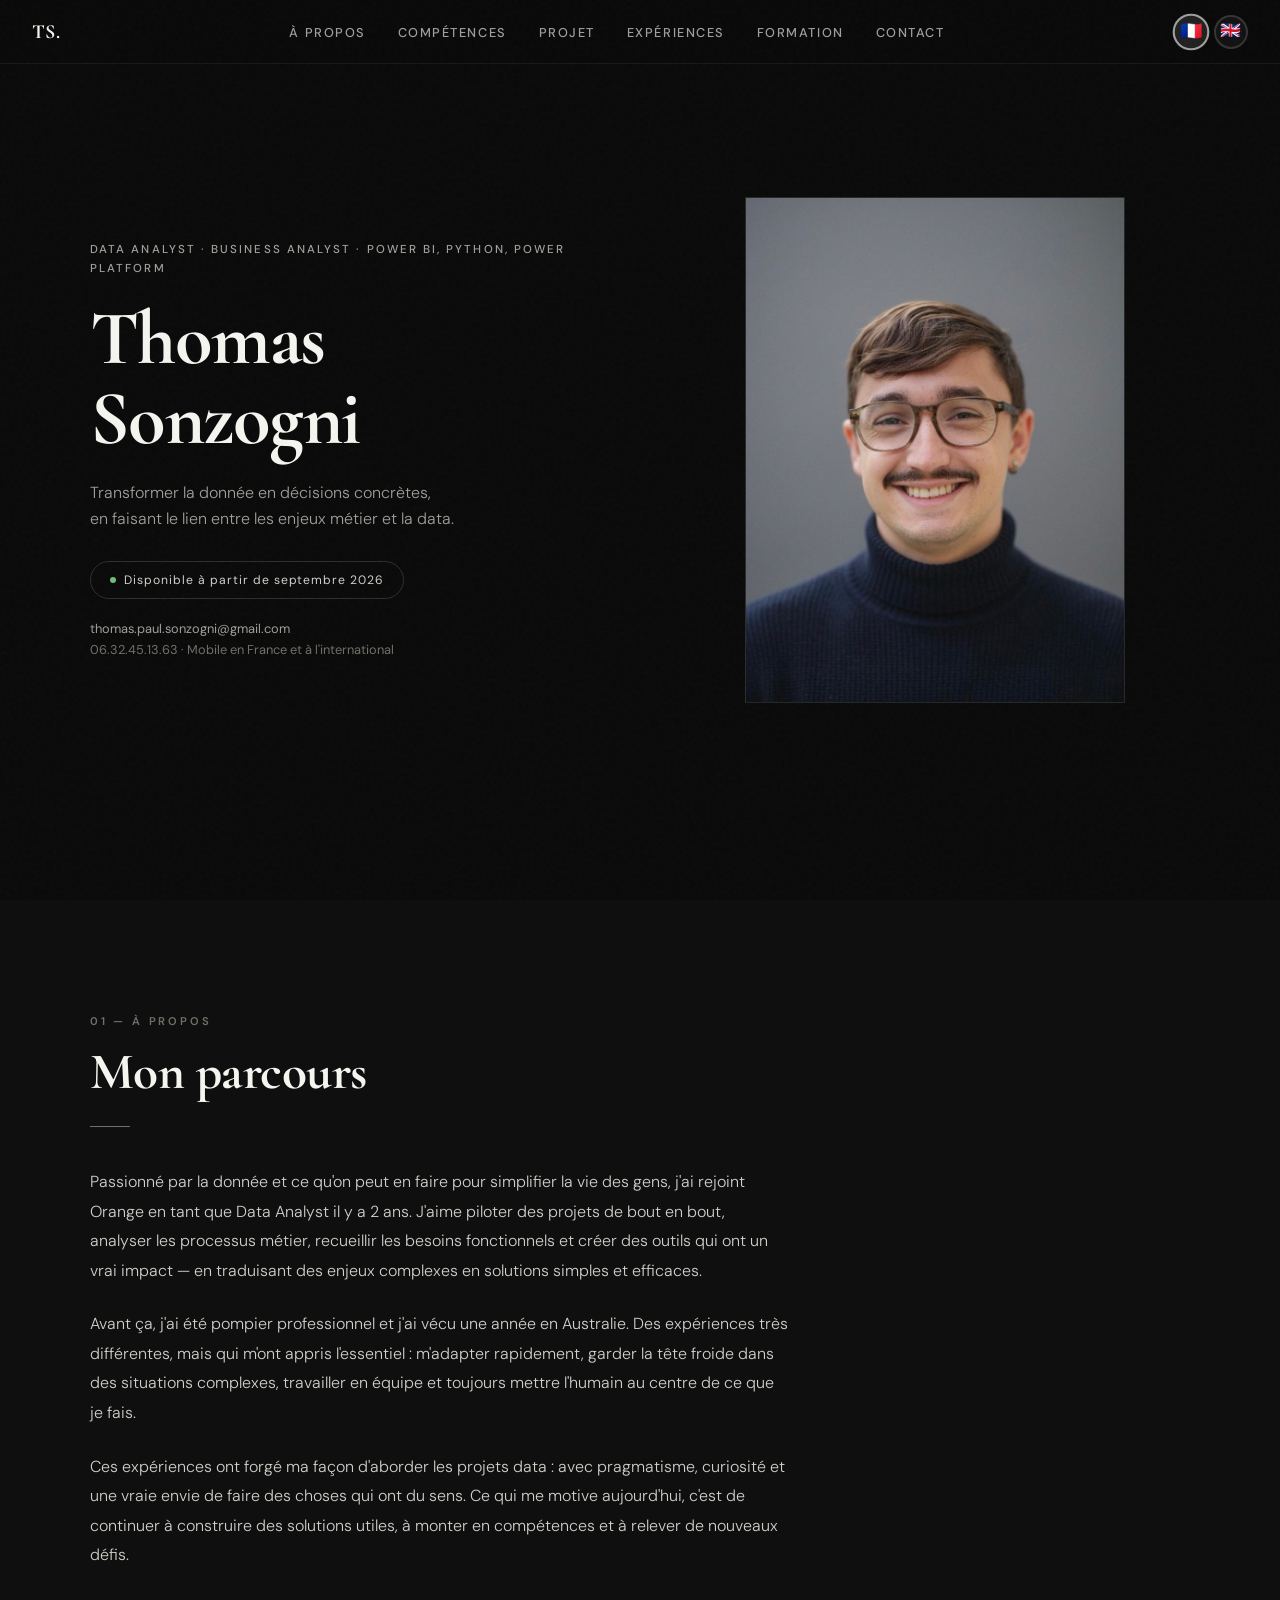
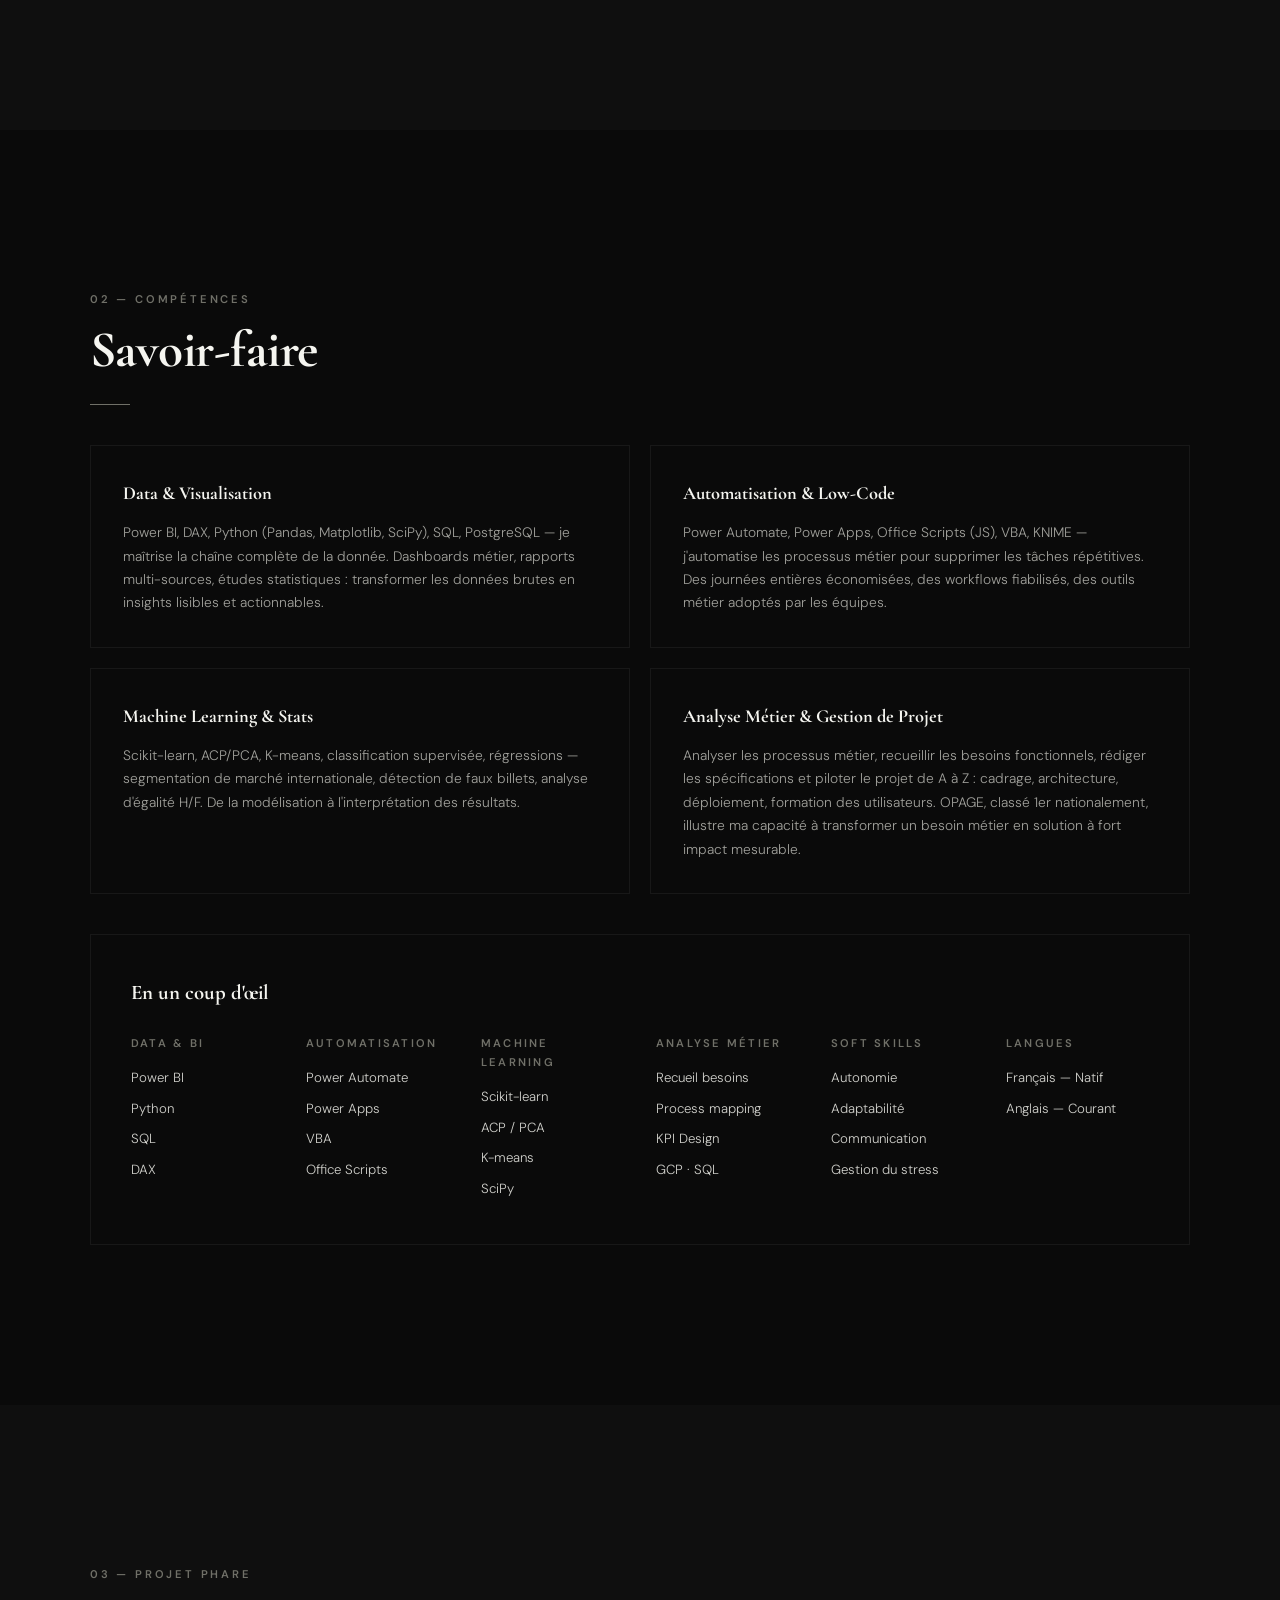
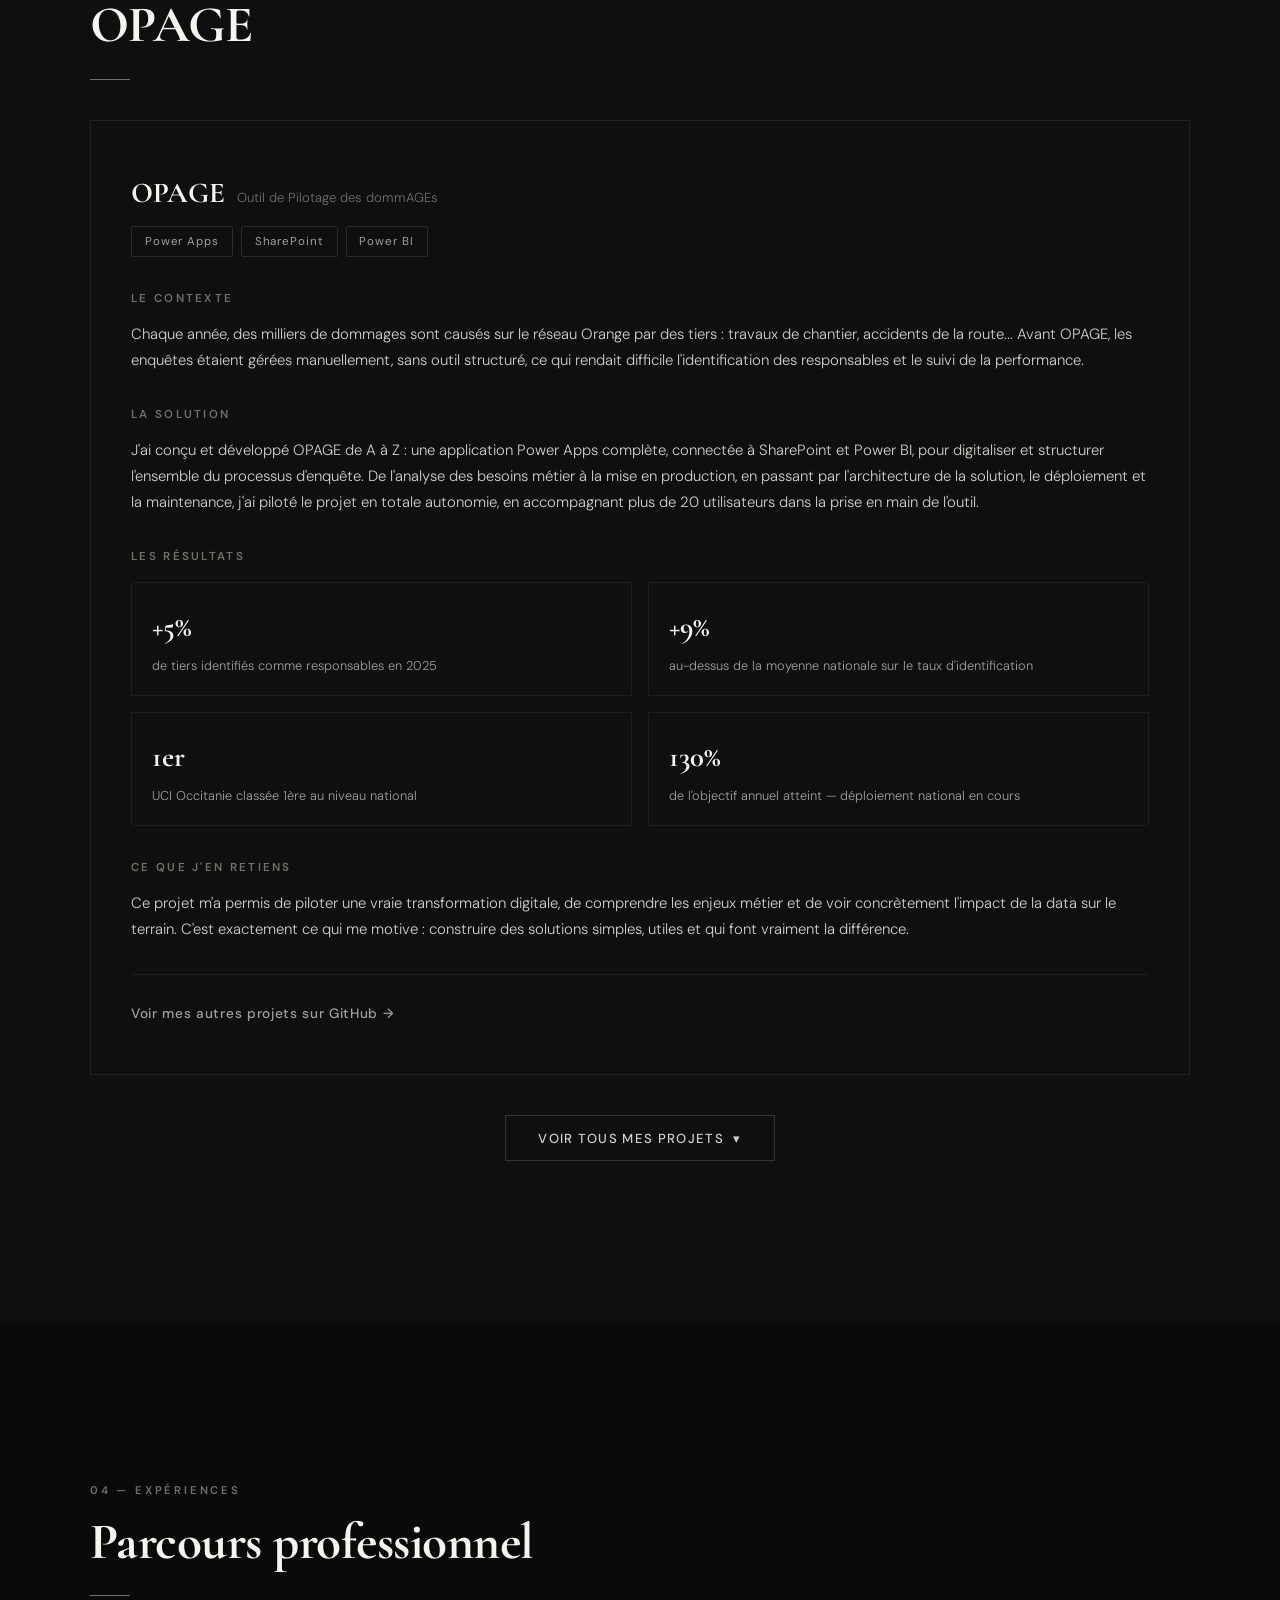
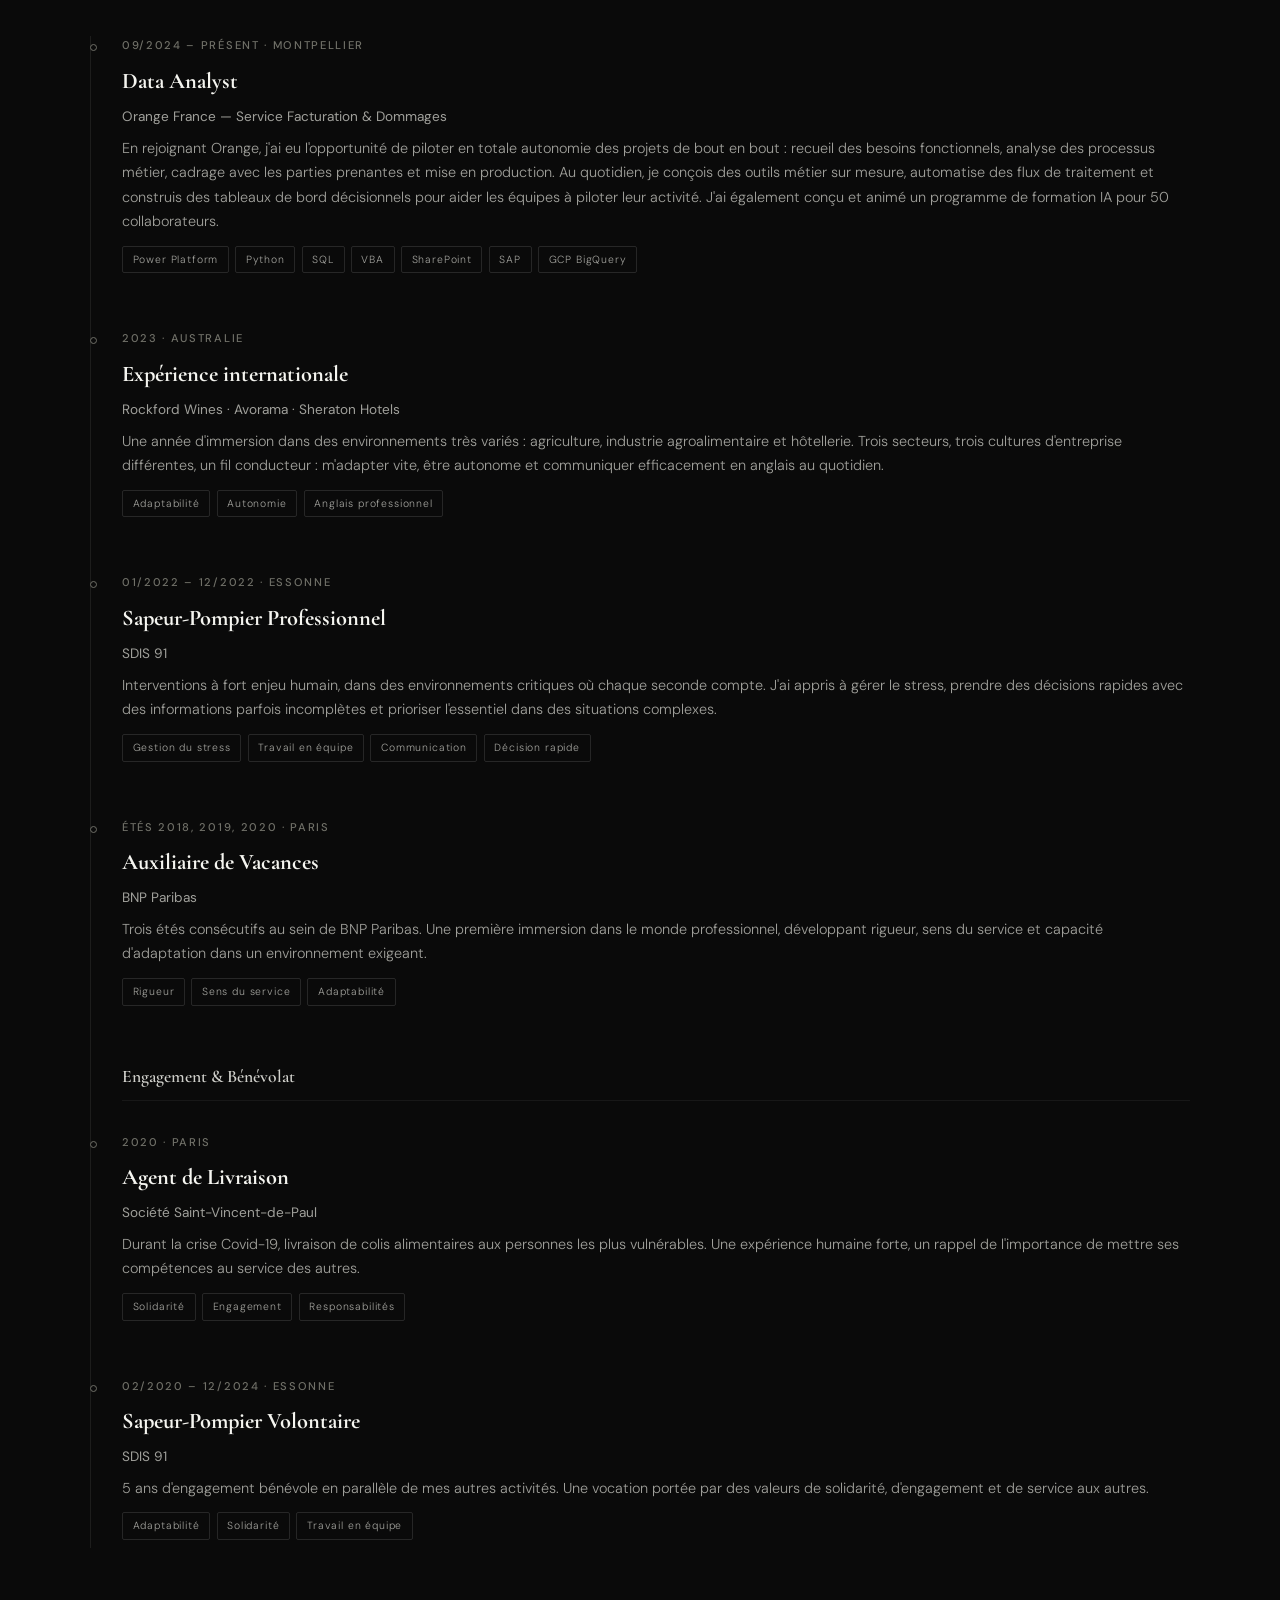
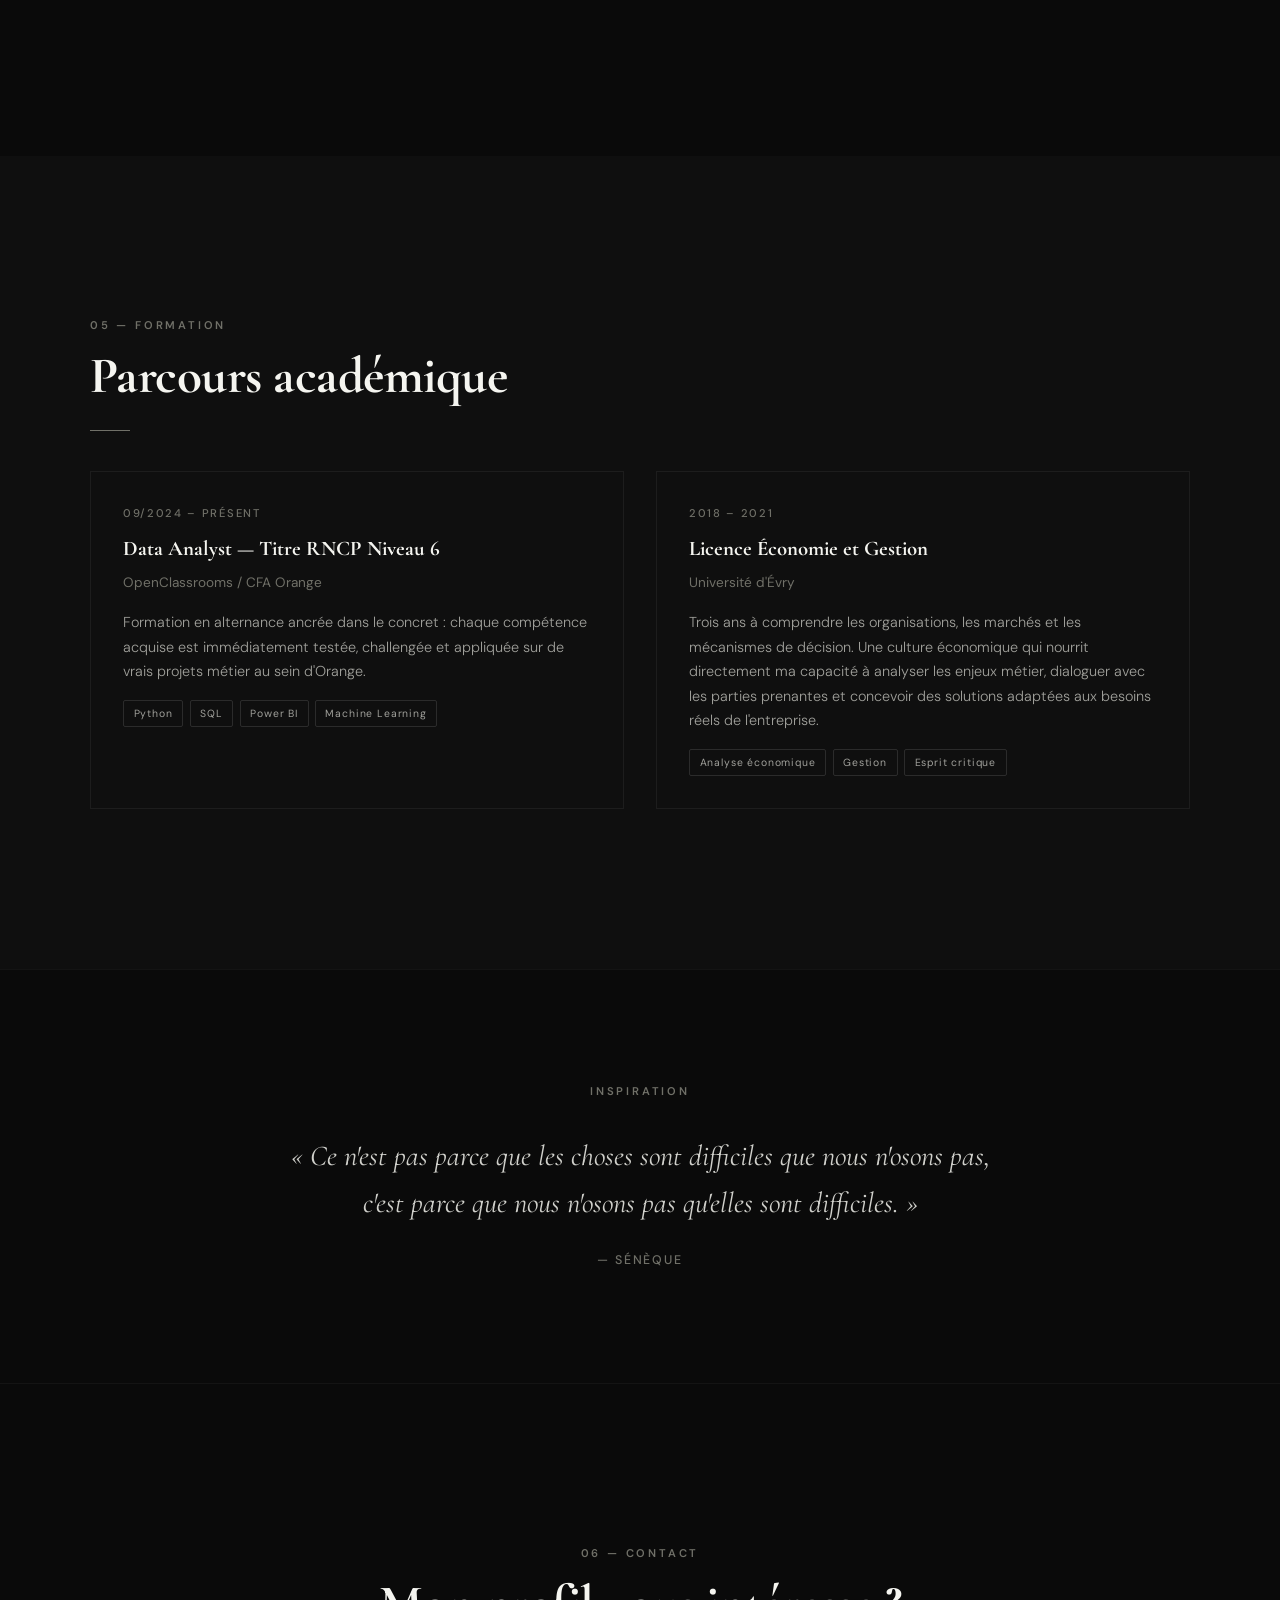
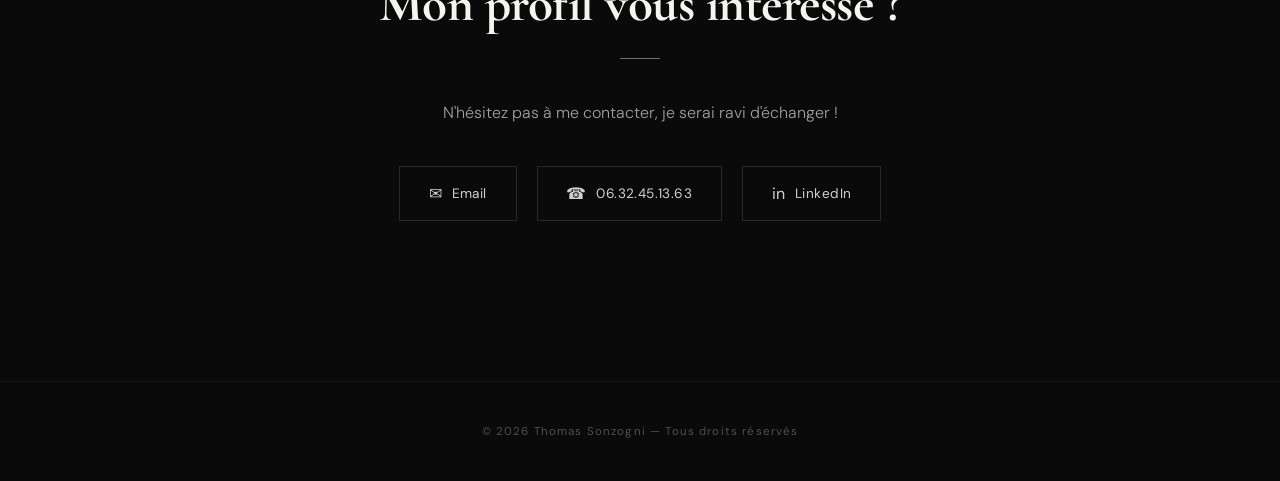
==== index.html @ 994bdc6b "Add SEO meta tags, favicon and OG image - Insert meta description, Open Graph and Twitter Card tags " ====
<!DOCTYPE html>
<html lang="fr">
<head>
<meta charset="UTF-8">
<meta name="viewport" content="width=device-width, initial-scale=1.0">
<title>Thomas Sonzogni — Data & Business Analyst</title>
<meta name="description" content="Thomas Sonzogni, Data & Business Analyst. Power BI, Python, SQL, Power Platform. Je transforme la donnée en décisions concrètes.">

<!-- Open Graph -->
<meta property="og:type" content="website">
<meta property="og:url" content="https://thomassonzogni.github.io/">
<meta property="og:title" content="Thomas Sonzogni — Data & Business Analyst">
<meta property="og:description" content="Power BI, Python, SQL, Power Platform. Je transforme la donnée en décisions concrètes.">
<meta property="og:image" content="https://thomassonzogni.github.io/og-image.png">
<meta property="og:locale" content="fr_FR">

<!-- Twitter Card -->
<meta name="twitter:card" content="summary_large_image">

<!-- Favicon -->
<link rel="icon" href="favicon.svg" type="image/svg+xml">

<link href="https://fonts.googleapis.com/css2?family=Cormorant+Garamond:ital,wght@0,400;0,600;0,700;1,400&family=DM+Sans:wght@300;400;500;600;700&display=swap" rel="stylesheet">
<style>
*, *::before, *::after { margin: 0; padding: 0; box-sizing: border-box; }

:root {
  --black: #0a0a0a;
  --white: #f5f5f0;
  --gray-100: #e8e8e3;
  --gray-200: #d0d0cb;
  --gray-300: #a0a09b;
  --gray-400: #707068;
  --gray-500: #505048;
  --accent: #c8c8c0;
  --font-display: 'Cormorant Garamond', Georgia, serif;
  --font-body: 'DM Sans', sans-serif;
}

html { scroll-behavior: smooth; font-size: 16px; }
body {
  font-family: var(--font-body);
  background: var(--black);
  color: var(--white);
  line-height: 1.7;
  overflow-x: hidden;
  -webkit-font-smoothing: antialiased;
}

::selection { background: var(--white); color: var(--black); }

/* ─── NAV ─── */
nav {
  position: fixed; top: 0; left: 0; right: 0; z-index: 100;
  padding: 0 2rem;
  height: 64px;
  display: flex; align-items: center; justify-content: space-between;
  background: rgba(10,10,10,0.88);
  backdrop-filter: blur(24px);
  -webkit-backdrop-filter: blur(24px);
  border-bottom: 1px solid rgba(245,245,240,0.06);
  transition: transform 0.4s ease;
}
nav.hidden { transform: translateY(-100%); }
.nav-logo {
  font-family: var(--font-display); font-size: 1.25rem; font-weight: 700;
  letter-spacing: 0.02em; color: var(--white); text-decoration: none;
}
.nav-links { display: flex; gap: 2rem; list-style: none; }
.nav-links a {
  color: var(--gray-300); text-decoration: none; font-size: 0.8rem;
  font-weight: 500; letter-spacing: 0.12em; text-transform: uppercase;
  transition: color 0.3s; position: relative;
}
.nav-links a::after {
  content: ''; position: absolute; bottom: -4px; left: 0; width: 0; height: 1px;
  background: var(--white); transition: width 0.3s ease;
}
.nav-links a:hover { color: var(--white); }
.nav-links a:hover::after { width: 100%; }

/* ─── NAV ACTIONS ─── */
.nav-actions { display: flex; align-items: center; gap: 0.75rem; }

/* ─── LANGUAGE SWITCHER ─── */
.lang-switcher { display: flex; gap: 0.4rem; align-items: center; }
.lang-btn {
  width: 34px; height: 34px; border-radius: 50%;
  border: 2px solid rgba(245,245,240,0.15);
  background: rgba(245,245,240,0.04);
  cursor: pointer; font-size: 1.05rem;
  display: flex; align-items: center; justify-content: center;
  transition: border-color 0.3s, background 0.3s, transform 0.2s;
  padding: 0; line-height: 1;
}
.lang-btn.active {
  border-color: rgba(245,245,240,0.6);
  background: rgba(245,245,240,0.1);
  transform: scale(1.08);
}
.lang-btn:hover:not(.active) {
  border-color: rgba(245,245,240,0.3);
  transform: scale(1.05);
}

/* Mobile burger */
.burger {
  display: none; flex-direction: column; gap: 5px; cursor: pointer;
  z-index: 200; background: none; border: none; padding: 8px;
}
.burger span {
  display: block; width: 24px; height: 1.5px;
  background: var(--white); transition: all 0.3s ease;
}
.burger.active span:nth-child(1) { transform: rotate(45deg) translate(4px, 4px); }
.burger.active span:nth-child(2) { opacity: 0; }
.burger.active span:nth-child(3) { transform: rotate(-45deg) translate(5px, -5px); }

.mobile-menu {
  display: none; position: fixed; inset: 0; background: var(--black);
  z-index: 150; flex-direction: column; align-items: center;
  justify-content: center; gap: 2.5rem;
}
.mobile-menu.active { display: flex; }
.mobile-menu a {
  color: var(--white); text-decoration: none; font-family: var(--font-display);
  font-size: 2rem; font-weight: 400; opacity: 0; transform: translateY(20px);
  transition: opacity 0.4s ease, transform 0.4s ease;
}
.mobile-menu.active a { opacity: 1; transform: translateY(0); }
.mobile-menu.active a:nth-child(1) { transition-delay: 0.05s; }
.mobile-menu.active a:nth-child(2) { transition-delay: 0.1s; }
.mobile-menu.active a:nth-child(3) { transition-delay: 0.15s; }
.mobile-menu.active a:nth-child(4) { transition-delay: 0.2s; }
.mobile-menu.active a:nth-child(5) { transition-delay: 0.25s; }
.mobile-menu.active a:nth-child(6) { transition-delay: 0.3s; }

@media (max-width: 768px) {
  .nav-links { display: none; }
  .burger { display: flex; }
  nav { padding: 0 1.25rem; }
}

/* ─── SECTIONS ─── */
section { padding: 6rem 1.5rem; }
@media (min-width: 769px) { section { padding: 10rem 4rem; } }

.container { max-width: 1100px; margin: 0 auto; }

/* ─── HERO ─── */
.hero {
  min-height: 100vh; min-height: 100dvh;
  display: flex; align-items: center;
  position: relative; overflow: hidden;
  padding-top: 80px;
}
.hero-grid {
  display: grid; grid-template-columns: 1fr; gap: 2.5rem;
  align-items: center; width: 100%;
}
@media (min-width: 769px) {
  .hero-grid { grid-template-columns: 1fr 1fr; gap: 5rem; }
  .hero { padding-top: 0; padding-bottom: 0; }
}
.hero-text { z-index: 2; }
.hero-tag {
  font-size: 0.72rem; letter-spacing: 0.18em; text-transform: uppercase;
  color: var(--gray-300); margin-bottom: 1.25rem; font-weight: 500;
}
.hero-name {
  font-family: var(--font-display); font-size: clamp(2.6rem, 6vw, 5rem);
  font-weight: 700; line-height: 1.05; margin-bottom: 1.25rem;
  letter-spacing: -0.02em;
}
.hero-subtitle {
  font-size: 1rem; color: var(--gray-300); margin-bottom: 0.75rem;
  font-weight: 300; line-height: 1.65;
}
.hero-avail {
  display: inline-flex; align-items: center;
  margin-top: 1rem; padding: 0.5rem 1.2rem;
  border: 1px solid rgba(245,245,240,0.15); border-radius: 100px;
  font-size: 0.76rem; color: var(--gray-200); letter-spacing: 0.08em;
}
.hero-avail::before {
  content: ''; display: inline-block; width: 6px; height: 6px;
  background: #6fbf73; border-radius: 50%; margin-right: 8px;
  animation: pulse-dot 2s infinite; flex-shrink: 0;
}
@keyframes pulse-dot {
  0%, 100% { opacity: 1; } 50% { opacity: 0.4; }
}
.hero-contact {
  margin-top: 1.25rem; font-size: 0.8rem; color: var(--gray-400);
  line-height: 1.6;
}
.hero-contact a {
  color: var(--gray-300); text-decoration: none; transition: color 0.3s;
}
.hero-contact a:hover { color: var(--white); }

.hero-photo { position: relative; display: flex; justify-content: center; }
.photo-placeholder {
  width: 100%; max-width: 340px; aspect-ratio: 3/4;
  background: linear-gradient(135deg, rgba(245,245,240,0.03), rgba(245,245,240,0.07));
  border: 1px solid rgba(245,245,240,0.08);
  display: flex; align-items: center; justify-content: center;
  font-size: 0.72rem; color: var(--gray-400); letter-spacing: 0.1em;
  text-transform: uppercase; position: relative; overflow: hidden;
}
.photo-placeholder::before {
  content: ''; position: absolute; inset: 10px;
  border: 1px solid rgba(245,245,240,0.05);
}
@media (min-width: 769px) { .photo-placeholder { max-width: 380px; } }
@media (max-width: 768px) {
  .hero-photo { order: -1; }
  .photo-placeholder { max-width: 220px; aspect-ratio: 1/1; border-radius: 50%; }
  .photo-placeholder::before { border-radius: 50%; }
}

/* ─── SECTION HEADERS ─── */
.section-label {
  font-size: 0.7rem; letter-spacing: 0.25em; text-transform: uppercase;
  color: var(--gray-400); margin-bottom: 0.75rem; font-weight: 600;
}
.section-title {
  font-family: var(--font-display); font-size: clamp(1.8rem, 4vw, 3.2rem);
  font-weight: 700; margin-bottom: 1.5rem; letter-spacing: -0.01em; line-height: 1.15;
}
.section-divider {
  width: 40px; height: 1px; background: var(--gray-400); margin-bottom: 2.5rem;
}

/* ─── ABOUT ─── */
#about { background: rgba(245,245,240,0.02); padding-top: 5rem; }
@media (min-width: 769px) { #about { padding-top: 7rem; } }
.about-text {
  max-width: 700px; font-size: 1rem; color: var(--gray-200);
  line-height: 1.85; font-weight: 300;
}
.about-text p + p { margin-top: 1.5rem; }

/* ─── COMPETENCES ─── */
#competences { background: var(--black); }
.skills-grid {
  display: grid; grid-template-columns: 1fr; gap: 1rem;
}
@media (min-width: 600px) {
  .skills-grid { grid-template-columns: repeat(2, 1fr); gap: 1.25rem; }
}
.skill-category {
  padding: 1.75rem; border: 1px solid rgba(245,245,240,0.06);
  transition: border-color 0.3s;
}
@media (min-width: 769px) { .skill-category { padding: 2rem; } }
.skill-category:hover { border-color: rgba(245,245,240,0.15); }
.skill-cat-title {
  font-family: var(--font-display); font-size: 1.15rem; font-weight: 700;
  margin-bottom: 0.75rem;
}
.skill-category p {
  font-size: 0.86rem; color: var(--gray-300); font-weight: 300; line-height: 1.7;
}

.skills-overview {
  margin-top: 2.5rem; padding: 2rem;
  border: 1px solid rgba(245,245,240,0.06);
}
@media (min-width: 769px) { .skills-overview { padding: 2.5rem; } }
.skills-overview h3 {
  font-family: var(--font-display); font-size: 1.3rem; font-weight: 700;
  margin-bottom: 1.5rem;
}
.overview-grid {
  display: grid; grid-template-columns: repeat(2, 1fr); gap: 1.75rem;
}
@media (min-width: 600px) {
  .overview-grid { grid-template-columns: repeat(3, 1fr); }
}
@media (min-width: 900px) {
  .overview-grid { grid-template-columns: repeat(6, 1fr); gap: 2rem; }
}
.overview-col h4 {
  font-size: 0.7rem; letter-spacing: 0.2em; text-transform: uppercase;
  color: var(--gray-400); margin-bottom: 0.6rem; font-weight: 600;
}
.overview-col ul { list-style: none; }
.overview-col li {
  font-size: 0.83rem; color: var(--gray-200); padding: 0.25rem 0;
  font-weight: 300;
}

/* ─── PROJECT ─── */
#projet { background: rgba(245,245,240,0.02); }
.project-card {
  border: 1px solid rgba(245,245,240,0.08);
  padding: 2.5rem 2rem;
  position: relative; overflow: hidden;
  transition: border-color 0.4s;
}
.project-card:hover { border-color: rgba(245,245,240,0.18); }
@media (min-width: 769px) { .project-card { padding: 3rem 2.5rem; } }

.project-header {
  display: flex; flex-wrap: wrap; align-items: baseline;
  gap: 0.75rem; margin-bottom: 0.5rem;
}
.project-name {
  font-family: var(--font-display); font-size: 1.8rem; font-weight: 700;
}
.project-long { font-size: 0.82rem; color: var(--gray-400); font-weight: 300; }
.project-stack {
  display: flex; flex-wrap: wrap; gap: 0.5rem; margin-bottom: 2rem;
}
.tag {
  padding: 0.3rem 0.8rem; border: 1px solid rgba(245,245,240,0.12);
  font-size: 0.72rem; letter-spacing: 0.08em; color: var(--gray-300);
  border-radius: 2px;
}

.project-section { margin-bottom: 2rem; }
.project-section-title {
  font-size: 0.72rem; letter-spacing: 0.2em; text-transform: uppercase;
  color: var(--gray-400); margin-bottom: 0.75rem; font-weight: 600;
}
.project-section p {
  color: var(--gray-200); font-weight: 300; font-size: 0.93rem; line-height: 1.75;
}

.results-grid {
  display: grid; grid-template-columns: 1fr 1fr; gap: 1rem;
  margin-top: 1rem;
}
@media (max-width: 500px) { .results-grid { grid-template-columns: 1fr; gap: 0.75rem; } }
.result-item {
  padding: 1.25rem; border: 1px solid rgba(245,245,240,0.06);
  transition: border-color 0.3s, transform 0.3s;
}
.result-item:hover { border-color: rgba(245,245,240,0.15); transform: translateY(-2px); }
.result-number {
  font-family: var(--font-display); font-size: 1.8rem; font-weight: 700;
  margin-bottom: 0.25rem;
}
.result-desc { font-size: 0.8rem; color: var(--gray-300); font-weight: 300; line-height: 1.5; }

.project-github {
  margin-top: 2rem; padding-top: 1.5rem;
  border-top: 1px solid rgba(245,245,240,0.06);
}
.project-github a {
  color: var(--gray-300); text-decoration: none; font-size: 0.85rem;
  font-weight: 500; transition: color 0.3s; letter-spacing: 0.05em;
}
.project-github a:hover { color: var(--white); }
.project-github a::after { content: ' \2192'; }

/* ─── EXPERIENCE ─── */
#experience { background: var(--black); }
.timeline { position: relative; padding-left: 1.75rem; }
@media (min-width: 769px) { .timeline { padding-left: 2rem; } }
.timeline::before {
  content: ''; position: absolute; left: 0; top: 0; bottom: 0;
  width: 1px; background: rgba(245,245,240,0.08);
}
.timeline-item {
  position: relative; margin-bottom: 3rem; padding-bottom: 0.5rem;
}
.timeline-item::before {
  content: ''; position: absolute; left: -1.75rem; top: 8px;
  width: 7px; height: 7px; border-radius: 50%;
  border: 1.5px solid var(--gray-400);
  background: var(--black); transition: border-color 0.3s;
}
@media (min-width: 769px) {
  .timeline-item::before { left: -2rem; }
}
.timeline-item:hover::before {
  border-color: var(--white);
}
.timeline-date {
  font-size: 0.7rem; letter-spacing: 0.15em; text-transform: uppercase;
  color: var(--gray-400); margin-bottom: 0.4rem; font-weight: 500;
}
.timeline-title {
  font-family: var(--font-display); font-size: 1.3rem; font-weight: 700;
  margin-bottom: 0.3rem;
}
@media (min-width: 769px) { .timeline-title { font-size: 1.4rem; } }
.timeline-company {
  font-size: 0.85rem; color: var(--gray-300); margin-bottom: 0.5rem; font-weight: 400;
}
.timeline-desc {
  color: var(--gray-300); font-weight: 300; font-size: 0.9rem;
  line-height: 1.7; margin-top: 0.5rem;
}
.timeline-skills {
  display: flex; flex-wrap: wrap; gap: 0.4rem; margin-top: 0.75rem;
}
.timeline-skills .tag { font-size: 0.65rem; padding: 0.25rem 0.6rem; }

/* Engagement sub-section */
.engagement-label {
  font-family: var(--font-display); font-size: 1.1rem; font-weight: 600;
  color: var(--gray-200); margin-top: 2.5rem; margin-bottom: 2rem;
  padding-bottom: 0.5rem; border-bottom: 1px solid rgba(245,245,240,0.06);
}

/* ─── FORMATION ─── */
#formation { background: rgba(245,245,240,0.02); }
.formation-grid { display: grid; gap: 1.5rem; }
@media (min-width: 769px) { .formation-grid { grid-template-columns: 1fr 1fr; gap: 2rem; } }
.formation-card {
  padding: 1.75rem; border: 1px solid rgba(245,245,240,0.06);
  transition: border-color 0.3s;
}
@media (min-width: 769px) { .formation-card { padding: 2rem; } }
.formation-card:hover { border-color: rgba(245,245,240,0.15); }
.formation-card .timeline-date { margin-bottom: 0.5rem; }
.formation-card h3 {
  font-family: var(--font-display); font-size: 1.2rem; font-weight: 700;
  margin-bottom: 0.3rem;
}
@media (min-width: 769px) { .formation-card h3 { font-size: 1.3rem; } }
.formation-card .sub { font-size: 0.85rem; color: var(--gray-400); margin-bottom: 1rem; }
.formation-card p { font-size: 0.9rem; color: var(--gray-300); font-weight: 300; line-height: 1.7; }

/* ─── QUOTE / INSPIRATION ─── */
.quote-section {
  padding: 5rem 1.5rem; text-align: center;
  border-top: 1px solid rgba(245,245,240,0.04);
  border-bottom: 1px solid rgba(245,245,240,0.04);
}
@media (min-width: 769px) { .quote-section { padding: 7rem 2rem; } }
.quote-label {
  font-size: 0.7rem; letter-spacing: 0.25em; text-transform: uppercase;
  color: var(--gray-400); margin-bottom: 2rem; font-weight: 600;
}
.quote-text {
  font-family: var(--font-display); font-size: clamp(1.2rem, 3vw, 1.8rem);
  font-style: italic; color: var(--gray-200); max-width: 700px;
  margin: 0 auto; line-height: 1.6; font-weight: 400;
}
.quote-author {
  margin-top: 1.5rem; font-size: 0.78rem; color: var(--gray-400);
  letter-spacing: 0.15em; text-transform: uppercase; font-weight: 500;
}

/* ─── CONTACT ─── */
#contact { background: var(--black); text-align: center; }
.contact-intro {
  font-size: 1rem; color: var(--gray-300); margin-bottom: 2.5rem;
  font-weight: 300;
}
.contact-links {
  display: flex; flex-direction: column; align-items: center; gap: 1rem;
}
@media (min-width: 500px) {
  .contact-links { flex-direction: row; justify-content: center; gap: 1.25rem; }
}
.contact-link {
  display: inline-flex; align-items: center; gap: 0.6rem;
  padding: 0.8rem 1.8rem; border: 1px solid rgba(245,245,240,0.12);
  color: var(--gray-200); text-decoration: none; font-size: 0.85rem;
  font-weight: 400; transition: all 0.3s; letter-spacing: 0.03em;
  width: 100%; justify-content: center;
}
@media (min-width: 500px) { .contact-link { width: auto; } }
.contact-link:hover {
  background: var(--white); color: var(--black); border-color: var(--white);
}
.contact-link span { font-size: 1rem; }

/* ─── FOOTER ─── */
footer {
  padding: 2.5rem 1.5rem; text-align: center;
  border-top: 1px solid rgba(245,245,240,0.04);
}
footer p { font-size: 0.72rem; color: var(--gray-500); letter-spacing: 0.1em; }

/* ─── ANIMATIONS ─── */
.reveal {
  opacity: 0; transform: translateY(25px);
  transition: opacity 0.7s ease, transform 0.7s ease;
}
.reveal.visible { opacity: 1; transform: translateY(0); }
.reveal-delay-1 { transition-delay: 0.1s; }
.reveal-delay-2 { transition-delay: 0.2s; }
.reveal-delay-3 { transition-delay: 0.3s; }
.reveal-delay-4 { transition-delay: 0.4s; }

/* ─── GRAIN OVERLAY ─── */
body::after {
  content: ''; position: fixed; inset: 0; z-index: 9999;
  pointer-events: none; opacity: 0.025;
  background-image: url("data:image/svg+xml,%3Csvg viewBox='0 0 256 256' xmlns='http://www.w3.org/2000/svg'%3E%3Cfilter id='noise'%3E%3CfeTurbulence type='fractalNoise' baseFrequency='0.9' numOctaves='4' stitchTiles='stitch'/%3E%3C/filter%3E%3Crect width='100%25' height='100%25' filter='url(%23noise)'/%3E%3C/svg%3E");
}

/* ─── SCROLL PROGRESS ─── */
.scroll-progress {
  position: fixed; top: 64px; left: 0; height: 2px; z-index: 99;
  background: var(--white); width: 0%; transition: width 0.1s linear;
}

@media (max-width: 768px) {
  .timeline-item { padding: 0.5rem 0; margin-bottom: 2.5rem; }
}

/* ─── SEE ALL PROJECTS ─── */
.see-all-wrap { margin-top: 2.5rem; text-align: center; }
.see-all-btn {
  display: inline-flex; align-items: center; gap: 0.6rem;
  padding: 0.85rem 2rem;
  border: 1px solid rgba(245,245,240,0.15);
  color: var(--gray-200); background: transparent;
  font-family: var(--font-body); font-size: 0.82rem;
  font-weight: 500; letter-spacing: 0.1em;
  cursor: pointer; transition: all 0.3s; text-transform: uppercase;
}
.see-all-btn:hover { border-color: rgba(245,245,240,0.4); color: var(--white); }
.see-all-btn .arrow { transition: transform 0.3s; display: inline-block; font-style: normal; }
.see-all-btn.open .arrow { transform: rotate(180deg); }
.all-projects { display: none; margin-top: 2.5rem; }
.all-projects.open { display: block; }
.projects-group-title {
  font-family: var(--font-display); font-size: 1.1rem; font-weight: 600;
  color: var(--gray-200); margin: 2.5rem 0 1rem;
  padding-bottom: 0.5rem; border-bottom: 1px solid rgba(245,245,240,0.06);
}
.projects-group-title:first-child { margin-top: 0; }
.mini-cards { display: grid; gap: 0.5rem; }
.mini-card { border: 1px solid rgba(245,245,240,0.07); transition: border-color 0.3s; }
.mini-card:hover { border-color: rgba(245,245,240,0.15); }
.mini-card-header {
  display: flex; justify-content: space-between; align-items: center;
  padding: 1.1rem 1.5rem; cursor: pointer; gap: 1rem;
}
.mini-card-info { flex: 1; min-width: 0; }
.mini-card-title { font-family: var(--font-display); font-size: 1.05rem; font-weight: 700; margin-bottom: 0.2rem; }
.mini-card-meta { font-size: 0.68rem; color: var(--gray-400); letter-spacing: 0.07em; margin-bottom: 0.4rem; text-transform: uppercase; }
.mini-card-tags { display: flex; flex-wrap: wrap; gap: 0.3rem; }
.mini-card-tags .tag { font-size: 0.62rem; padding: 0.15rem 0.5rem; }
.mini-card-toggle { font-size: 0.67rem; color: var(--gray-400); font-weight: 500; letter-spacing: 0.08em; text-transform: uppercase; white-space: nowrap; transition: color 0.3s; flex-shrink: 0; }
.mini-card:hover .mini-card-toggle { color: var(--gray-200); }
.mini-card-body { display: none; padding: 0 1.5rem 1.25rem; border-top: 1px solid rgba(245,245,240,0.05); }
.mini-card-body.open { display: block; }
.mini-card-body p { color: var(--gray-300); font-size: 0.87rem; font-weight: 300; line-height: 1.75; margin-top: 0.9rem; }
.mini-card-body .github-link { display: inline-block; margin-top: 0.7rem; color: var(--gray-400); text-decoration: none; font-size: 0.78rem; transition: color 0.3s; letter-spacing: 0.04em; }
.mini-card-body .github-link:hover { color: var(--white); }
.mini-card-body .github-link::after { content: ' →'; }
</style>
</head>
<body>

<!-- Scroll Progress -->
<div class="scroll-progress" id="scrollProgress"></div>

<!-- Navigation -->
<nav id="navbar">
  <a href="#accueil" class="nav-logo">TS.</a>
  <ul class="nav-links">
    <li><a href="#about" data-i18n="nav-about">À propos</a></li>
    <li><a href="#competences" data-i18n="nav-skills">Compétences</a></li>
    <li><a href="#projet" data-i18n="nav-project">Projet</a></li>
    <li><a href="#experience" data-i18n="nav-experience">Expériences</a></li>
    <li><a href="#formation" data-i18n="nav-education">Formation</a></li>
    <li><a href="#contact" data-i18n="nav-contact">Contact</a></li>
  </ul>
  <div class="nav-actions">
    <div class="lang-switcher">
      <button class="lang-btn active" data-lang="fr" onclick="setLanguage('fr')" title="Français">🇫🇷</button>
      <button class="lang-btn" data-lang="en" onclick="setLanguage('en')" title="English">🇬🇧</button>
    </div>
    <button class="burger" id="burger" aria-label="Menu">
      <span></span><span></span><span></span>
    </button>
  </div>
</nav>

<!-- Mobile Menu -->
<div class="mobile-menu" id="mobileMenu">
  <a href="#about" data-i18n="nav-about" onclick="closeMenu()">À propos</a>
  <a href="#competences" data-i18n="nav-skills" onclick="closeMenu()">Compétences</a>
  <a href="#projet" data-i18n="nav-project" onclick="closeMenu()">Projet</a>
  <a href="#experience" data-i18n="nav-experience" onclick="closeMenu()">Expériences</a>
  <a href="#formation" data-i18n="nav-education" onclick="closeMenu()">Formation</a>
  <a href="#contact" data-i18n="nav-contact" onclick="closeMenu()">Contact</a>
</div>

<!-- ═══════════════════ HERO ═══════════════════ -->
<section class="hero" id="accueil">
  <div class="container hero-grid">
    <div class="hero-text">
      <div class="hero-tag reveal" data-i18n="hero-tag">Data Analyst · Business Analyst · Power BI, Python, Power Platform</div>
      <h1 class="hero-name reveal reveal-delay-1">Thomas<br>Sonzogni</h1>
      <p class="hero-subtitle reveal reveal-delay-2" data-i18n-html="hero-subtitle">Transformer la donnée en décisions concrètes,<br>en faisant le lien entre les enjeux métier et la data.</p>
      <div class="hero-avail reveal reveal-delay-3" data-i18n="hero-avail">Disponible à partir de septembre 2026</div>
      <div class="hero-contact reveal reveal-delay-4">
        <a href="mailto:thomas.paul.sonzogni@gmail.com">thomas.paul.sonzogni@gmail.com</a><br>
        06.32.45.13.63 · <span data-i18n="hero-contact-mobile">Mobile en France et à l'international</span>
      </div>
    </div>
    <div class="hero-photo reveal reveal-delay-2">
      <img src="image.JPG" alt="Thomas Sonzogni" class="photo-placeholder" style="object-fit: cover;">
    </div>
  </div>
</section>

<!-- ═══════════════════ ABOUT ═══════════════════ -->
<section id="about">
  <div class="container">
    <div class="section-label reveal" data-i18n="about-label">01 — À propos</div>
    <h2 class="section-title reveal reveal-delay-1" data-i18n="about-title">Mon parcours</h2>
    <div class="section-divider reveal reveal-delay-2"></div>
    <div class="about-text reveal reveal-delay-3">
      <p data-i18n="about-p1">Passionné par la donnée et ce qu'on peut en faire pour simplifier la vie des gens, j'ai rejoint Orange en tant que Data Analyst il y a 2 ans. J'aime piloter des projets de bout en bout, analyser les processus métier, recueillir les besoins fonctionnels et créer des outils qui ont un vrai impact — en traduisant des enjeux complexes en solutions simples et efficaces.</p>
      <p data-i18n="about-p2">Avant ça, j'ai été pompier professionnel et j'ai vécu une année en Australie. Des expériences très différentes, mais qui m'ont appris l'essentiel : m'adapter rapidement, garder la tête froide dans des situations complexes, travailler en équipe et toujours mettre l'humain au centre de ce que je fais.</p>
      <p data-i18n="about-p3">Ces expériences ont forgé ma façon d'aborder les projets data : avec pragmatisme, curiosité et une vraie envie de faire des choses qui ont du sens. Ce qui me motive aujourd'hui, c'est de continuer à construire des solutions utiles, à monter en compétences et à relever de nouveaux défis.</p>
    </div>
  </div>
</section>

<!-- ═══════════════════ COMPETENCES ═══════════════════ -->
<section id="competences">
  <div class="container">
    <div class="section-label reveal" data-i18n="skills-label">02 — Compétences</div>
    <h2 class="section-title reveal reveal-delay-1" data-i18n="skills-title">Savoir-faire</h2>
    <div class="section-divider reveal reveal-delay-2"></div>

    <div class="skills-grid reveal reveal-delay-3">
      <div class="skill-category">
        <div class="skill-cat-title" data-i18n="skill-cat-1-title">Data & Visualisation</div>
        <p data-i18n="skill-cat-1-p">Power BI, DAX, Python (Pandas, Matplotlib, SciPy), SQL, PostgreSQL — je maîtrise la chaîne complète de la donnée. Dashboards métier, rapports multi-sources, études statistiques : transformer les données brutes en insights lisibles et actionnables.</p>
      </div>
      <div class="skill-category">
        <div class="skill-cat-title" data-i18n="skill-cat-2-title">Automatisation & Low-Code</div>
        <p data-i18n="skill-cat-2-p">Power Automate, Power Apps, Office Scripts (JS), VBA, KNIME — j'automatise les processus métier pour supprimer les tâches répétitives. Des journées entières économisées, des workflows fiabilisés, des outils métier adoptés par les équipes.</p>
      </div>
      <div class="skill-category">
        <div class="skill-cat-title" data-i18n="skill-cat-3-title">Machine Learning & Stats</div>
        <p data-i18n="skill-cat-3-p">Scikit-learn, ACP/PCA, K-means, classification supervisée, régressions — segmentation de marché internationale, détection de faux billets, analyse d'égalité H/F. De la modélisation à l'interprétation des résultats.</p>
      </div>
      <div class="skill-category">
        <div class="skill-cat-title" data-i18n="skill-cat-4-title">Analyse Métier & Gestion de Projet</div>
        <p data-i18n="skill-cat-4-p">Analyser les processus métier, recueillir les besoins fonctionnels, rédiger les spécifications et piloter le projet de A à Z : cadrage, architecture, déploiement, formation des utilisateurs. OPAGE, classé 1er nationalement, illustre ma capacité à transformer un besoin métier en solution à fort impact mesurable.</p>
      </div>
    </div>

    <div class="skills-overview reveal" style="margin-top: 2.5rem;">
      <h3 data-i18n="skills-overview-h3">En un coup d'œil</h3>
      <div class="overview-grid">
        <div class="overview-col">
          <h4>Data & BI</h4>
          <ul><li>Power BI</li><li>Python</li><li>SQL</li><li>DAX</li></ul>
        </div>
        <div class="overview-col">
          <h4>Automatisation</h4>
          <ul><li>Power Automate</li><li>Power Apps</li><li>VBA</li><li>Office Scripts</li></ul>
        </div>
        <div class="overview-col">
          <h4>Machine Learning</h4>
          <ul><li>Scikit-learn</li><li>ACP / PCA</li><li>K-means</li><li>SciPy</li></ul>
        </div>
        <div class="overview-col">
          <h4>Analyse Métier</h4>
          <ul><li>Recueil besoins</li><li>Process mapping</li><li>KPI Design</li><li>GCP · SQL</li></ul>
        </div>
        <div class="overview-col">
          <h4 data-i18n="col-softskills-h4">Soft Skills</h4>
          <ul>
            <li data-i18n="soft-li-1">Autonomie</li>
            <li data-i18n="soft-li-2">Adaptabilité</li>
            <li>Communication</li>
            <li data-i18n="soft-li-4">Gestion du stress</li>
          </ul>
        </div>
        <div class="overview-col">
          <h4 data-i18n="col-langs-h4">Langues</h4>
          <ul>
            <li data-i18n="lang-native">Français — Natif</li>
            <li data-i18n="lang-fluent">Anglais — Courant</li>
          </ul>
        </div>
      </div>
    </div>
  </div>
</section>

<!-- ═══════════════════ PROJET ═══════════════════ -->
<section id="projet">
  <div class="container">
    <div class="section-label reveal" data-i18n="project-label">03 — Projet phare</div>
    <h2 class="section-title reveal reveal-delay-1">OPAGE</h2>
    <div class="section-divider reveal reveal-delay-2"></div>

    <div class="project-card reveal reveal-delay-3">
      <div class="project-header">
        <span class="project-name">OPAGE</span>
        <span class="project-long">Outil de Pilotage des dommAGEs</span>
      </div>
      <div class="project-stack">
        <span class="tag">Power Apps</span>
        <span class="tag">SharePoint</span>
        <span class="tag">Power BI</span>
      </div>

      <div class="project-section">
        <div class="project-section-title" data-i18n="project-context-title">Le contexte</div>
        <p data-i18n="project-context-text">Chaque année, des milliers de dommages sont causés sur le réseau Orange par des tiers : travaux de chantier, accidents de la route... Avant OPAGE, les enquêtes étaient gérées manuellement, sans outil structuré, ce qui rendait difficile l'identification des responsables et le suivi de la performance.</p>
      </div>

      <div class="project-section">
        <div class="project-section-title" data-i18n="project-solution-title">La solution</div>
        <p data-i18n="project-solution-text">J'ai conçu et développé OPAGE de A à Z : une application Power Apps complète, connectée à SharePoint et Power BI, pour digitaliser et structurer l'ensemble du processus d'enquête. De l'analyse des besoins métier à la mise en production, en passant par l'architecture de la solution, le déploiement et la maintenance, j'ai piloté le projet en totale autonomie, en accompagnant plus de 20 utilisateurs dans la prise en main de l'outil.</p>
      </div>

      <div class="project-section">
        <div class="project-section-title" data-i18n="project-results-title">Les résultats</div>
        <div class="results-grid">
          <div class="result-item">
            <div class="result-number">+5%</div>
            <div class="result-desc" data-i18n="result-1-desc">de tiers identifiés comme responsables en 2025</div>
          </div>
          <div class="result-item">
            <div class="result-number">+9%</div>
            <div class="result-desc" data-i18n="result-2-desc">au-dessus de la moyenne nationale sur le taux d'identification</div>
          </div>
          <div class="result-item">
            <div class="result-number">1er</div>
            <div class="result-desc" data-i18n="result-3-desc">UCI Occitanie classée 1ère au niveau national</div>
          </div>
          <div class="result-item">
            <div class="result-number">130%</div>
            <div class="result-desc" data-i18n="result-4-desc">de l'objectif annuel atteint — déploiement national en cours</div>
          </div>
        </div>
      </div>

      <div class="project-section">
        <div class="project-section-title" data-i18n="project-takeaway-title">Ce que j'en retiens</div>
        <p data-i18n="project-takeaway-text">Ce projet m'a permis de piloter une vraie transformation digitale, de comprendre les enjeux métier et de voir concrètement l'impact de la data sur le terrain. C'est exactement ce qui me motive : construire des solutions simples, utiles et qui font vraiment la différence.</p>
      </div>

      <div class="project-github">
        <a href="https://github.com/ThomasSonzogni" target="_blank" rel="noopener" data-i18n="project-github-link">Voir mes autres projets sur GitHub</a>
      </div>
    </div>

    <!-- See all projects -->
    <div class="see-all-wrap">
      <button class="see-all-btn" id="seeAllBtn" onclick="toggleAllProjects()">
        <span data-i18n="see-all-open">Voir tous mes projets</span>
        <span class="arrow">▾</span>
      </button>
    </div>

    <div class="all-projects" id="allProjects">

      <!-- ── ENTREPRISE ── -->
      <div class="projects-group-title" data-i18n="group-entreprise">Projets Entreprise</div>
      <div class="mini-cards">

        <div class="mini-card">
          <div class="mini-card-header" onclick="toggleMiniCard(this)">
            <div class="mini-card-info">
              <div class="mini-card-title" data-i18n="e1-title">Pilotage Lettres de Commande</div>
              <div class="mini-card-meta" data-i18n="e1-meta">Orange · Power BI · BigQuery GCP · Power Automate</div>
              <div class="mini-card-tags">
                <span class="tag">Power BI</span><span class="tag">DAX</span><span class="tag">BigQuery GCP</span><span class="tag">Power Automate</span><span class="tag">SAP</span>
              </div>
            </div>
            <div class="mini-card-toggle">Voir plus</div>
          </div>
          <div class="mini-card-body">
            <p data-i18n-html="e1-desc">Rapport Power BI multi-sources croisant les données de l'infocentre SI, un fichier de liaison et BigQuery GCP. Intégration de projections DAX et d'un processus Power Automate pour automatiser les mises à jour. Résultat : 30 minutes gagnées par consultation, déploiement national en discussion.</p>
          </div>
        </div>

        <div class="mini-card">
          <div class="mini-card-header" onclick="toggleMiniCard(this)">
            <div class="mini-card-info">
              <div class="mini-card-title" data-i18n="e2-title">Automatisation Montants Négatifs</div>
              <div class="mini-card-meta" data-i18n="e2-meta">Orange · Power Automate · Office Scripts JS</div>
              <div class="mini-card-tags">
                <span class="tag">Power Automate</span><span class="tag">Office Scripts</span><span class="tag">JavaScript</span>
              </div>
            </div>
            <div class="mini-card-toggle">Voir plus</div>
          </div>
          <div class="mini-card-body">
            <p data-i18n-html="e2-desc">Pipeline d'automatisation complète via Power Automate et 4 scripts Office en JavaScript : traitement d'un e-mail entrant, extraction et traitement des données, puis diffusion automatique via Teams. Une journée entière économisée à chaque exécution.</p>
          </div>
        </div>

        <div class="mini-card">
          <div class="mini-card-header" onclick="toggleMiniCard(this)">
            <div class="mini-card-info">
              <div class="mini-card-title" data-i18n="e3-title">Modernisation Suivi Facturation</div>
              <div class="mini-card-meta" data-i18n="e3-meta">Orange · Power Apps · SharePoint · Power BI</div>
              <div class="mini-card-tags">
                <span class="tag">Power Apps</span><span class="tag">SharePoint</span><span class="tag">Power Automate</span><span class="tag">Power BI</span><span class="tag">VBA</span>
              </div>
            </div>
            <div class="mini-card-toggle">Voir plus</div>
          </div>
          <div class="mini-card-body">
            <p data-i18n-html="e3-desc">Migration d'un fichier Excel/VBA vers un écosystème Power Platform complet : application Power Apps connectée à SharePoint, flux Power Automate et tableau de bord Power BI. Une modernisation complète du processus de suivi de facturation, plus fiable et collaborative.</p>
          </div>
        </div>

        <div class="mini-card">
          <div class="mini-card-header" onclick="toggleMiniCard(this)">
            <div class="mini-card-info">
              <div class="mini-card-title" data-i18n="e4-title">Automatisation Traitement Fournisseurs</div>
              <div class="mini-card-meta" data-i18n="e4-meta">Orange · VBA · Excel</div>
              <div class="mini-card-tags">
                <span class="tag">VBA</span><span class="tag">Excel</span><span class="tag">Automatisation</span>
              </div>
            </div>
            <div class="mini-card-toggle">Voir plus</div>
          </div>
          <div class="mini-card-body">
            <p data-i18n-html="e4-desc">Développement de 3 macros VBA structurées (pré-traitement, ventilation, reconstitution) pour automatiser le traitement des données fournisseurs. Résultat : une journée entière économisée à chaque exécution.</p>
          </div>
        </div>

        <div class="mini-card">
          <div class="mini-card-header" onclick="toggleMiniCard(this)">
            <div class="mini-card-info">
              <div class="mini-card-title" data-i18n="e5-title">Formation IA Générative Dinootoo</div>
              <div class="mini-card-meta" data-i18n="e5-meta">Orange · IA Générative · 50 collaborateurs</div>
              <div class="mini-card-tags">
                <span class="tag">IA Générative</span><span class="tag">Prompt Engineering</span><span class="tag">Formation</span>
              </div>
            </div>
            <div class="mini-card-toggle">Voir plus</div>
          </div>
          <div class="mini-card-body">
            <p data-i18n-html="e5-desc">Conception et animation d'un programme de formation à l'IA générative interne (Dinootoo) pour 50 collaborateurs. Développé en deux versions (V1 → V2) avec des exercices de prompt engineering pratiques, adaptés aux métiers de chaque apprenant.</p>
          </div>
        </div>

      </div><!-- /mini-cards entreprise -->

      <!-- ── FORMATION ── -->
      <div class="projects-group-title" data-i18n="group-formation">Projets Formation</div>
      <div class="mini-cards">

        <div class="mini-card">
          <div class="mini-card-header" onclick="toggleMiniCard(this)">
            <div class="mini-card-info">
              <div class="mini-card-title" data-i18n="f2-title">Analyse de marché e-commerce</div>
              <div class="mini-card-meta" data-i18n="f2-meta">OpenClassrooms · Oct 2024 · ~2 jours</div>
              <div class="mini-card-tags">
                <span class="tag">Excel</span><span class="tag">PowerPoint</span>
              </div>
            </div>
            <div class="mini-card-toggle">Voir plus</div>
          </div>
          <div class="mini-card-body">
            <p data-i18n-html="f2-desc">Rapport de marché e-commerce structuré sur Excel et PowerPoint. Premier projet de la formation, axé sur l'analyse de données et la restitution professionnelle.</p>
          </div>
        </div>

        <div class="mini-card">
          <div class="mini-card-header" onclick="toggleMiniCard(this)">
            <div class="mini-card-info">
              <div class="mini-card-title" data-i18n="f3-title">Base de données marché assurances</div>
              <div class="mini-card-meta" data-i18n="f3-meta">OpenClassrooms · Oct-Nov 2024 · ~2 semaines</div>
              <div class="mini-card-tags">
                <span class="tag">SQL</span><span class="tag">PostgreSQL</span>
              </div>
            </div>
            <div class="mini-card-toggle">Voir plus</div>
          </div>
          <div class="mini-card-body">
            <p data-i18n-html="f3-desc">Création d'une base de données relationnelle SQL pour analyser le marché des assurances habitation. Modélisation, requêtes complexes et restitution des insights clés.</p>
            <a href="https://github.com/ThomasSonzogni/Analyse_marche_assurances_habitation" target="_blank" rel="noopener" class="github-link">GitHub</a>
          </div>
        </div>

        <div class="mini-card">
          <div class="mini-card-header" onclick="toggleMiniCard(this)">
            <div class="mini-card-info">
              <div class="mini-card-title" data-i18n="f4-title">Étude santé publique (FAO)</div>
              <div class="mini-card-meta" data-i18n="f4-meta">OpenClassrooms · Nov 2024 · ~1 mois</div>
              <div class="mini-card-tags">
                <span class="tag">Python</span><span class="tag">Pandas</span><span class="tag">Matplotlib</span>
              </div>
            </div>
            <div class="mini-card-toggle">Voir plus</div>
          </div>
          <div class="mini-card-body">
            <p data-i18n-html="f4-desc">Analyse de données FAO sur la santé publique mondiale avec Python (Pandas, Matplotlib). Nettoyage, exploration et visualisation de jeux de données internationaux.</p>
            <a href="https://github.com/ThomasSonzogni/Etude-Sante-Publique-avec-Python-OC" target="_blank" rel="noopener" class="github-link">GitHub</a>
          </div>
        </div>

        <div class="mini-card">
          <div class="mini-card-header" onclick="toggleMiniCard(this)">
            <div class="mini-card-info">
              <div class="mini-card-title" data-i18n="f5-title">Base de données immobilières</div>
              <div class="mini-card-meta" data-i18n="f5-meta">OpenClassrooms · Nov-Déc 2024 · ~1 mois</div>
              <div class="mini-card-tags">
                <span class="tag">SQL</span><span class="tag">PostgreSQL</span><span class="tag">Modélisation</span>
              </div>
            </div>
            <div class="mini-card-toggle">Voir plus</div>
          </div>
          <div class="mini-card-body">
            <p data-i18n-html="f5-desc">Conception avancée d'une base de données immobilières en SQL : modélisation relationnelle, triggers, vues et requêtes complexes pour répondre à des besoins métier réels.</p>
            <a href="https://github.com/ThomasSonzogni/DATAIMMO_Base_de_donnees_immobilieres" target="_blank" rel="noopener" class="github-link">GitHub</a>
          </div>
        </div>

        <div class="mini-card">
          <div class="mini-card-header" onclick="toggleMiniCard(this)">
            <div class="mini-card-info">
              <div class="mini-card-title" data-i18n="f6-title">Gestion données boutique en ligne</div>
              <div class="mini-card-meta" data-i18n="f6-meta">OpenClassrooms · Jan-Fév 2025 · ~1 mois</div>
              <div class="mini-card-tags">
                <span class="tag">Python</span><span class="tag">Pandas</span><span class="tag">Data Cleaning</span>
              </div>
            </div>
            <div class="mini-card-toggle">Voir plus</div>
          </div>
          <div class="mini-card-body">
            <p data-i18n-html="f6-desc">Projet de data cleaning et gestion de données pour une boutique en ligne avec Python. Traitement des anomalies, doublons, valeurs manquantes et production de données propres et exploitables.</p>
            <a href="https://github.com/ThomasSonzogni/Gestion_Donnees_Boutique_Python" target="_blank" rel="noopener" class="github-link">GitHub</a>
          </div>
        </div>

        <div class="mini-card">
          <div class="mini-card-header" onclick="toggleMiniCard(this)">
            <div class="mini-card-info">
              <div class="mini-card-title" data-i18n="f7-title">Dashboard PMO Power BI</div>
              <div class="mini-card-meta" data-i18n="f7-meta">OpenClassrooms · Avr-Mai 2025 · ~1 mois</div>
              <div class="mini-card-tags">
                <span class="tag">Power BI</span><span class="tag">DAX</span><span class="tag">RLS</span>
              </div>
            </div>
            <div class="mini-card-toggle">Voir plus</div>
          </div>
          <div class="mini-card-body">
            <p data-i18n-html="f7-desc">Tableau de bord PMO (Project Management Office) sur Power BI avec 5 onglets thématiques et sécurité au niveau des lignes (RLS). Un rapport complet pour le pilotage de portefeuille de projets.</p>
            <a href="https://github.com/ThomasSonzogni/Analyse_donnees_Mission_Sanitoral" target="_blank" rel="noopener" class="github-link">GitHub</a>
          </div>
        </div>

        <div class="mini-card">
          <div class="mini-card-header" onclick="toggleMiniCard(this)">
            <div class="mini-card-info">
              <div class="mini-card-title" data-i18n="f8-title">Pipeline égalité femmes-hommes</div>
              <div class="mini-card-meta" data-i18n="f8-meta">OpenClassrooms · Mai 2025 · ~1 mois</div>
              <div class="mini-card-tags">
                <span class="tag">KNIME</span><span class="tag">ETL</span><span class="tag">Data Pipeline</span>
              </div>
            </div>
            <div class="mini-card-toggle">Voir plus</div>
          </div>
          <div class="mini-card-body">
            <p data-i18n-html="f8-desc">Construction d'un pipeline ETL avec KNIME pour analyser les indicateurs d'égalité femmes-hommes. Automatisation du flux depuis la collecte jusqu'à la production de KPIs.</p>
            <a href="https://github.com/ThomasSonzogni/Analyse_Egalite_Homme_Femme_Knime" target="_blank" rel="noopener" class="github-link">GitHub</a>
          </div>
        </div>

        <div class="mini-card">
          <div class="mini-card-header" onclick="toggleMiniCard(this)">
            <div class="mini-card-info">
              <div class="mini-card-title" data-i18n="f9-title">Analyse statistique librairie</div>
              <div class="mini-card-meta" data-i18n="f9-meta">OpenClassrooms · Sept 2025 · ~1 mois</div>
              <div class="mini-card-tags">
                <span class="tag">Python</span><span class="tag">Statistiques</span><span class="tag">SciPy</span>
              </div>
            </div>
            <div class="mini-card-toggle">Voir plus</div>
          </div>
          <div class="mini-card-body">
            <p data-i18n-html="f9-desc">Analyse statistique des ventes d'une librairie avec Python. Tests statistiques, corrélations et modélisation pour identifier les leviers de performance.</p>
            <a href="https://github.com/ThomasSonzogni/Analyse_vente_Librairie" target="_blank" rel="noopener" class="github-link">GitHub</a>
          </div>
        </div>

        <div class="mini-card">
          <div class="mini-card-header" onclick="toggleMiniCard(this)">
            <div class="mini-card-info">
              <div class="mini-card-title" data-i18n="f11-title">Étude de marché internationale</div>
              <div class="mini-card-meta" data-i18n="f11-meta">OpenClassrooms · Oct 2025 · ~2 mois</div>
              <div class="mini-card-tags">
                <span class="tag">Python</span><span class="tag">ACP</span><span class="tag">K-means</span><span class="tag">Machine Learning</span>
              </div>
            </div>
            <div class="mini-card-toggle">Voir plus</div>
          </div>
          <div class="mini-card-body">
            <p data-i18n-html="f11-desc">Étude de marché internationale avec segmentation client via analyse en composantes principales (ACP) et clustering K-means. Identification de profils de marchés cibles pour une stratégie d'expansion.</p>
            <a href="https://github.com/ThomasSonzogni/Etude_marche_poulet" target="_blank" rel="noopener" class="github-link">GitHub</a>
          </div>
        </div>

        <div class="mini-card">
          <div class="mini-card-header" onclick="toggleMiniCard(this)">
            <div class="mini-card-info">
              <div class="mini-card-title" data-i18n="f10-title">Dashboard accès à l'eau (ONG)</div>
              <div class="mini-card-meta" data-i18n="f10-meta">OpenClassrooms · Fév 2026 · ~1 mois</div>
              <div class="mini-card-tags">
                <span class="tag">Power BI</span><span class="tag">DAX</span>
              </div>
            </div>
            <div class="mini-card-toggle">Voir plus</div>
          </div>
          <div class="mini-card-body">
            <p data-i18n-html="f10-desc">Tableau de bord Power BI pour une ONG travaillant sur l'accès à l'eau dans le monde. Visualisation de données géographiques et indicateurs de suivi de projets humanitaires.</p>
            <a href="https://github.com/ThomasSonzogni/Analyse_eau_potable" target="_blank" rel="noopener" class="github-link">GitHub</a>
          </div>
        </div>

        <div class="mini-card">
          <div class="mini-card-header" onclick="toggleMiniCard(this)">
            <div class="mini-card-info">
              <div class="mini-card-title" data-i18n="f12-title">Détection de faux billets (ML)</div>
              <div class="mini-card-meta" data-i18n="f12-meta">OpenClassrooms · Fév 2026 · ~1 mois</div>
              <div class="mini-card-tags">
                <span class="tag">Python</span><span class="tag">Machine Learning</span><span class="tag">Scikit-learn</span>
              </div>
            </div>
            <div class="mini-card-toggle">Voir plus</div>
          </div>
          <div class="mini-card-body">
            <p data-i18n-html="f12-desc">Modèle de machine learning pour la détection automatique de faux billets. Entraînement, optimisation et évaluation de plusieurs algorithmes de classification supervisée.</p>
            <a href="https://github.com/ThomasSonzogni/Analyse_de_faux_billet" target="_blank" rel="noopener" class="github-link">GitHub</a>
          </div>
        </div>

      </div><!-- /mini-cards formation -->
    </div><!-- /all-projects -->

  </div>
</section>

<!-- ═══════════════════ EXPERIENCE ═══════════════════ -->
<section id="experience">
  <div class="container">
    <div class="section-label reveal" data-i18n="exp-label">04 — Expériences</div>
    <h2 class="section-title reveal reveal-delay-1" data-i18n="exp-title">Parcours professionnel</h2>
    <div class="section-divider reveal reveal-delay-2"></div>

    <div class="timeline reveal reveal-delay-3">
      <!-- Orange -->
      <div class="timeline-item">
        <div class="timeline-date" data-i18n="exp-1-date">09/2024 – Présent · Montpellier</div>
        <div class="timeline-title" data-i18n="exp-1-title">Data Analyst</div>
        <div class="timeline-company">Orange France — Service Facturation &amp; Dommages</div>
        <div class="timeline-desc">
          <p data-i18n="exp-1-desc">En rejoignant Orange, j'ai eu l'opportunité de piloter en totale autonomie des projets de bout en bout : recueil des besoins fonctionnels, analyse des processus métier, cadrage avec les parties prenantes et mise en production. Au quotidien, je conçois des outils métier sur mesure, automatise des flux de traitement et construis des tableaux de bord décisionnels pour aider les équipes à piloter leur activité. J'ai également conçu et animé un programme de formation IA pour 50 collaborateurs.</p>
          <div class="timeline-skills">
            <span class="tag">Power Platform</span><span class="tag">Python</span><span class="tag">SQL</span><span class="tag">VBA</span><span class="tag">SharePoint</span><span class="tag">SAP</span><span class="tag">GCP BigQuery</span>
          </div>
        </div>
      </div>

      <!-- Australie -->
      <div class="timeline-item">
        <div class="timeline-date" data-i18n="exp-2-date">2023 · Australie</div>
        <div class="timeline-title" data-i18n="exp-2-title">Expérience internationale</div>
        <div class="timeline-company">Rockford Wines · Avorama · Sheraton Hotels</div>
        <div class="timeline-desc">
          <p data-i18n="exp-2-desc">Une année d'immersion dans des environnements très variés : agriculture, industrie agroalimentaire et hôtellerie. Trois secteurs, trois cultures d'entreprise différentes, un fil conducteur : m'adapter vite, être autonome et communiquer efficacement en anglais au quotidien.</p>
          <div class="timeline-skills">
            <span class="tag" data-i18n="tag-adaptabilite">Adaptabilité</span><span class="tag" data-i18n="tag-autonomie">Autonomie</span><span class="tag" data-i18n="tag-anglais-pro">Anglais professionnel</span>
          </div>
        </div>
      </div>

      <!-- Pompier Pro -->
      <div class="timeline-item">
        <div class="timeline-date" data-i18n="exp-3-date">01/2022 – 12/2022 · Essonne</div>
        <div class="timeline-title" data-i18n="exp-3-title">Sapeur-Pompier Professionnel</div>
        <div class="timeline-company">SDIS 91</div>
        <div class="timeline-desc">
          <p data-i18n="exp-3-desc">Interventions à fort enjeu humain, dans des environnements critiques où chaque seconde compte. J'ai appris à gérer le stress, prendre des décisions rapides avec des informations parfois incomplètes et prioriser l'essentiel dans des situations complexes.</p>
          <div class="timeline-skills">
            <span class="tag" data-i18n="tag-gestion-stress">Gestion du stress</span><span class="tag" data-i18n="tag-travail-equipe">Travail en équipe</span><span class="tag">Communication</span><span class="tag" data-i18n="tag-decision-rapide">Décision rapide</span>
          </div>
        </div>
      </div>

      <!-- BNP -->
      <div class="timeline-item">
        <div class="timeline-date" data-i18n="exp-4-date">Étés 2018, 2019, 2020 · Paris</div>
        <div class="timeline-title" data-i18n="exp-4-title">Auxiliaire de Vacances</div>
        <div class="timeline-company">BNP Paribas</div>
        <div class="timeline-desc">
          <p data-i18n="exp-4-desc">Trois étés consécutifs au sein de BNP Paribas. Une première immersion dans le monde professionnel, développant rigueur, sens du service et capacité d'adaptation dans un environnement exigeant.</p>
          <div class="timeline-skills">
            <span class="tag" data-i18n="tag-rigueur">Rigueur</span><span class="tag" data-i18n="tag-sens-service">Sens du service</span><span class="tag" data-i18n="tag-adaptabilite">Adaptabilité</span>
          </div>
        </div>
      </div>

      <!-- Engagement -->
      <div class="engagement-label" data-i18n="engagement-label">Engagement &amp; Bénévolat</div>

      <div class="timeline-item">
        <div class="timeline-date" data-i18n="exp-5-date">2020 · Paris</div>
        <div class="timeline-title" data-i18n="exp-5-title">Agent de Livraison</div>
        <div class="timeline-company">Société Saint-Vincent-de-Paul</div>
        <div class="timeline-desc">
          <p data-i18n="exp-5-desc">Durant la crise Covid-19, livraison de colis alimentaires aux personnes les plus vulnérables. Une expérience humaine forte, un rappel de l'importance de mettre ses compétences au service des autres.</p>
          <div class="timeline-skills">
            <span class="tag" data-i18n="tag-solidarite">Solidarité</span><span class="tag" data-i18n="tag-engagement-tag">Engagement</span><span class="tag" data-i18n="tag-responsabilites">Responsabilités</span>
          </div>
        </div>
      </div>

      <div class="timeline-item">
        <div class="timeline-date" data-i18n="exp-6-date">02/2020 – 12/2024 · Essonne</div>
        <div class="timeline-title" data-i18n="exp-6-title">Sapeur-Pompier Volontaire</div>
        <div class="timeline-company">SDIS 91</div>
        <div class="timeline-desc">
          <p data-i18n="exp-6-desc">5 ans d'engagement bénévole en parallèle de mes autres activités. Une vocation portée par des valeurs de solidarité, d'engagement et de service aux autres.</p>
          <div class="timeline-skills">
            <span class="tag" data-i18n="tag-adaptabilite">Adaptabilité</span><span class="tag" data-i18n="tag-solidarite">Solidarité</span><span class="tag" data-i18n="tag-travail-equipe">Travail en équipe</span>
          </div>
        </div>
      </div>
    </div>
  </div>
</section>

<!-- ═══════════════════ FORMATION ═══════════════════ -->
<section id="formation">
  <div class="container">
    <div class="section-label reveal" data-i18n="edu-label">05 — Formation</div>
    <h2 class="section-title reveal reveal-delay-1" data-i18n="edu-title">Parcours académique</h2>
    <div class="section-divider reveal reveal-delay-2"></div>

    <div class="formation-grid reveal reveal-delay-3">
      <div class="formation-card">
        <div class="timeline-date">09/2024 – Présent</div>
        <h3 data-i18n="edu-1-title">Data Analyst — Titre RNCP Niveau 6</h3>
        <div class="sub">OpenClassrooms / CFA Orange</div>
        <p data-i18n="edu-1-desc">Formation en alternance ancrée dans le concret : chaque compétence acquise est immédiatement testée, challengée et appliquée sur de vrais projets métier au sein d'Orange.</p>
        <div class="timeline-skills" style="margin-top: 1rem;">
          <span class="tag">Python</span><span class="tag">SQL</span><span class="tag">Power BI</span><span class="tag">Machine Learning</span>
        </div>
      </div>
      <div class="formation-card">
        <div class="timeline-date">2018 – 2021</div>
        <h3 data-i18n="edu-2-title">Licence Économie et Gestion</h3>
        <div class="sub">Université d'Évry</div>
        <p data-i18n="edu-2-desc">Trois ans à comprendre les organisations, les marchés et les mécanismes de décision. Une culture économique qui nourrit directement ma capacité à analyser les enjeux métier, dialoguer avec les parties prenantes et concevoir des solutions adaptées aux besoins réels de l'entreprise.</p>
        <div class="timeline-skills" style="margin-top: 1rem;">
          <span class="tag" data-i18n="tag-analyse-eco">Analyse économique</span><span class="tag" data-i18n="tag-gestion-mgmt">Gestion</span><span class="tag" data-i18n="tag-esprit-critique">Esprit critique</span>
        </div>
      </div>
    </div>
  </div>
</section>

<!-- ═══════════════════ INSPIRATION ═══════════════════ -->
<section class="quote-section">
  <div class="container">
    <div class="quote-label reveal">Inspiration</div>
    <p class="quote-text reveal reveal-delay-1" data-i18n="quote-text">« Ce n'est pas parce que les choses sont difficiles que nous n'osons pas, c'est parce que nous n'osons pas qu'elles sont difficiles. »</p>
    <p class="quote-author reveal reveal-delay-2" data-i18n="quote-author">— Sénèque</p>
  </div>
</section>

<!-- ═══════════════════ CONTACT ═══════════════════ -->
<section id="contact">
  <div class="container">
    <div class="section-label reveal" data-i18n="contact-label">06 — Contact</div>
    <h2 class="section-title reveal reveal-delay-1" data-i18n="contact-title">Mon profil vous intéresse ?</h2>
    <div class="section-divider reveal reveal-delay-2" style="margin-left: auto; margin-right: auto;"></div>
    <p class="contact-intro reveal reveal-delay-3" data-i18n="contact-intro">N'hésitez pas à me contacter, je serai ravi d'échanger !</p>
    <div class="contact-links reveal reveal-delay-4">
      <a href="mailto:thomas.paul.sonzogni@gmail.com" class="contact-link">
        <span>✉</span> Email
      </a>
      <a href="tel:+33632451363" class="contact-link">
        <span>☎</span> 06.32.45.13.63
      </a>
      <a href="https://linkedin.com" target="_blank" rel="noopener" class="contact-link">
        <span>in</span> LinkedIn
      </a>
    </div>
  </div>
</section>

<!-- FOOTER -->
<footer>
  <p data-i18n="footer-text">© 2026 Thomas Sonzogni — Tous droits réservés</p>
</footer>

<script>
// ─── TRANSLATIONS ───
const translations = {
  fr: {
    'nav-about': 'À propos',
    'nav-skills': 'Compétences',
    'nav-project': 'Projet',
    'nav-experience': 'Expériences',
    'nav-education': 'Formation',
    'nav-contact': 'Contact',
    'hero-tag': 'Data Analyst · Business Analyst · Power BI, Python, Power Platform',
    'hero-subtitle': 'Transformer la donnée en décisions concrètes,<br>en faisant le lien entre les enjeux métier et la data.',
    'hero-avail': 'Disponible à partir de septembre 2026',
    'hero-contact-mobile': 'Mobile en France et à l\'international',
    'about-label': '01 — À propos',
    'about-title': 'Mon parcours',
    'about-p1': 'Passionné par la donnée et ce qu\'on peut en faire pour simplifier la vie des gens, j\'ai rejoint Orange en tant que Data Analyst il y a 2 ans. J\'aime piloter des projets de bout en bout, analyser les processus métier, recueillir les besoins fonctionnels et créer des outils qui ont un vrai impact — en traduisant des enjeux complexes en solutions simples et efficaces.',
    'about-p2': 'Avant ça, j\'ai été pompier professionnel et j\'ai vécu une année en Australie. Des expériences très différentes, mais qui m\'ont appris l\'essentiel : m\'adapter rapidement, garder la tête froide dans des situations complexes, travailler en équipe et toujours mettre l\'humain au centre de ce que je fais.',
    'about-p3': 'Ces expériences ont forgé ma façon d\'aborder les projets data : avec pragmatisme, curiosité et une vraie envie de faire des choses qui ont du sens. Ce qui me motive aujourd\'hui, c\'est de continuer à construire des solutions utiles, à monter en compétences et à relever de nouveaux défis.',
    'skills-label': '02 — Compétences',
    'skills-title': 'Savoir-faire',
    'skill-cat-1-title': 'Data & Visualisation',
    'skill-cat-1-p': 'Power BI, DAX, Python (Pandas, Matplotlib, SciPy), SQL, PostgreSQL — je maîtrise la chaîne complète de la donnée. Dashboards métier, rapports multi-sources, études statistiques : transformer les données brutes en insights lisibles et actionnables.',
    'skill-cat-2-title': 'Automatisation & Low-Code',
    'skill-cat-2-p': 'Power Automate, Power Apps, Office Scripts (JS), VBA, KNIME — j\'automatise les processus métier pour supprimer les tâches répétitives. Des journées entières économisées, des workflows fiabilisés, des outils métier adoptés par les équipes.',
    'skill-cat-3-title': 'Machine Learning & Stats',
    'skill-cat-3-p': 'Scikit-learn, ACP/PCA, K-means, classification supervisée, régressions — segmentation de marché internationale, détection de faux billets, analyse d\'égalité H/F. De la modélisation à l\'interprétation des résultats.',
    'skill-cat-4-title': 'Analyse Métier & Gestion de Projet',
    'skill-cat-4-p': 'Analyser les processus métier, recueillir les besoins fonctionnels, rédiger les spécifications et piloter le projet de A à Z : cadrage, architecture, déploiement, formation des utilisateurs. OPAGE, classé 1er nationalement, illustre ma capacité à transformer un besoin métier en solution à fort impact mesurable.',
    'skills-overview-h3': 'En un coup d\'œil',
    'col-methods-h4': 'Méthodologies',
    'method-li-1': 'Gestion de projet',
    'method-li-3': 'Automatisation',
    'col-langs-h4': 'Langues',
    'lang-native': 'Français — Natif',
    'lang-fluent': 'Anglais — Courant',
    'col-softskills-h4': 'Soft Skills',
    'soft-li-1': 'Autonomie',
    'soft-li-2': 'Adaptabilité',
    'soft-li-4': 'Gestion du stress',
    'project-label': '03 — Projet phare',
    'project-context-title': 'Le contexte',
    'project-context-text': 'Chaque année, des milliers de dommages sont causés sur le réseau Orange par des tiers : travaux de chantier, accidents de la route... Avant OPAGE, les enquêtes étaient gérées manuellement, sans outil structuré, ce qui rendait difficile l\'identification des responsables et le suivi de la performance.',
    'project-solution-title': 'La solution',
    'project-solution-text': 'J\'ai conçu et développé OPAGE de A à Z : une application Power Apps complète, connectée à SharePoint et Power BI, pour digitaliser et structurer l\'ensemble du processus d\'enquête. De l\'analyse des besoins métier à la mise en production, en passant par l\'architecture de la solution, le déploiement et la maintenance, j\'ai piloté le projet en totale autonomie, en accompagnant plus de 20 utilisateurs dans la prise en main de l\'outil.',
    'project-results-title': 'Les résultats',
    'result-1-desc': 'de tiers identifiés comme responsables en 2025',
    'result-2-desc': 'au-dessus de la moyenne nationale sur le taux d\'identification',
    'result-3-desc': 'UCI Occitanie classée 1ère au niveau national',
    'result-4-desc': 'de l\'objectif annuel atteint — déploiement national en cours',
    'project-takeaway-title': 'Ce que j\'en retiens',
    'project-takeaway-text': 'Ce projet m\'a permis de piloter une vraie transformation digitale, de comprendre les enjeux métier et de voir concrètement l\'impact de la data sur le terrain. C\'est exactement ce qui me motive : construire des solutions simples, utiles et qui font vraiment la différence.',
    'project-github-link': 'Voir mes autres projets sur GitHub',
    'exp-label': '04 — Expériences',
    'exp-title': 'Parcours professionnel',
    'exp-1-date': '09/2024 – Présent · Montpellier',
    'exp-1-title': 'Data Analyst',
    'exp-1-desc': 'En rejoignant Orange, j\'ai eu l\'opportunité de piloter en totale autonomie des projets de bout en bout : recueil des besoins fonctionnels, analyse des processus métier, cadrage avec les parties prenantes et mise en production. Au quotidien, je conçois des outils métier sur mesure, automatise des flux de traitement et construis des tableaux de bord décisionnels pour aider les équipes à piloter leur activité. J\'ai également conçu et animé un programme de formation IA pour 50 collaborateurs.',
    'exp-2-date': '2023 · Australie',
    'exp-2-title': 'Expérience internationale',
    'exp-2-desc': 'Une année d\'immersion dans des environnements très variés : agriculture, industrie agroalimentaire et hôtellerie. Trois secteurs, trois cultures d\'entreprise différentes, un fil conducteur : m\'adapter vite, être autonome et communiquer efficacement en anglais au quotidien.',
    'tag-adaptabilite': 'Adaptabilité',
    'tag-autonomie': 'Autonomie',
    'tag-anglais-pro': 'Anglais professionnel',
    'exp-3-date': '01/2022 – 12/2022 · Essonne',
    'exp-3-title': 'Sapeur-Pompier Professionnel',
    'exp-3-desc': 'Interventions à fort enjeu humain, dans des environnements critiques où chaque seconde compte. J\'ai appris à gérer le stress, prendre des décisions rapides avec des informations parfois incomplètes et prioriser l\'essentiel dans des situations complexes.',
    'tag-gestion-stress': 'Gestion du stress',
    'tag-travail-equipe': 'Travail en équipe',
    'tag-decision-rapide': 'Décision rapide',
    'exp-4-date': 'Étés 2018, 2019, 2020 · Paris',
    'exp-4-title': 'Auxiliaire de Vacances',
    'exp-4-desc': 'Trois étés consécutifs au sein de BNP Paribas. Une première immersion dans le monde professionnel, développant rigueur, sens du service et capacité d\'adaptation dans un environnement exigeant.',
    'tag-rigueur': 'Rigueur',
    'tag-sens-service': 'Sens du service',
    'engagement-label': 'Engagement & Bénévolat',
    'exp-5-date': '2020 · Paris',
    'exp-5-title': 'Agent de Livraison',
    'exp-5-desc': 'Durant la crise Covid-19, livraison de colis alimentaires aux personnes les plus vulnérables. Une expérience humaine forte, un rappel de l\'importance de mettre ses compétences au service des autres.',
    'tag-solidarite': 'Solidarité',
    'tag-engagement-tag': 'Engagement',
    'tag-responsabilites': 'Responsabilités',
    'exp-6-date': '02/2020 – 12/2024 · Essonne',
    'exp-6-title': 'Sapeur-Pompier Volontaire',
    'exp-6-desc': '5 ans d\'engagement bénévole en parallèle de mes autres activités. Une vocation portée par des valeurs de solidarité, d\'engagement et de service aux autres.',
    'edu-label': '05 — Formation',
    'edu-title': 'Parcours académique',
    'edu-1-title': 'Data Analyst — Titre RNCP Niveau 6',
    'edu-1-desc': 'Formation en alternance ancrée dans le concret : chaque compétence acquise est immédiatement testée, challengée et appliquée sur de vrais projets métier au sein d\'Orange.',
    'edu-2-title': 'Licence Économie et Gestion',
    'edu-2-desc': 'Trois ans à comprendre les organisations, les marchés et les mécanismes de décision. Une culture économique qui nourrit directement ma capacité à analyser les enjeux métier, dialoguer avec les parties prenantes et concevoir des solutions adaptées aux besoins réels de l\'entreprise.',
    'tag-analyse-eco': 'Analyse économique',
    'tag-gestion-mgmt': 'Gestion',
    'tag-esprit-critique': 'Esprit critique',
    'quote-text': '« Ce n\'est pas parce que les choses sont difficiles que nous n\'osons pas, c\'est parce que nous n\'osons pas qu\'elles sont difficiles. »',
    'quote-author': '— Sénèque',
    'contact-label': '06 — Contact',
    'contact-title': 'Mon profil vous intéresse ?',
    'contact-intro': 'N\'hésitez pas à me contacter, je serai ravi d\'échanger !',
    'footer-text': '© 2026 Thomas Sonzogni — Tous droits réservés',
    'see-all-open': 'Voir tous mes projets',
    'see-all-close': 'Voir moins de projets',
    'mini-toggle-more': 'Voir plus',
    'mini-toggle-less': 'Voir moins',
    'group-entreprise': 'Projets Entreprise',
    'group-formation': 'Projets Formation',
    'e1-title': 'Pilotage Lettres de Commande',
    'e1-meta': 'Orange · Power BI · BigQuery GCP · Power Automate',
    'e1-desc': 'Rapport Power BI multi-sources construit sur trois sources hétérogènes : données de consommation de l\'infocentre SI, fichier de liaison manuel, et requêtes SQL sur BigQuery GCP.<br><br>Le nœud du problème : des doublons sur les lettres de commande rendaient toute agrégation directe non fiable. Solution : jointure avec le fichier de liaison comme clé de réconciliation. Le rapport couvre le suivi complet des enveloppes budgétaires — consommation courante, moyenne glissante sur 3 mois, projections DAX à n mois et date d\'épuisement estimée. Les requêtes manuelles répétitives ont été intégrées avec des filtres interactifs (15 à 20 min économisées par usage). Alimentation entièrement automatisée via un flux Power Automate déclenché par email quotidien.<br><br>Résultat : 30 min gagnées par consultation, information en quasi-temps réel là où d\'autres régions travaillent avec des données vieilles de trois mois. Déploiement national en discussion.',
    'e2-title': 'Automatisation Montants Négatifs',
    'e2-meta': 'Orange · Power Automate · Office Scripts JS',
    'e2-desc': 'Automatisation complète d\'un traitement réalisé manuellement chaque semaine — environ une journée de travail à chaque occurrence.<br><br>La vraie difficulté n\'était pas technique mais architecturale : trouver la séquence optimale pour que chaque maillon soit robuste en production. Solution : une requête programmée sur l\'infocentre envoie ses résultats par email, déclenchant le flux Power Automate. Quatre scripts Office en JavaScript s\'enchaînent alors — (1) nettoyage du fichier reçu, (2) filtrage des lignes à montants négatifs, (3) extraction des données concernées, (4) injection dans une copie du fichier modèle préformaté. Le fichier finalisé est déposé automatiquement sur Teams et un email de confirmation est envoyé.<br><br>Résultat : une journée entière récupérée à chaque exécution, sans aucune intervention manuelle.',
    'e3-title': 'Modernisation Suivi Facturation',
    'e3-meta': 'Orange · Power Apps · SharePoint · Power BI',
    'e3-desc': 'Projet qui a évolué bien au-delà de sa commande initiale. Demande de départ : piloter un fichier Excel national mal structuré. Verdict après analyse : le fichier ne pouvait pas servir de base fiable — il fallait refondre l\'outil de traitement lui-même.<br><br>Quatre phases successives : (1) reprise des données historiques via un fichier Excel structuré et des macros VBA de mise en forme, (2) rapport Power BI mensuel connecté au fichier, pensé comme support de communication avec recommandations métier, (3) Power Apps connectée à SharePoint pour remplacer Excel — attribution de dossiers, traitement collaboratif, recherche instantanée, (4) alimentation SharePoint automatisée via Power Automate (dépôt d\'un fichier brut → nettoyage → injection dans la liste) et reprise des historiques via Python.<br><br>Au final : un écosystème Power Platform complet où chaque brique s\'alimente l\'une l\'autre.',
    'e4-title': 'Automatisation Traitement Fournisseurs',
    'e4-meta': 'Orange · VBA · Excel',
    'e4-desc': 'Première mission confiée dès l\'arrivée en alternance : automatiser un traitement mensuel mobilisant environ une journée de travail. Difficulté principale : comprendre les règles métier du fichier source national avant d\'écrire la moindre ligne de VBA — le code ne vaut que si le raisonnement qu\'il reproduit est juste.<br><br>Trois macros complémentaires développées. Macro 1 (prétraitement) : suppression des colonnes non pertinentes, mise en forme, traduction des codes erreurs en libellés lisibles, création automatique d\'un onglet par fournisseur. Macro 2 (restitution) : reconstitution du fichier dans le format attendu par le système national — pour travailler en local sans altérer la structure source dont dépendent d\'autres processus. Macro 3 (analyse) : génération automatique de graphiques de pilotage fournisseurs (fréquence et nature des erreurs) pour les discussions d\'amélioration.<br><br>Résultat : une journée récupérée à chaque exécution, risque d\'erreur humaine fortement réduit, outil de pilotage fournisseurs créé de zéro.',
    'e5-title': 'Formation IA Générative Dinootoo',
    'e5-meta': 'Orange · IA Générative · 50 collaborateurs',
    'e5-desc': 'Mission hors périmètre technique habituel : concevoir et animer une formation à l\'IA générative interne Orange (Dinootoo) pour ~50 collaborateurs.<br><br>Avant de concevoir quoi que ce soit, une formation de formateur a été suivie pour structurer un contenu pédagogiquement solide. Un questionnaire préalable a révélé que 80 % des participants souhaitaient être aidés par l\'IA, 70 % ne l\'utilisaient pas, et 50 % exprimaient des craintes — données utilisées pour calibrer le niveau et anticiper les objections. L\'exercice central — rédiger un prompt minimal, l\'enrichir avec rôle, contexte, ton et format, puis comparer les deux résultats côte à côte — produit le déclic pédagogique : les participants réalisent en direct que la qualité de la réponse dépend de la qualité de la question. Une V2 enrichie a été déployée sur plusieurs services.<br><br>Kit de démarrage remis en fin de session.',
    'f2-title': 'Analyse de marché e-commerce',
    'f2-meta': 'OpenClassrooms · Oct 2024 · ~2 jours',
    'f2-desc': 'Rapport mensuel pour la direction d\'une entreprise e-commerce (trois segments : nourriture, biens de consommation, high-tech).<br><br>Mission : sélectionner 5 graphiques parmi ceux générés automatiquement et construire autour d\'eux une narration cohérente — pourquoi le CA baissait et vers quoi l\'entreprise allait. Résultats mis en évidence : chute du taux de conversion, explosion du segment nourriture compensant la disparition du high-tech, corrélation positive entre temps passé sur le site et montant du panier. En parallèle, mise à jour d\'un tableau de bord clients affiliés (TCD, formules Excel, 4 graphiques dont une infographie).<br><br>Premier exercice de storytelling data : adapter son discours à un public non technique et penser narration plutôt que restitution de chiffres.',
    'f3-title': 'Base de données marché assurances',
    'f3-meta': 'OpenClassrooms · Oct-Nov 2024 · ~2 semaines',
    'f3-desc': 'Premier contact sérieux avec SQL. Terrain de jeu : deux fichiers CSV (30 335 contrats d\'assurance habitation + référentiel de 38 916 communes françaises).<br><br>Avant d\'écrire la moindre requête : apprentissage de l\'architecture relationnelle, normalisation 3NF, transactions et intégrité des données. Construction du dictionnaire de données, modélisation du schéma relationnel, création et chargement de la base. Puis 12 requêtes progressives — des plus simples (lister les contrats d\'une commune) aux plus complexes (JOIN, GROUP BY, HAVING, ORDER BY, AVG, COUNT, DISTINCT).<br><br>Résultats clés : Paris en tête des départements par prix moyen de cotisation, l\'Île-de-France concentre près de 14 000 contrats sur tout le territoire. Restitution en 8 slides avec dictionnaire, schéma et captures des requêtes.',
    'f4-title': 'Étude santé publique (FAO)',
    'f4-meta': 'OpenClassrooms · Nov 2024 · ~1 mois',
    'f4-desc': 'Première vraie mise en pratique de Python sur des données réelles. Quatre datasets FAO (population, disponibilité alimentaire, aide alimentaire, sous-nutrition) couvrant 2013-2017.<br><br>Résultats construits analytiquement : 7 % de la population mondiale en sous-nutrition en 2017 (535 millions de personnes) ; la disponibilité alimentaire mondiale permettrait de nourrir 8,3 milliards de personnes (6,9 milliards avec les seuls produits végétaux) ; répartition : 49 % nourriture humaine, 13 % alimentation animale, 4,6 % pertes. Paradoxe marquant : la Thaïlande exporte 83 % de sa production de manioc alors que 9 % de sa population est en sous-nutrition.<br><br>Outils : Pandas pour les jointures et le nettoyage, Matplotlib pour les visualisations (bar charts, pie charts, annotations), Jupyter Notebook pour la narration structurée.',
    'f5-title': 'Base de données immobilières',
    'f5-meta': 'OpenClassrooms · Nov-Déc 2024 · ~1 mois',
    'f5-desc': 'Approfondissement SQL sur un cas métier réaliste : restructurer la base de données de transactions immobilières françaises pour un réseau d\'agences. Trois sources hétérogènes : DVF (Demandes de Valeurs Foncières), INSEE et data.gouv.<br><br>Phase 1 — Modélisation : dictionnaire de données multi-sources, schéma 3NF sur Draw.io avec 5 tables reliées (Ventes, Biens, Communes, Départements, Régions), vérification RGPD. Phase 2 — SQL avancé : 12 requêtes principales + 2 optionnelles — CTEs (WITH), fonctions de fenêtrage (ROW_NUMBER avec PARTITION BY), calculs de taux d\'évolution inter-trimestriels, jointures sur 4 à 5 tables imbriquées.<br><br>Analyses : appartements vendus au 1er semestre 2020 par région (Île-de-France domine), top 10 des prix au m² par département, taux d\'évolution T1→T2 2020, top 3 des communes par valeur foncière dans 5 départements ciblés.',
    'f6-title': 'Gestion données boutique en ligne',
    'f6-meta': 'OpenClassrooms · Jan-Fév 2025 · ~1 mois',
    'f6-desc': 'Agrégation, nettoyage et analyse pour un marchand de vin — trois sources à fusionner : ERP (825 produits), fichier web WordPress (1 513 lignes, 29 colonnes), table de liaison.<br><br>Anomalies détectées et traitées : dans l\'ERP, prix négatifs remplacés par NaN, stocks négatifs ramenés à 0, incohérences de statut repérées. Fichier web : 85 lignes sans SKU supprimées, SKU invalides identifiés via regex, 714 doublons supprimés. Table de liaison : 91 articles sans correspondance éliminés. DataFrame final : 714 produits propres.<br><br>Analyses CODIR : CA total 143 680 €, règle 20/80 non respectée (60 % du catalogue = 80 % du CA), détection des outliers prix par IQR (31) et Z-score (13) — vins de luxe légitimes confirmés. Taux de marge avec anomalie négative détectée dans l\'ERP, valorisation du stock à 494 637 € pour 16 740 unités, heatmap de corrélations Seaborn.',
    'f7-title': 'Dashboard PMO Power BI',
    'f7-meta': 'OpenClassrooms · Avr-Mai 2025 · ~1 mois',
    'f7-desc': 'Tableau de bord PMO complet pour Sanitoral (soins bucco-dentaires, international) — 104 projets, 520 phases, données 2018-2022.<br><br>Avant le développement : Product Strategy Canvas avec 9 user stories sur 3 profils (DG — alertes > 15 %, vue consolidée, filtres géo ; Directeurs Régionaux — comparaison entre pays ; Directeurs de Pays — zoom projet par projet). Cinq onglets : vue globale (471 alertes : 45 % coûts, 34 % durée, 21 % livrables), Coûts (214 alertes — pire cas : +30 %, soit -273 900 $), Délais (159 alertes — pire cas : +133 %), Livrables (98 phases en alerte), Pays (zoom avec filtres complets). Première mise en place de RLS (Row-Level Security) pour restreindre l\'accès selon le profil utilisateur.<br><br>Fonctionnalité Q&A en langage naturel et procédure de mise à jour hebdomadaire documentée pour l\'équipe.',
    'f8-title': 'Pipeline égalité femmes-hommes',
    'f8-meta': 'OpenClassrooms · Mai 2025 · ~1 mois',
    'f8-desc': 'Découverte de la programmation visuelle par nœuds avec KNIME — paradigme radicalement différent de Python ou SQL, qui apprend à penser un traitement comme un flux structuré avec entrées, transformations et sorties.<br><br>Le workflow analyse l\'égalité professionnelle H/F à partir de données RH multi-dimensionnelles (ancienneté, service, contrat, salaire, promotions, satisfaction...). Étapes enchaînées : chargement des sources avec architecture pensée pour que changer le fichier d\'entrée régénère tout automatiquement, nettoyage et conformité RGPD (anonymisation), jointures entre tables, puis génération automatique de graphiques comparatifs H/F (répartition par service, satisfaction, promotions, salaires).<br><br>Enjeu clé : un outil réutilisable chaque année — mettre à jour les sources suffit à recalculer tous les indicateurs et régénérer toutes les visualisations.',
    'f9-title': 'Analyse statistique librairie',
    'f9-meta': 'OpenClassrooms · Sept 2025 · ~1 mois',
    'f9-desc': 'Analyse complète des ventes et comportement client d\'une librairie en ligne — 3 fichiers sources (8 621 clients, 3 286 produits, 687 534 transactions dont 361 041 doublons supprimés). CA total : 12 027 663 €.<br><br>Évolution mensuelle avec moyennes mobiles et décomposition de série temporelle (tendance, saisonnalité, résidu via statsmodels). Segmentation B2B vs B2C : indice de Gini à 0,25 pour les B2B contre 0,40 pour les B2C. Approche statistique rigoureuse : pour chaque hypothèse, test de normalité (Shapiro-Wilk), homogénéité des variances (Levene), puis test adapté.<br><br>Résultat le plus marquant : Spearman r = -0,701 entre âge et panier moyen (p < 0,0001) — les clients plus jeunes dépensent nettement plus par achat, implication directe pour l\'upselling. Test Kruskal-Wallis confirmant que l\'âge influence fortement le choix de catégorie de livre.',
    'f10-title': 'Dashboard accès à l\'eau (ONG)',
    'f10-meta': 'OpenClassrooms · Fév 2026 · ~1 mois',
    'f10-desc': 'Tableau de bord Power BI pour l\'ONG DWFA (Drinking Water For All) — aide à la décision stratégique sur les pays prioritaires d\'investissement.<br><br>Cadrage préalable : document de synthèse des indicateurs WASH + mockup basse fidélité validé avec le chef de mission. Quatre onglets en niveaux de lecture progressifs : (1) accueil de navigation, (2) vue mondiale — carte Azure Maps par taux d\'accès à l\'eau, évolution 2000-2017, comparaison régionale, (3) vue continentale — 3 scatter plots positionnant chaque pays par niveau de besoin et capacité d\'absorption, un par domaine d\'expertise de l\'ONG (création de services, modernisation, consulting), (4) vue nationale — jauge rurale/urbaine, progression 2000-2017, corrélation stabilité politique, graphiques sources d\'eau empilés à 100 %.<br><br>Navigation inter-pages par boutons, Timeline Slicer et accessibilité soignée tout au long.',
    'f11-title': 'Étude de marché internationale',
    'f11-meta': 'OpenClassrooms · Oct 2025 · ~2 mois',
    'f11-desc': 'Le projet le plus ambitieux de la formation — 3 notebooks + présentation COMEX.<br><br>Collecte de 13 variables issues de 13 sources (FAO, Banque Mondiale, Our World in Data) : PIB/hab., dépenses ménages, stabilité politique, indice logistique, production/imports/exports volaille et céréales, émissions N2O agricoles... Harmonisation des référentiels pays (pycountry, country_converter). Feature engineering : variables normalisées par habitant et transformées en log1p. ACP complète (sklearn) : 4 composantes = 71 % de variance totale (PC1=35 % — axe développement économique). Cercles des corrélations avec seuils de loading à 0,30/0,35.<br><br>Classification Ascendante Hiérarchique (méthode Ward, dendrogramme) pour guider le nombre de clusters, puis K-means : 7 clusters finaux visualisés en interactif Plotly Express (survol de chaque pays). Préconisations COMEX ciblant les clusters les plus pertinents pour chacun des 3 axes d\'expansion internationale.',
    'f12-title': 'Détection de faux billets (ML)',
    'f12-meta': 'OpenClassrooms · Fév 2026 · ~1 mois',
    'f12-desc': 'Mission : détecter les faux billets en euros à partir de 6 dimensions géométriques. 1 500 billets (1 000 vrais, 500 faux). Particularité : 37 valeurs manquantes sur margin_low — imputées par régression linéaire (R²=0,47 / 0,50) plutôt que par la médiane. Feature engineering : 4 variables dérivées créées (height_diff, height_mean, margin_sum, aspect_ratio).<br><br>Quatre modèles testés sur split stratifié 80/20, optimisés via GridSearchCV, évalués sur le recall des faux — métrique prioritaire (mieux vaut signaler un vrai que laisser passer un faux). Régression Logistique avec seuil à 0,70 : recall=1,000, précision=0,971 — 100 % des faux détectés. KNN : recall=0,980. K-means non supervisé : recall=0,990. Random Forest : recall=0,990.<br><br>Modèle retenu : Régression Logistique, seul à atteindre recall=1,000. Livrable final : script Python autonome et déployable (joblib) — predict_on_csv.py — chargeant un CSV, imputant les manquants, appliquant le feature engineering et exportant probabilités et décisions.',
  },
  en: {
    'nav-about': 'About',
    'nav-skills': 'Skills',
    'nav-project': 'Project',
    'nav-experience': 'Experience',
    'nav-education': 'Education',
    'nav-contact': 'Contact',
    'hero-tag': 'Data Analyst · Business Analyst · Power BI, Python, Power Platform',
    'hero-subtitle': 'Bridging business insight and data to build solutions that make a real difference.',
    'hero-avail': 'Available from September 2026',
    'hero-contact-mobile': 'Available for roles in France or abroad',
    'about-label': '01 — About',
    'about-title': 'My Background',
    'about-p1': 'I\'m driven by data and by what it can do to make people\'s lives easier — I joined Orange as a Data Analyst two years ago. I like owning projects end to end, analyzing business processes, gathering functional requirements, and building tools that have a real impact — turning complex needs into solutions that are simple and effective.',
    'about-p2': 'Before that, I worked as a professional firefighter and spent a year in Australia. Very different experiences, but they taught me what matters most: adapting fast, staying level-headed under pressure, working well as part of a team, and always putting people first in whatever I do.',
    'about-p3': 'Those experiences shaped how I approach data projects today: with pragmatism, curiosity, and a genuine drive to build things that actually matter. What motivates me now is keeping that momentum going — building useful solutions, growing my skills, and taking on new challenges.',
    'skills-label': '02 — Skills',
    'skills-title': 'Expertise',
    'skill-cat-1-title': 'Data & Visualisation',
    'skill-cat-1-p': 'Power BI, DAX, Python (Pandas, Matplotlib, SciPy), SQL, PostgreSQL — I manage the full data lifecycle, from collection to visualization. Business dashboards, multi-source reports, statistical studies: turning raw data into insights that are clear and actionable.',
    'skill-cat-2-title': 'Automation & Low-Code',
    'skill-cat-2-p': 'Power Automate, Power Apps, Office Scripts (JS), VBA, KNIME — I automate business processes to eliminate repetitive work. The result: full working days saved, more reliable workflows, and tools that teams actually adopt.',
    'skill-cat-3-title': 'Machine Learning & Stats',
    'skill-cat-3-p': 'Scikit-learn, PCA, K-means, supervised classification, regression — from international market segmentation to counterfeit banknote detection and gender-equality analysis. I take projects all the way from modeling to interpreting the results.',
    'skill-cat-4-title': 'Business Analysis & Project Management',
    'skill-cat-4-p': 'Analyzing business processes, gathering functional requirements, writing specifications, and owning projects end to end: scoping, architecture, deployment, user training. OPAGE — ranked #1 nationally and now rolling out company-wide — is the clearest proof of my ability to turn a business need into a solution with real, measurable impact.',
    'skills-overview-h3': 'At a Glance',
    'col-methods-h4': 'Methods',
    'method-li-1': 'Project Mgmt',
    'method-li-3': 'Automation',
    'col-langs-h4': 'Languages',
    'lang-native': 'French — Native',
    'lang-fluent': 'English — Fluent',
    'col-softskills-h4': 'Soft Skills',
    'soft-li-1': 'Autonomy',
    'soft-li-2': 'Adaptability',
    'soft-li-4': 'Stress Mgmt',
    'project-label': '03 — Featured Project',
    'project-context-title': 'Context',
    'project-context-text': 'Every year, thousands of incidents damage Orange\'s network — construction work, road accidents, and the like. Before OPAGE, investigations were handled manually with no structured tool, which made it hard to identify who was responsible and to track performance.',
    'project-solution-title': 'Solution',
    'project-solution-text': 'I designed and built OPAGE from the ground up: a full Power Apps application, connected to SharePoint and Power BI, that digitizes and structures the entire investigation process. From requirements analysis through to going live — including the solution architecture, deployment, and ongoing maintenance — I ran the project independently, end to end, and personally onboarded more than 20 users.',
    'project-results-title': 'Results',
    'result-1-desc': 'increase in third parties identified as liable in 2025',
    'result-2-desc': 'above the national average for the identification rate',
    'result-3-desc': 'Occitanie\'s UCI unit ranked #1 nationally',
    'result-4-desc': 'of the annual target achieved — now rolling out nationally',
    'project-takeaway-title': 'Key Takeaway',
    'project-takeaway-text': 'This project let me lead a real digital transformation, understand the business challenges first-hand, and see the real-world impact of data on the ground. It\'s exactly what drives me: building solutions that are simple, useful, and that genuinely make a difference.',
    'project-github-link': 'See my other projects on GitHub',
    'exp-label': '04 — Experience',
    'exp-title': 'Professional Background',
    'exp-1-date': '09/2024 – Present · Montpellier',
    'exp-1-title': 'Data Analyst',
    'exp-1-desc': 'Joining Orange gave me the opportunity to independently own projects end to end — gathering functional requirements, analyzing business processes, aligning with stakeholders, and delivering to production. Day to day, I build custom business tools, automate processing workflows, and design decision-support dashboards. I also designed and delivered an AI literacy program for 50 employees.',
    'exp-2-date': '2023 · Australia',
    'exp-2-title': 'International Experience',
    'exp-2-desc': 'A year immersed in three very different industries — agriculture, food production, and hospitality. Three sectors, three different company cultures, one common thread: adapting quickly, working independently, and communicating effectively in English every day.',
    'tag-adaptabilite': 'Adaptability',
    'tag-autonomie': 'Autonomy',
    'tag-anglais-pro': 'Professional English',
    'exp-3-date': '01/2022 – 12/2022 · Essonne',
    'exp-3-title': 'Professional Firefighter',
    'exp-3-desc': 'High-stakes emergency response in critical environments where every second counts. I learned to manage stress, make fast decisions with incomplete information, and stay focused on what mattered most in complex situations.',
    'tag-gestion-stress': 'Stress Management',
    'tag-travail-equipe': 'Teamwork',
    'tag-decision-rapide': 'Quick Decision-Making',
    'exp-4-date': 'Summers 2018, 2019, 2020 · Paris',
    'exp-4-title': 'Summer Intern',
    'exp-4-desc': 'Three consecutive summers at BNP Paribas — my first real exposure to the professional world, where I developed rigor, a strong service mindset, and the ability to adapt in a demanding environment.',
    'tag-rigueur': 'Rigor',
    'tag-sens-service': 'Service Orientation',
    'engagement-label': 'Volunteering & Community',
    'exp-5-date': '2020 · Paris',
    'exp-5-title': 'Delivery Agent',
    'exp-5-desc': 'During the Covid-19 crisis, I delivered food parcels to some of the most vulnerable people in the community — a powerful reminder of the value of putting your time and skills toward helping others.',
    'tag-solidarite': 'Solidarity',
    'tag-engagement-tag': 'Commitment',
    'tag-responsabilites': 'Responsibilities',
    'exp-6-date': '02/2020 – 12/2024 · Essonne',
    'exp-6-title': 'Volunteer Firefighter',
    'exp-6-desc': 'Five years of volunteer service alongside my other commitments — driven by values of solidarity, dedication, and service to others.',
    'edu-label': '05 — Education',
    'edu-title': 'Academic Background',
    'edu-1-title': 'Data Analyst — RNCP Level 6 Certification',
    'edu-1-desc': 'A work-study program grounded in real practice — every skill I learn is immediately tested and applied to genuine business projects at Orange.',
    'edu-2-title': "Bachelor's in Economics & Management",
    'edu-2-desc': 'Three years studying organizations, markets, and decision-making mechanisms — an economics background that directly fuels my ability to understand business challenges, engage with stakeholders, and design solutions that match real organizational needs.',
    'tag-analyse-eco': 'Economic Analysis',
    'tag-gestion-mgmt': 'Management',
    'tag-esprit-critique': 'Critical Thinking',
    'quote-text': '"It is not because things are difficult that we do not dare; it is because we do not dare that they are difficult."',
    'quote-author': '— Seneca',
    'contact-label': '06 — Contact',
    'contact-title': 'Interested in my profile?',
    'contact-intro': "Feel free to reach out — I'd be happy to discuss how I could contribute to your team.",
    'footer-text': '© 2026 Thomas Sonzogni — All rights reserved',
    'see-all-open': 'See all my projects',
    'see-all-close': 'See fewer projects',
    'mini-toggle-more': 'Show more',
    'mini-toggle-less': 'Show less',
    'group-entreprise': 'Enterprise Projects',
    'group-formation': 'Training Projects',
    'e1-title': 'Purchase Order Tracking',
    'e1-meta': 'Orange · Power BI · BigQuery GCP · Power Automate',
    'e1-desc': 'A multi-source Power BI report combining consumption data from the SI data warehouse, a manual linking file, and BigQuery GCP queries. Duplicate purchase orders made direct aggregation unreliable, so I used the linking file as a reconciliation key. The report tracks budget envelopes in full — current spend, a 3-month rolling average, DAX-based forward projections, and an estimated depletion date — with repetitive manual queries replaced by interactive filters. Data refreshes are fully automated via a Power Automate flow triggered by a daily email.<br><br>Result: 30 minutes saved per use, with near real-time figures where other regions are still working from data up to three months old. National rollout is under discussion.',
    'e2-title': 'Negative Amounts Automation',
    'e2-meta': 'Orange · Power Automate · Office Scripts JS',
    'e2-desc': 'A weekly process that used to take roughly a full day of manual work, now fully automated. A scheduled data-warehouse query emails its results, triggering a Power Automate flow that runs four chained JavaScript Office Scripts: cleaning the incoming file, filtering out negative-amount rows, extracting the relevant data, and injecting it into a pre-formatted template. The finished file is posted to Teams automatically, with a confirmation email sent at the end.<br><br>Result: a full working day recovered every time, with zero manual intervention.',
    'e3-title': 'Billing Tracking Modernization',
    'e3-meta': 'Orange · Power Apps · SharePoint · Power BI',
    'e3-desc': 'What started as a request to fix a poorly structured national Excel file turned out to require rebuilding the whole tool. I delivered it in four phases: (1) recovering historical data through a restructured Excel file with VBA macros, (2) a monthly Power BI report built as a business-facing communication tool with recommendations, (3) a Power Apps application connected to SharePoint that replaced Excel entirely — case assignment, collaborative processing, instant search, and (4) a fully automated SharePoint data feed via Power Automate, plus historical migration via Python.<br><br>The end result: a complete, interconnected Power Platform ecosystem, far more reliable and collaborative than the original file.',
    'e4-title': 'Supplier Data Processing Automation',
    'e4-meta': 'Orange · VBA · Excel',
    'e4-desc': 'My first assignment on joining the team: automating a monthly process that took about a full day. The hardest part wasn\'t the code — it was fully understanding the source file\'s business rules before writing a single line of VBA. I built three complementary macros: preprocessing (cleaning, formatting, translating error codes into readable labels, auto-generating a tab per supplier), reconstitution (rebuilding the file in the exact format the national system expects, without altering the source structure), and analysis (auto-generating supplier performance charts to support improvement discussions).<br><br>Result: a full day recovered per run, human error greatly reduced, and a supplier-tracking tool built entirely from scratch.',
    'e5-title': 'Dinootoo Generative AI Training',
    'e5-meta': 'Orange · Generative AI · 50 employees',
    'e5-desc': 'Designing and delivering a generative AI training program on Orange\'s internal tool (Dinootoo) for around 50 employees — well outside my usual technical scope. I first completed a train-the-trainer course to build a solid pedagogical structure. A pre-session survey showed 80% of participants wanted AI support, 70% weren\'t using it, and 50% had concerns — data I used to calibrate the content and pre-empt objections. The core exercise had participants write a bare-bones prompt, then enrich it with role, context, tone, and format, and compare the two outputs side by side — the moment where the value of good prompting really clicked.<br><br>An expanded V2 was later rolled out to several other teams, with a starter kit handed out at the end of each session.',
    'f2-title': 'E-commerce Market Analysis',
    'f2-meta': 'OpenClassrooms · Oct 2024 · ~2 days',
    'f2-desc': 'A monthly management report for an e-commerce company across three segments (food, consumer goods, high-tech): selecting 5 charts from an auto-generated set and building a coherent narrative around them — why revenue was falling and where the business was heading. Findings included a falling conversion rate, a food-segment surge offsetting the loss of high-tech sales, and a positive correlation between time on site and basket size. First real exercise in data storytelling for a non-technical audience.',
    'f3-title': 'Insurance Market Database',
    'f3-meta': 'OpenClassrooms · Oct-Nov 2024 · ~2 weeks',
    'f3-desc': 'First serious hands-on SQL project, working from 30,335 home-insurance contracts and a reference table of 38,916 French municipalities. Covered relational modeling, 3NF normalization, and 12 progressively complex queries (joins, GROUP BY, HAVING, aggregates). Key finding: Paris has the highest average premium of any department, and Île-de-France alone accounts for nearly 14,000 contracts nationwide.',
    'f4-title': 'Public Health Study (FAO)',
    'f4-meta': 'OpenClassrooms · Nov 2024 · ~1 month',
    'f4-desc': 'First real Python project on live data, combining four FAO datasets (population, food availability, food aid, undernourishment) from 2013–2017. Found that 7% of the world\'s population (535 million people) was undernourished in 2017, while global food availability could theoretically feed 8.3 billion people. A standout paradox: Thailand exports 83% of its cassava while 9% of its own population goes undernourished.',
    'f5-title': 'Real Estate Database',
    'f5-meta': 'OpenClassrooms · Nov-Dec 2024 · ~1 month',
    'f5-desc': 'A deeper SQL project restructuring a national French property-transaction database from three sources (DVF, INSEE, data.gouv). Built a 3NF schema across five linked tables and wrote advanced queries using CTEs and window functions to analyze regional sales trends and price-per-m² rankings.',
    'f6-title': 'Online Shop Data Management',
    'f6-meta': 'OpenClassrooms · Jan-Feb 2025 · ~1 month',
    'f6-desc': 'A data-cleaning project for an online wine merchant, merging an ERP export (825 products), a WordPress web file (1,513 rows), and a linking table. Resolved negative prices and stock figures, removed duplicates and unmatched records, and delivered a clean dataset of 714 products. Analysis showed total revenue of €143,680 and confirmed a set of price outliers as legitimate luxury wines rather than data errors.',
    'f7-title': 'Power BI PMO Dashboard',
    'f7-meta': 'OpenClassrooms · Apr-May 2025 · ~1 month',
    'f7-desc': 'A full PMO dashboard for a company managing 104 international projects across 520 phases (2018–2022), built around 9 user stories for three stakeholder profiles. Five tabs covered a global overview (471 alerts), cost, schedule, deliverables, and a country-level drill-down — including my first implementation of row-level security (RLS) to restrict access by user profile.',
    'f8-title': 'Gender Equality Data Pipeline',
    'f8-meta': 'OpenClassrooms · May 2025 · ~1 month',
    'f8-desc': 'An introduction to visual, node-based data pipelines with KNIME — a very different way of thinking about data processing compared to Python or SQL. Built an end-to-end ETL flow analyzing gender-equality indicators from multi-dimensional HR data, designed so that updating the source data automatically recalculates every KPI and regenerates every chart.',
    'f9-title': 'Bookstore Statistical Analysis',
    'f9-meta': 'OpenClassrooms · Sept 2025 · ~1 month',
    'f9-desc': 'A full statistical analysis of an online bookstore\'s sales (8,621 customers, 3,286 products, over 687,000 transactions, €12M+ in revenue). Applied rigorous hypothesis testing (Shapiro-Wilk, Levene, Kruskal-Wallis) and found a strong negative correlation between customer age and average basket size — a direct input for upselling strategy.',
    'f10-title': 'Water Access Dashboard (NGO)',
    'f10-meta': 'OpenClassrooms · Feb 2026 · ~1 month',
    'f10-desc': 'A Power BI dashboard for an NGO working on global water access, supporting strategic decisions on which countries to prioritize for investment. Built around a validated low-fidelity mockup, with four tabs moving from a global map view down to country-level detail, including map visuals, trend lines from 2000–2017, and correlation analysis with political stability.',
    'f11-title': 'International Market Study',
    'f11-meta': 'OpenClassrooms · Oct 2025 · ~2 months',
    'f11-desc': 'The most ambitious project of the program: an international market-segmentation study combining 13 variables from 13 sources (FAO, World Bank, Our World in Data). Ran a full PCA (4 components covering 71% of variance) followed by hierarchical clustering and K-means to produce 7 country clusters, visualized interactively in Plotly, with recommendations presented as if to an executive committee.',
    'f12-title': 'Counterfeit Banknote Detection (ML)',
    'f12-meta': 'OpenClassrooms · Feb 2026 · ~1 month',
    'f12-desc': 'A machine-learning project detecting counterfeit euro banknotes from six geometric measurements (1,500 notes: 1,000 genuine, 500 fake). Missing values were imputed via linear regression rather than simple median substitution. Four models were compared, prioritizing recall on counterfeits (better to double-check a genuine note than let a fake through) — Logistic Regression was the only model to reach a perfect recall of 1.000, and was delivered as a standalone, deployable Python script.',
  }
};

let currentLang = localStorage.getItem('lang') || 'fr';

function setLanguage(lang) {
  currentLang = lang;
  document.documentElement.lang = lang;
  document.title = 'Thomas Sonzogni — Data & Business Analyst';

  document.querySelectorAll('[data-i18n]').forEach(el => {
    const key = el.dataset.i18n;
    if (translations[lang][key] !== undefined) {
      el.textContent = translations[lang][key];
    }
  });

  document.querySelectorAll('[data-i18n-html]').forEach(el => {
    const key = el.dataset.i18nHtml;
    if (translations[lang][key] !== undefined) {
      el.innerHTML = translations[lang][key];
    }
  });

  document.querySelectorAll('.lang-btn').forEach(btn => {
    btn.classList.toggle('active', btn.dataset.lang === lang);
  });

  // Update mini-card toggle labels based on open/closed state
  document.querySelectorAll('.mini-card-toggle').forEach(toggle => {
    const body = toggle.closest('.mini-card').querySelector('.mini-card-body');
    toggle.textContent = translations[lang][body.classList.contains('open') ? 'mini-toggle-less' : 'mini-toggle-more'];
  });

  localStorage.setItem('lang', lang);
}

function toggleAllProjects() {
  const btn = document.getElementById('seeAllBtn');
  const panel = document.getElementById('allProjects');
  const isOpen = btn.classList.toggle('open');
  panel.classList.toggle('open');
  const textSpan = btn.querySelector('[data-i18n]');
  const key = isOpen ? 'see-all-close' : 'see-all-open';
  textSpan.setAttribute('data-i18n', key);
  textSpan.textContent = translations[currentLang][key];
}

function toggleMiniCard(header) {
  const body = header.closest('.mini-card').querySelector('.mini-card-body');
  const toggle = header.querySelector('.mini-card-toggle');
  const isOpen = body.classList.toggle('open');
  toggle.textContent = translations[currentLang][isOpen ? 'mini-toggle-less' : 'mini-toggle-more'];
}

// Burger menu
const burger = document.getElementById('burger');
const mobileMenu = document.getElementById('mobileMenu');
burger.addEventListener('click', () => {
  burger.classList.toggle('active');
  mobileMenu.classList.toggle('active');
  document.body.style.overflow = mobileMenu.classList.contains('active') ? 'hidden' : '';
});
function closeMenu() {
  burger.classList.remove('active');
  mobileMenu.classList.remove('active');
  document.body.style.overflow = '';
}

// Hide/show nav on scroll
let lastScroll = 0;
const navbar = document.getElementById('navbar');
window.addEventListener('scroll', () => {
  const current = window.scrollY;
  if (current > lastScroll && current > 200) {
    navbar.classList.add('hidden');
  } else {
    navbar.classList.remove('hidden');
  }
  lastScroll = current;

  const h = document.documentElement.scrollHeight - window.innerHeight;
  const pct = h > 0 ? (current / h) * 100 : 0;
  document.getElementById('scrollProgress').style.width = pct + '%';
});

// Reveal on scroll
const reveals = document.querySelectorAll('.reveal');
const observer = new IntersectionObserver((entries) => {
  entries.forEach(entry => {
    if (entry.isIntersecting) entry.target.classList.add('visible');
  });
}, { threshold: 0.12, rootMargin: '0px 0px -30px 0px' });
reveals.forEach(el => observer.observe(el));

// Initialize language
setLanguage(currentLang);
</script>
</body>
</html>
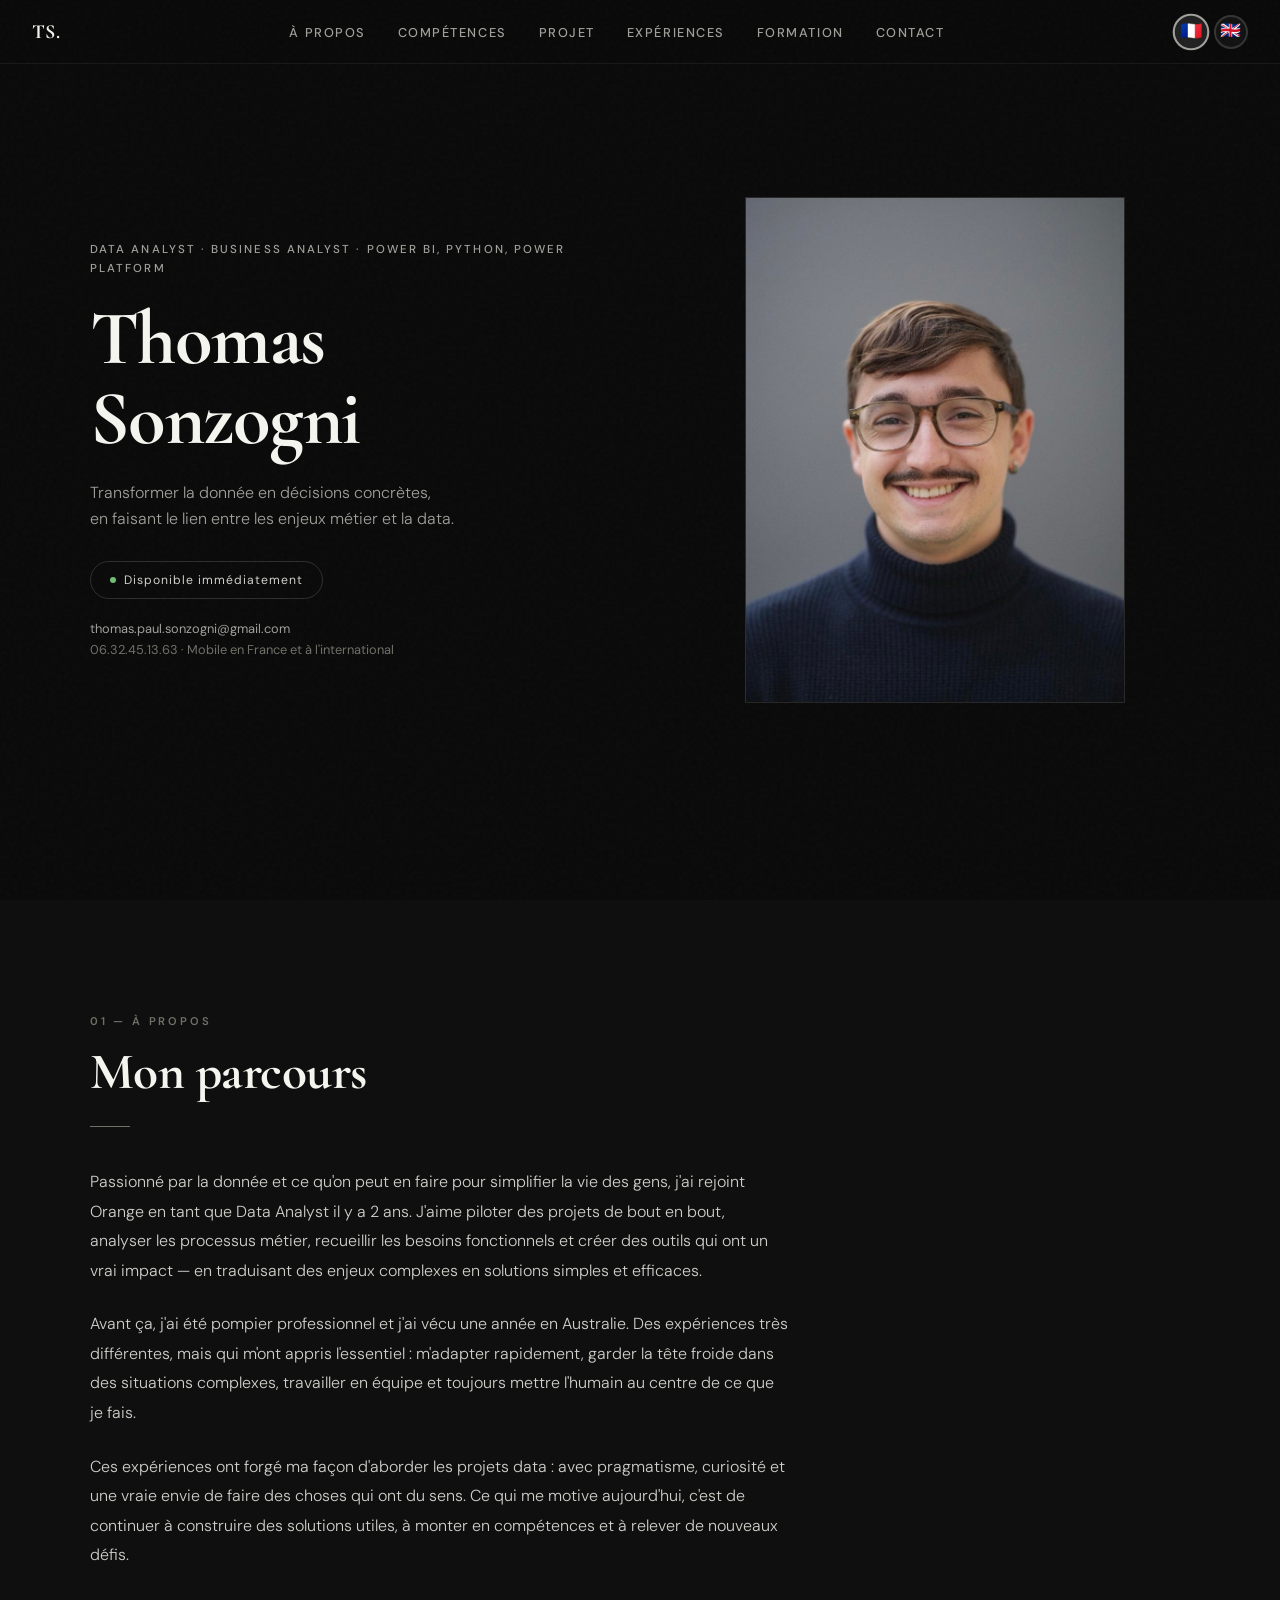
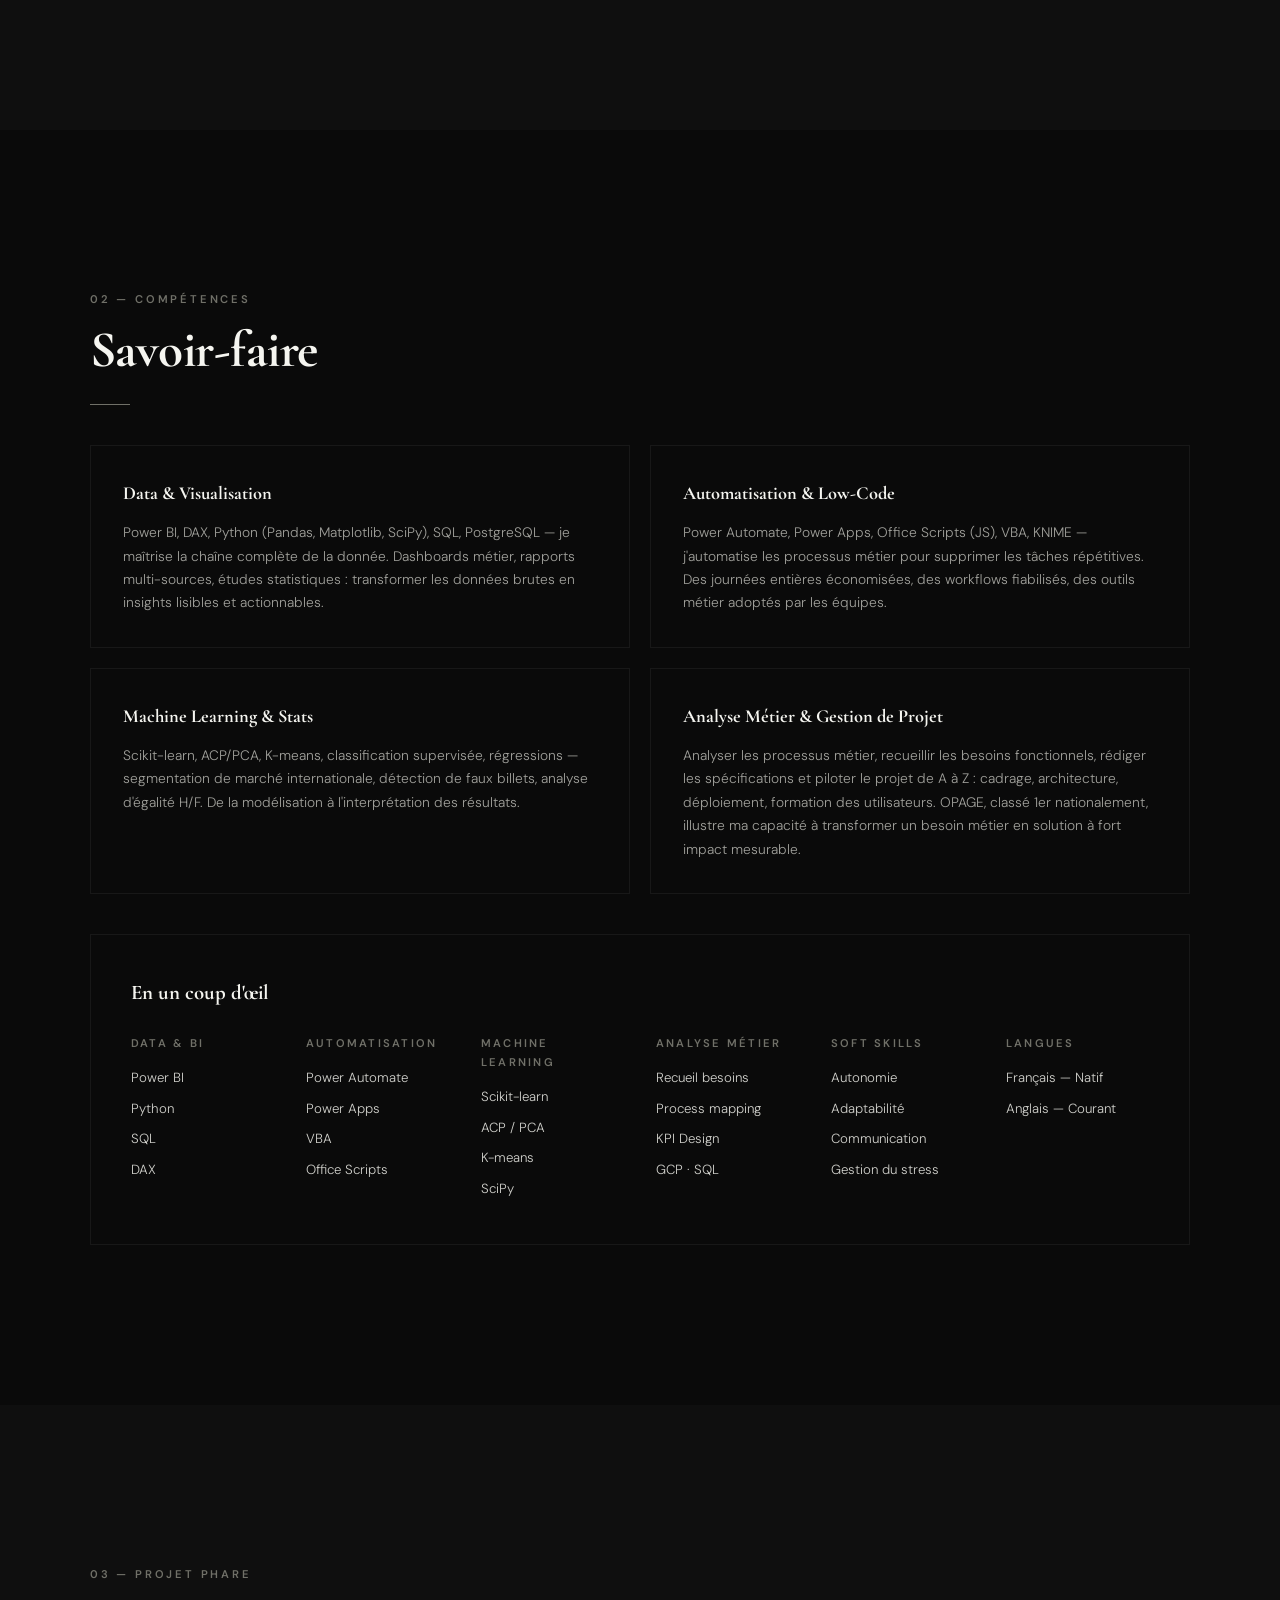
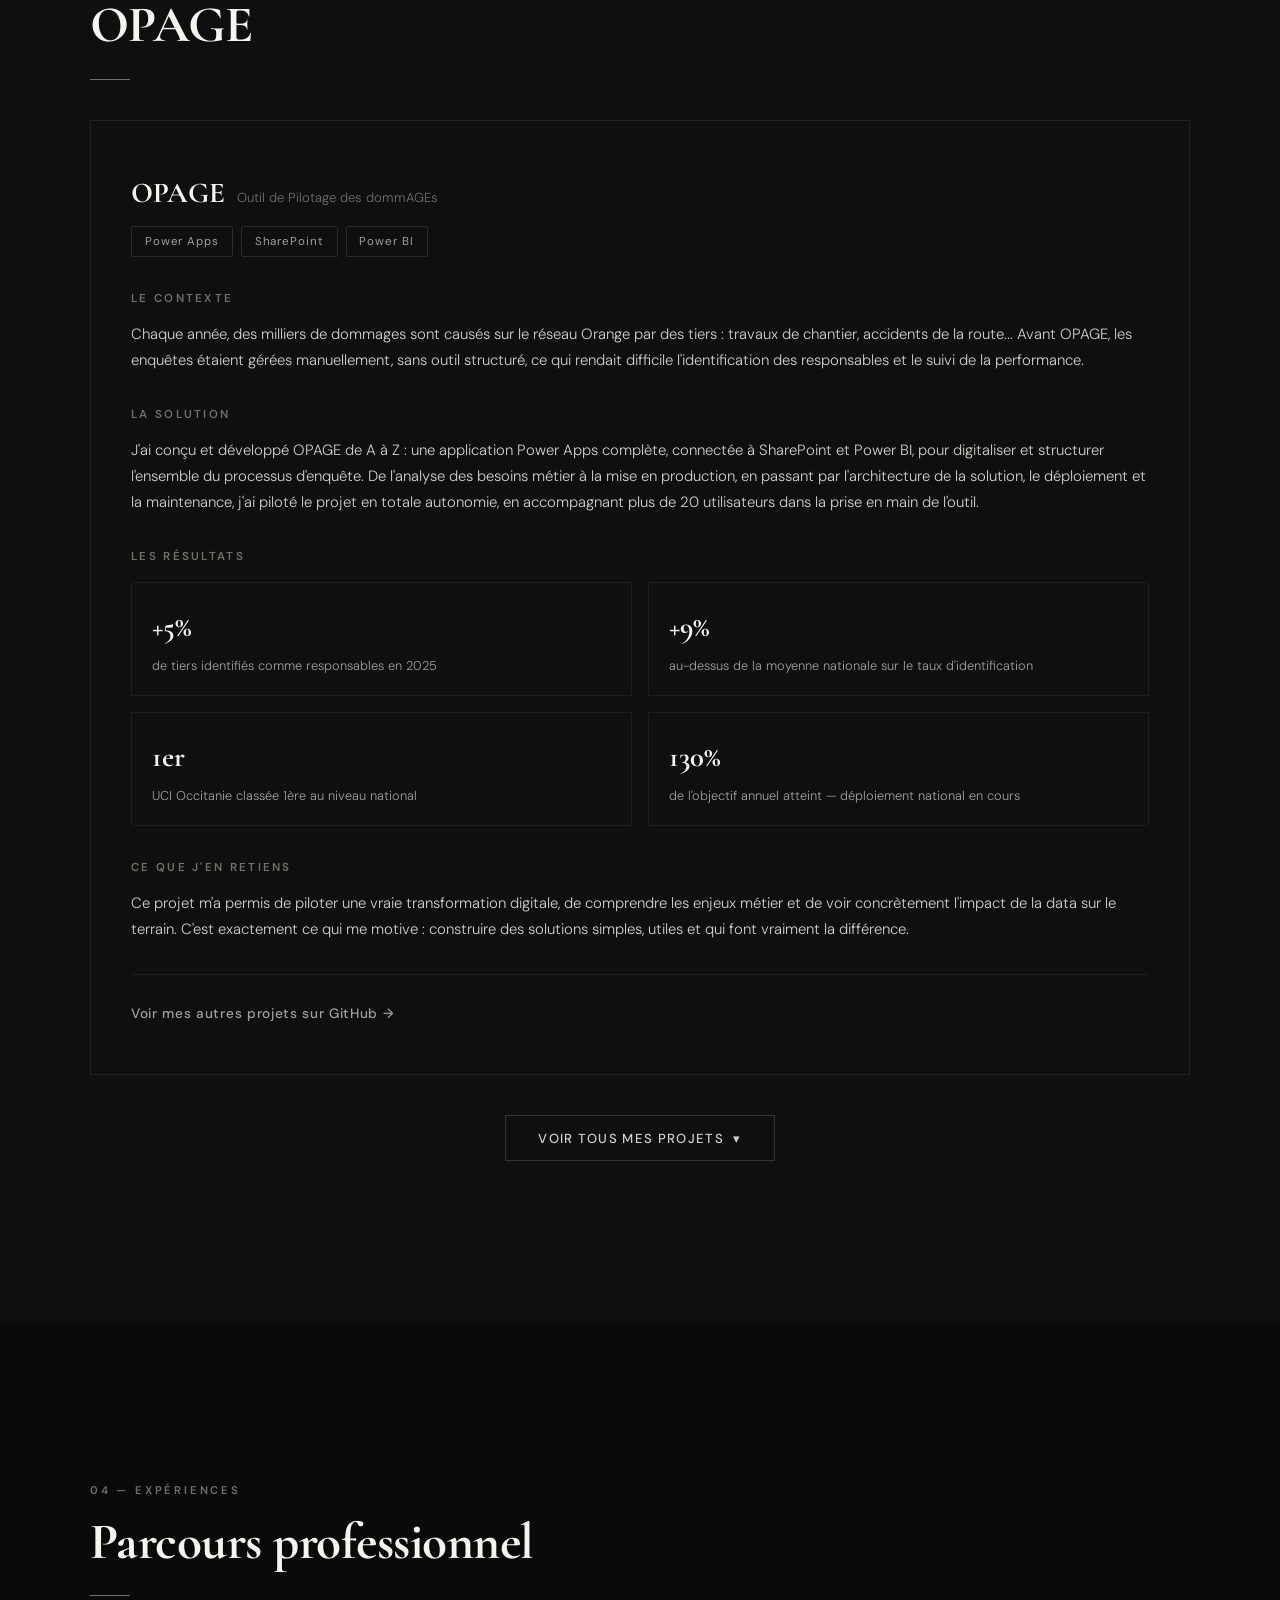
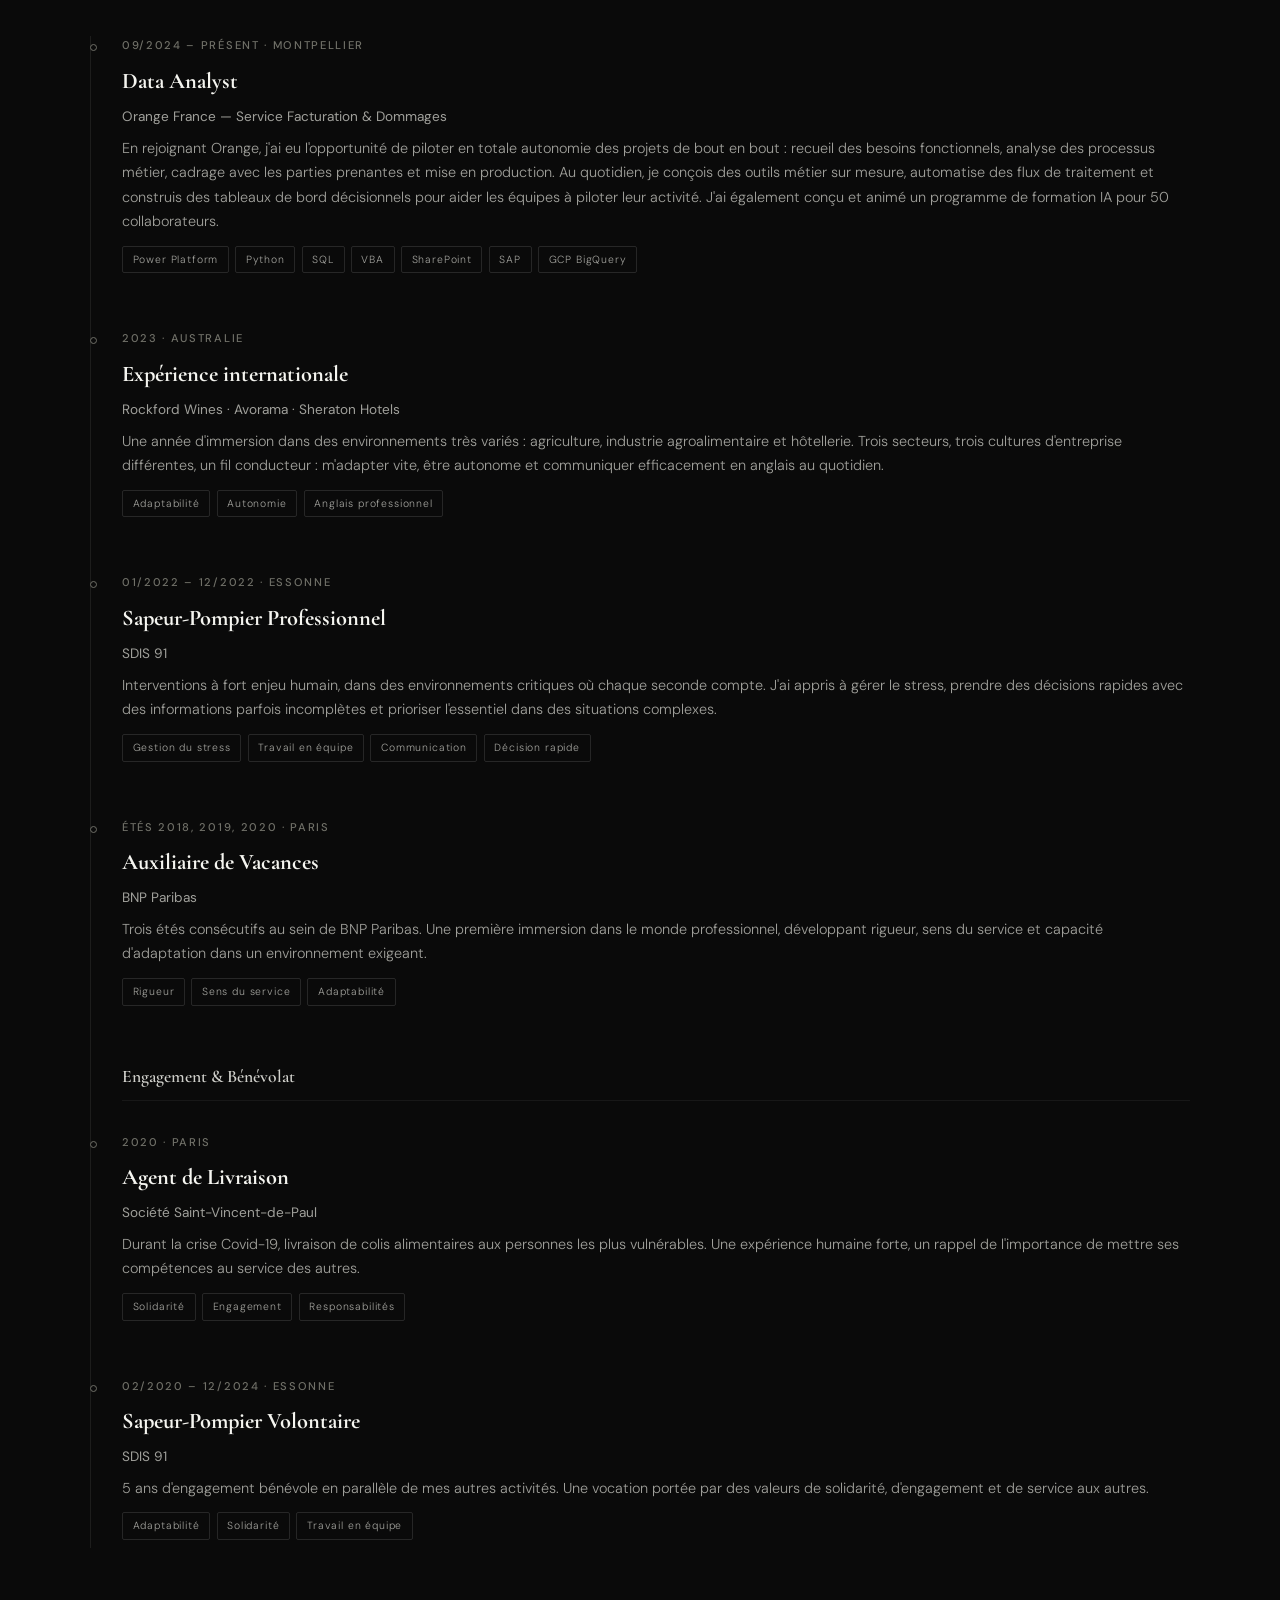
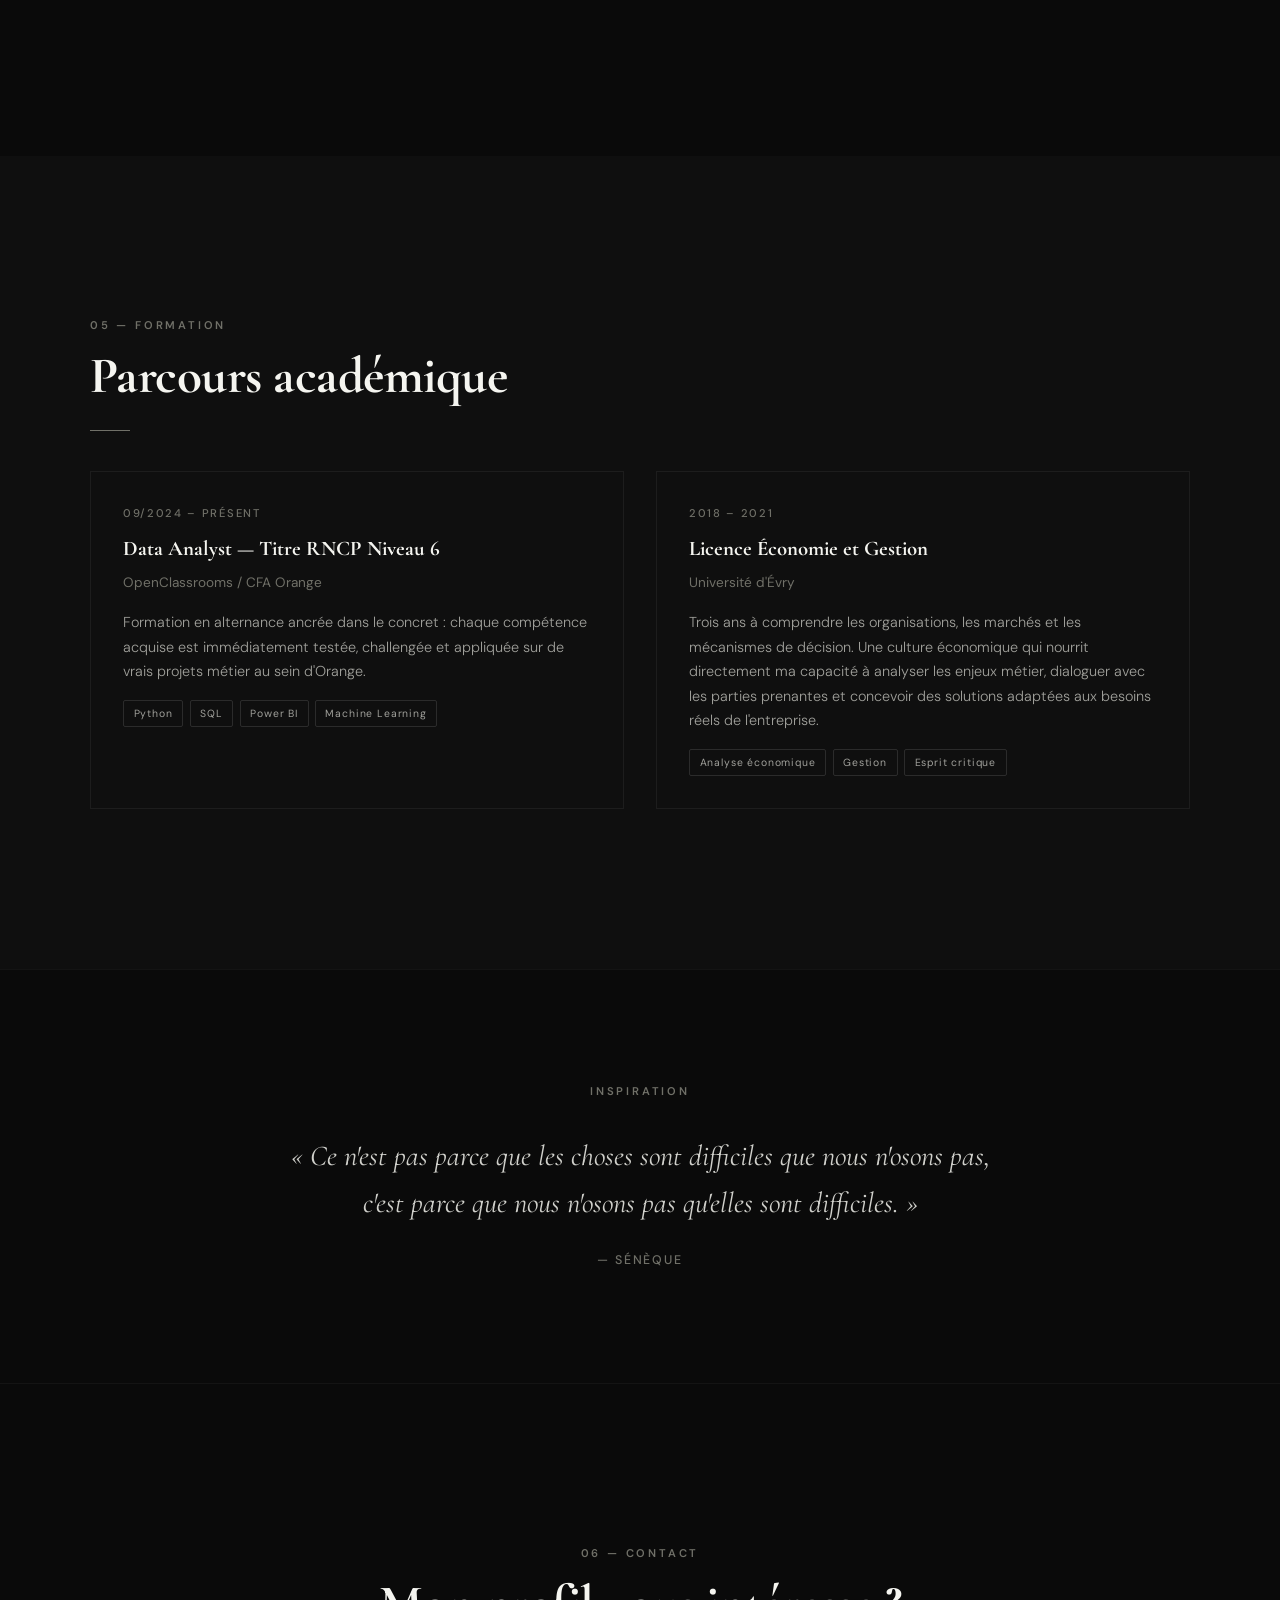
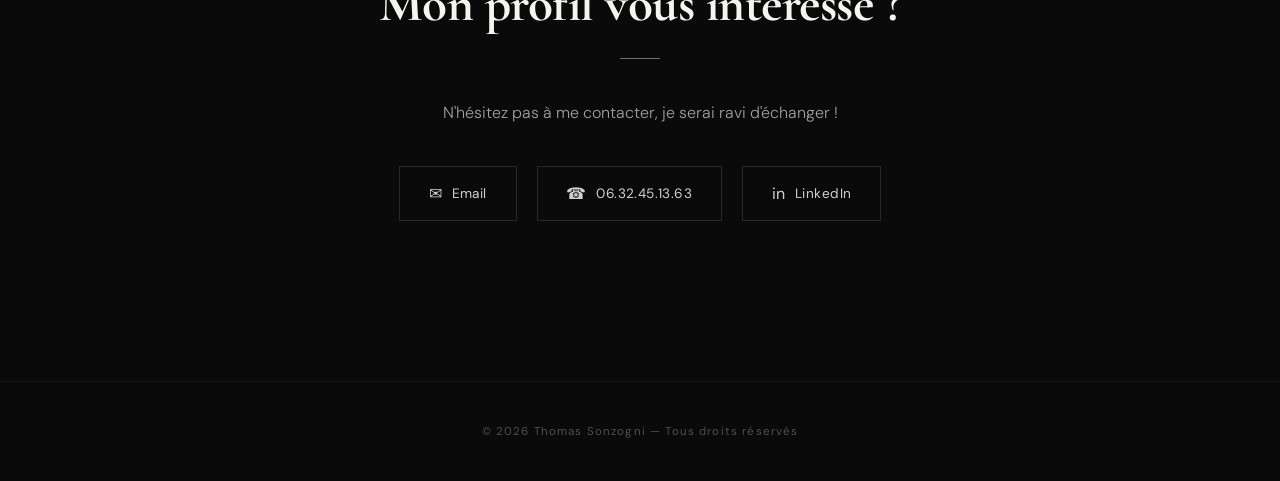
==== commit 141cfe35: "Update availability to immediate" ====
--- a/index.html
+++ b/index.html
@@ -594,7 +594,7 @@
       <div class="hero-tag reveal" data-i18n="hero-tag">Data Analyst · Business Analyst · Power BI, Python, Power Platform</div>
       <h1 class="hero-name reveal reveal-delay-1">Thomas<br>Sonzogni</h1>
       <p class="hero-subtitle reveal reveal-delay-2" data-i18n-html="hero-subtitle">Transformer la donnée en décisions concrètes,<br>en faisant le lien entre les enjeux métier et la data.</p>
-      <div class="hero-avail reveal reveal-delay-3" data-i18n="hero-avail">Disponible à partir de septembre 2026</div>
+      <div class="hero-avail reveal reveal-delay-3" data-i18n="hero-avail">Disponible immédiatement</div>
       <div class="hero-contact reveal reveal-delay-4">
         <a href="mailto:thomas.paul.sonzogni@gmail.com">thomas.paul.sonzogni@gmail.com</a><br>
         06.32.45.13.63 · <span data-i18n="hero-contact-mobile">Mobile en France et à l'international</span>
@@ -1181,7 +1181,7 @@
       <a href="tel:+33632451363" class="contact-link">
         <span>☎</span> 06.32.45.13.63
       </a>
-      <a href="https://linkedin.com" target="_blank" rel="noopener" class="contact-link">
+      <a href="https://www.linkedin.com/in/thomas-sonzogni" target="_blank" rel="noopener" class="contact-link">
         <span>in</span> LinkedIn
       </a>
     </div>
@@ -1205,7 +1205,7 @@
     'nav-contact': 'Contact',
     'hero-tag': 'Data Analyst · Business Analyst · Power BI, Python, Power Platform',
     'hero-subtitle': 'Transformer la donnée en décisions concrètes,<br>en faisant le lien entre les enjeux métier et la data.',
-    'hero-avail': 'Disponible à partir de septembre 2026',
+    'hero-avail': 'Disponible immédiatement',
     'hero-contact-mobile': 'Mobile en France et à l\'international',
     'about-label': '01 — À propos',
     'about-title': 'Mon parcours',
@@ -1357,7 +1357,7 @@
     'nav-contact': 'Contact',
     'hero-tag': 'Data Analyst · Business Analyst · Power BI, Python, Power Platform',
     'hero-subtitle': 'Bridging business insight and data to build solutions that make a real difference.',
-    'hero-avail': 'Available from September 2026',
+    'hero-avail': 'Available immediately',
     'hero-contact-mobile': 'Available for roles in France or abroad',
     'about-label': '01 — About',
     'about-title': 'My Background',
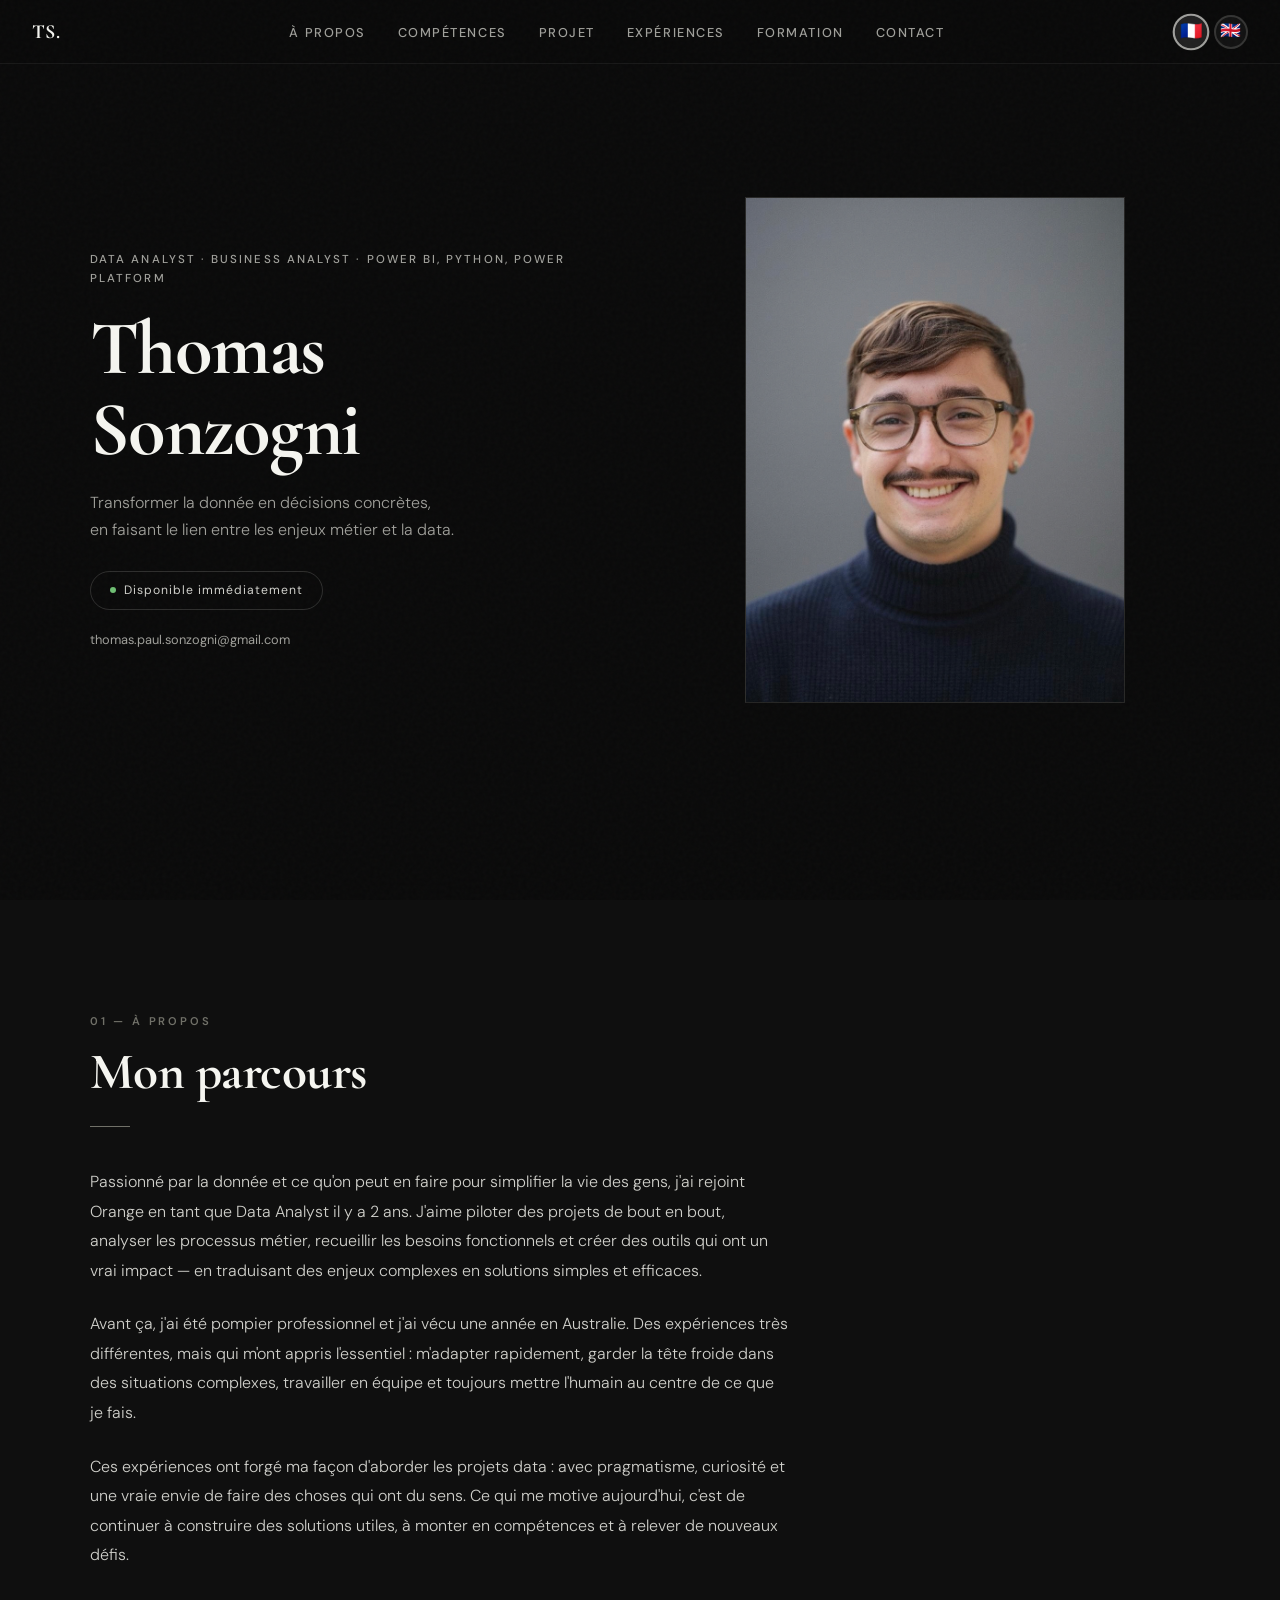
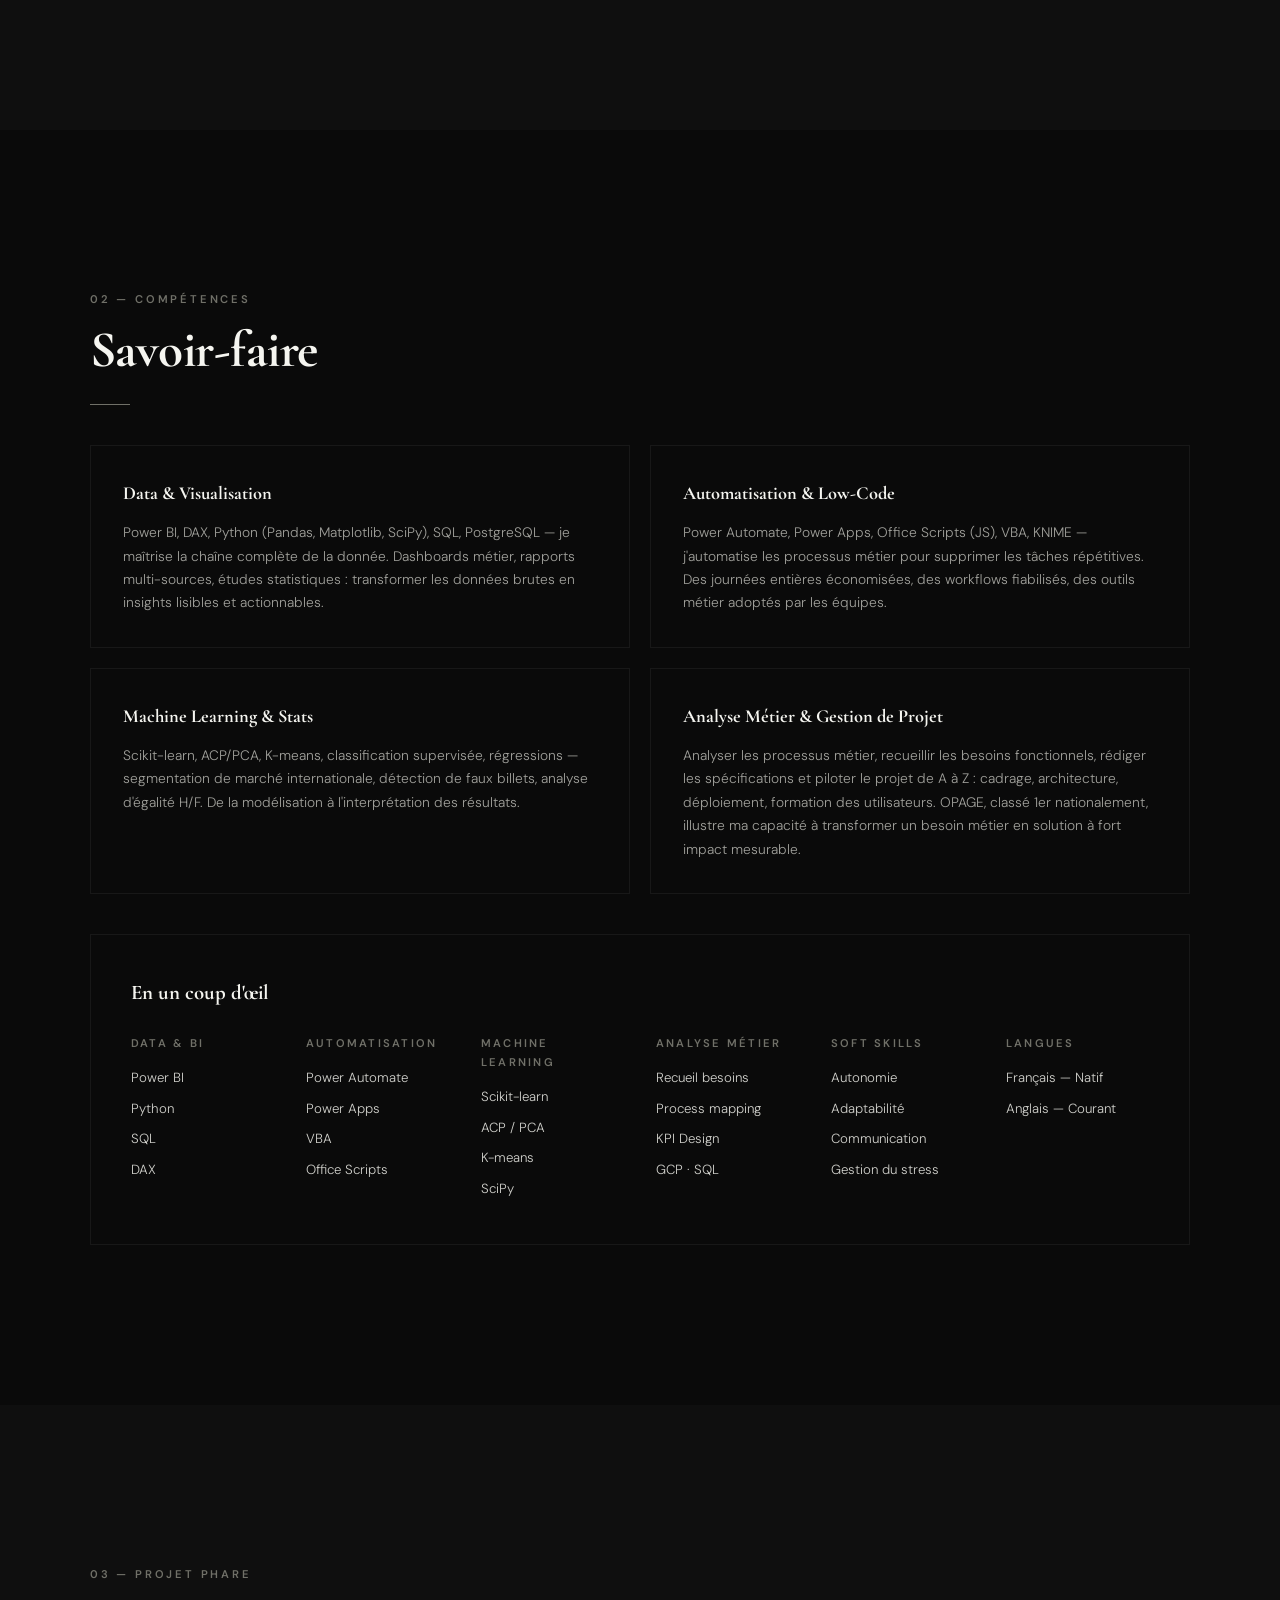
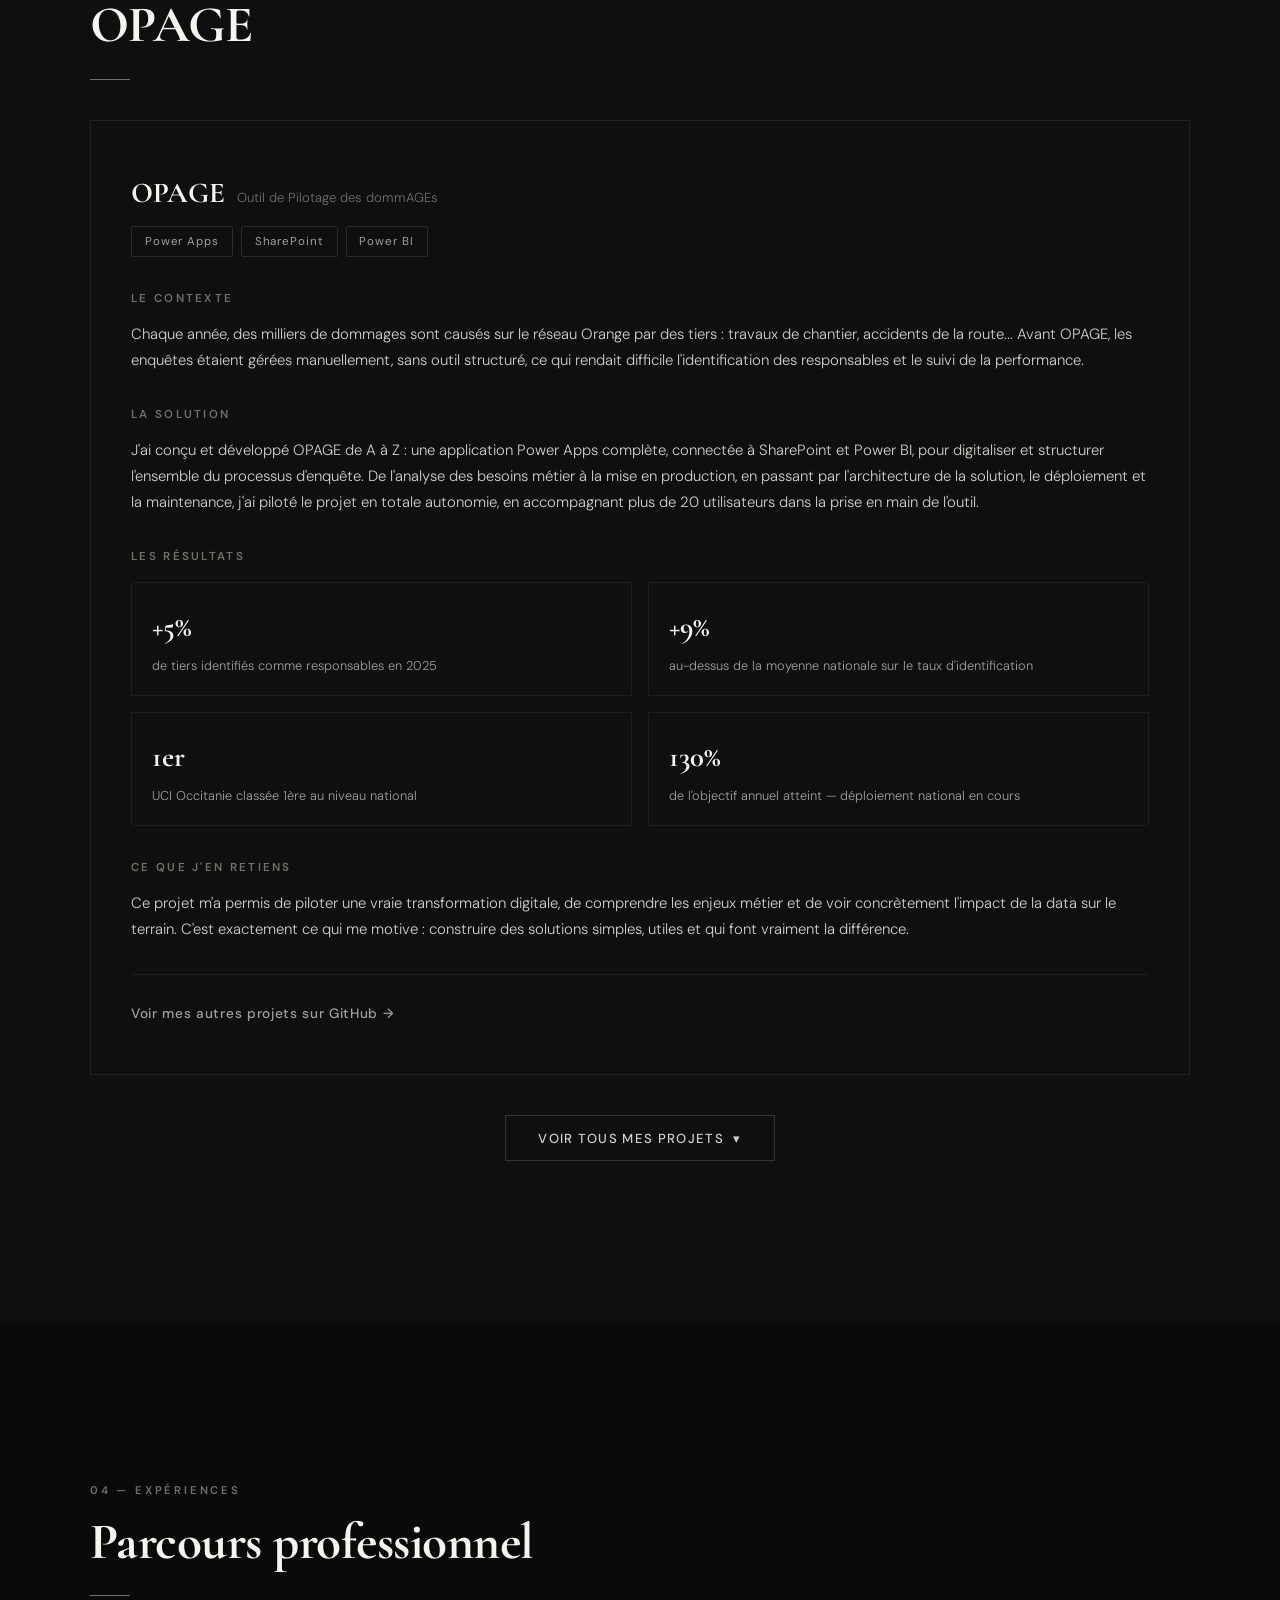
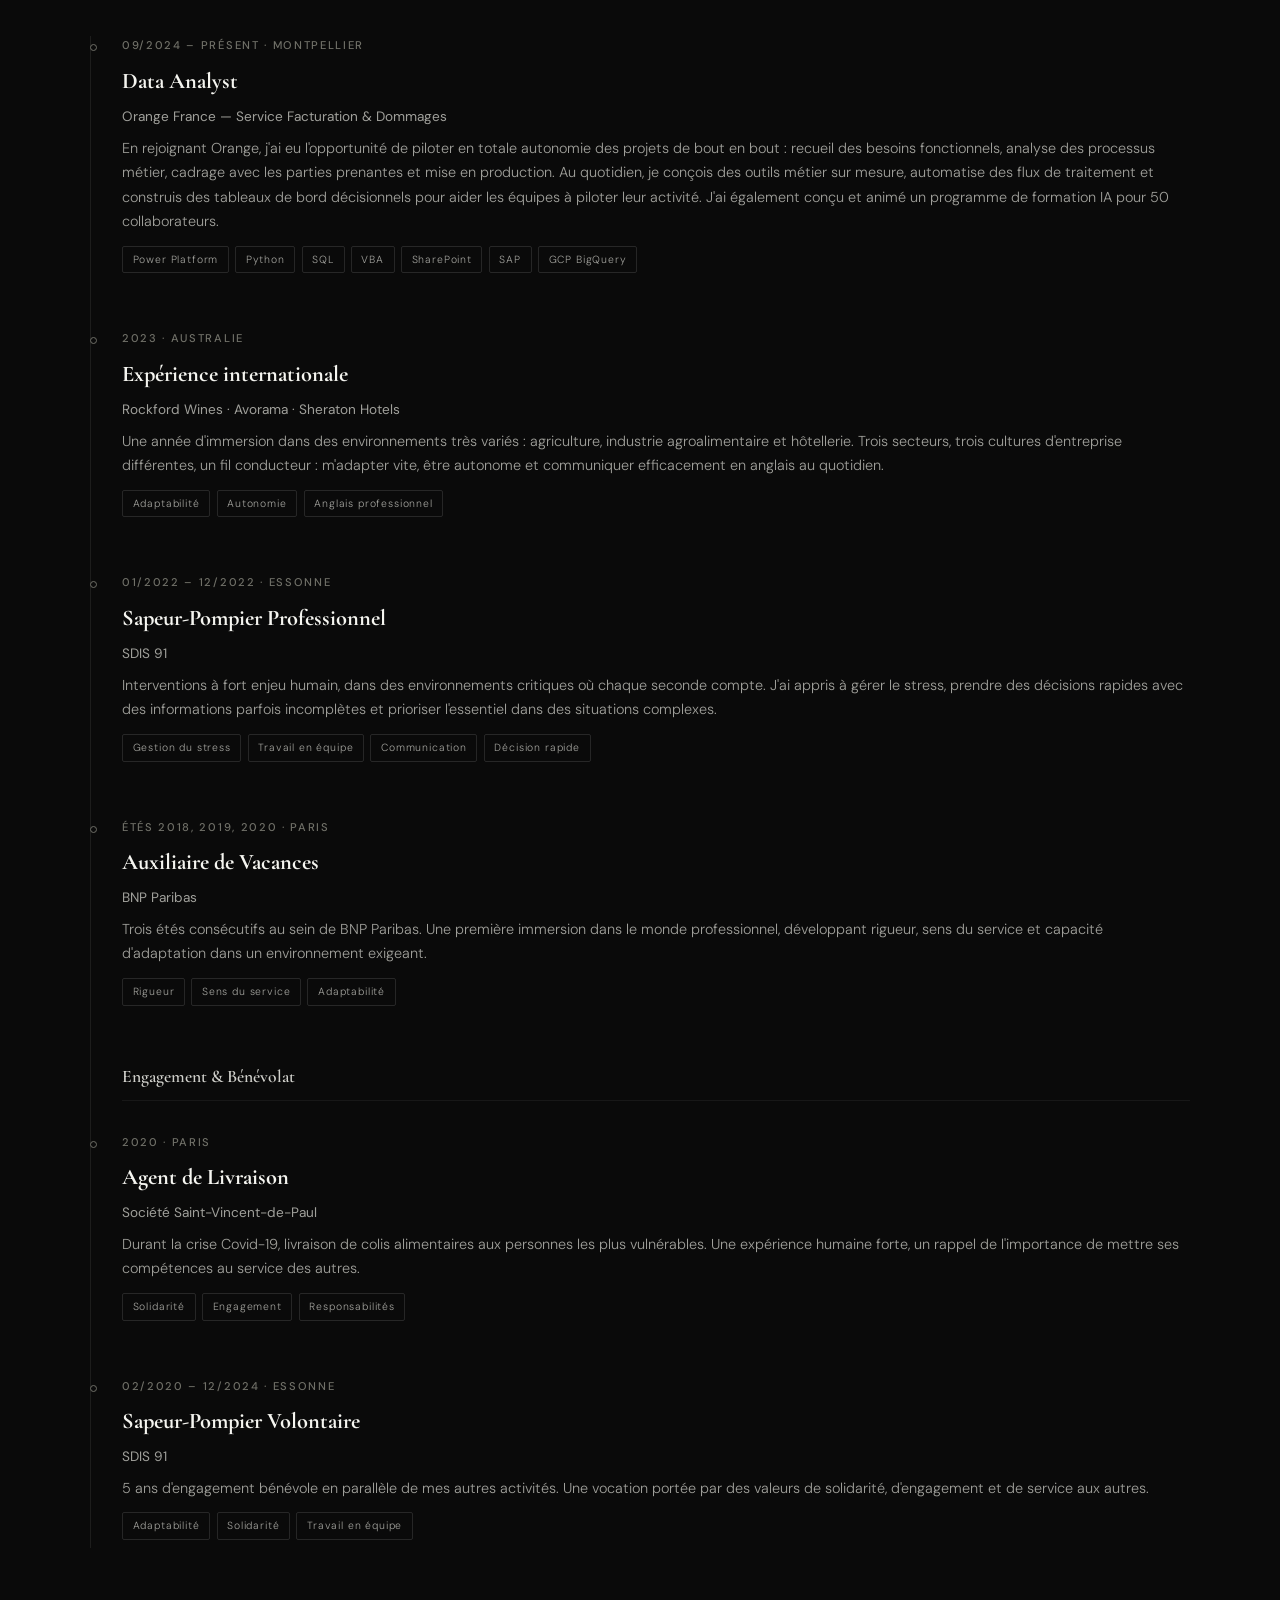
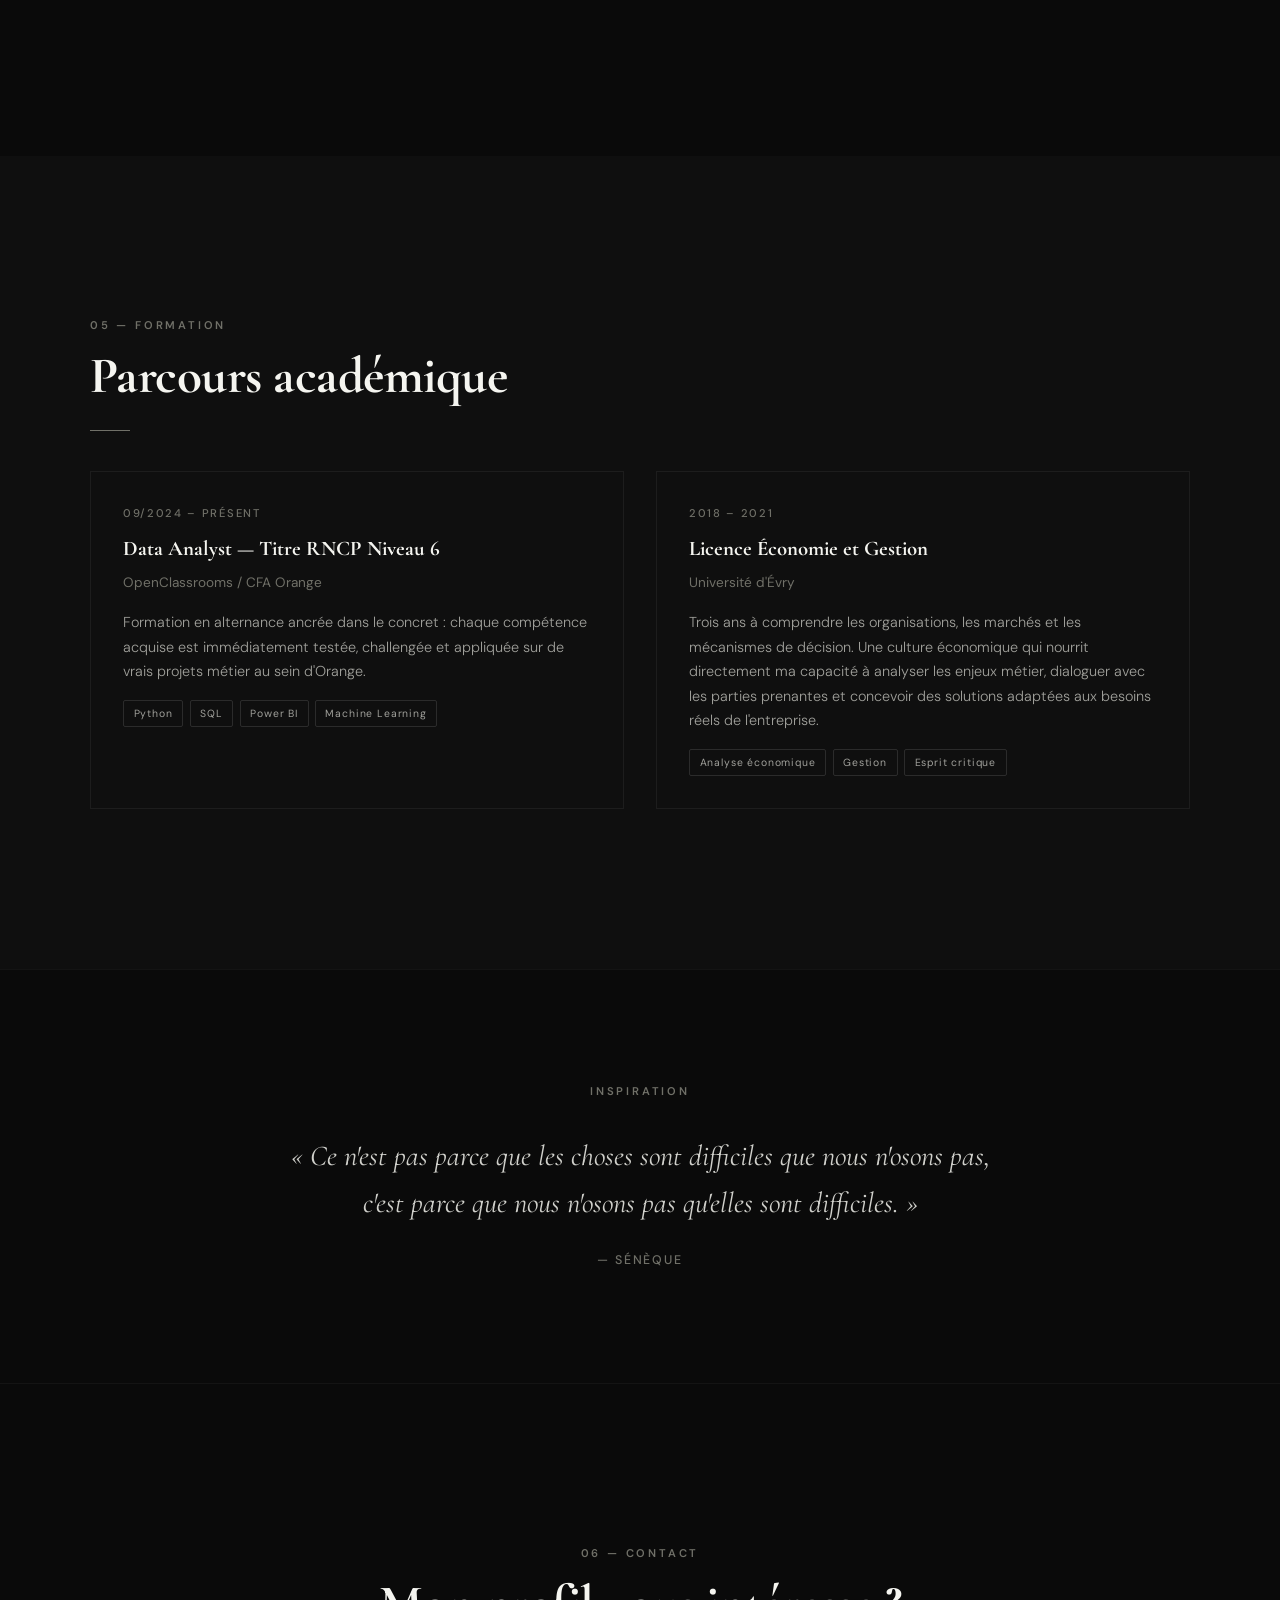
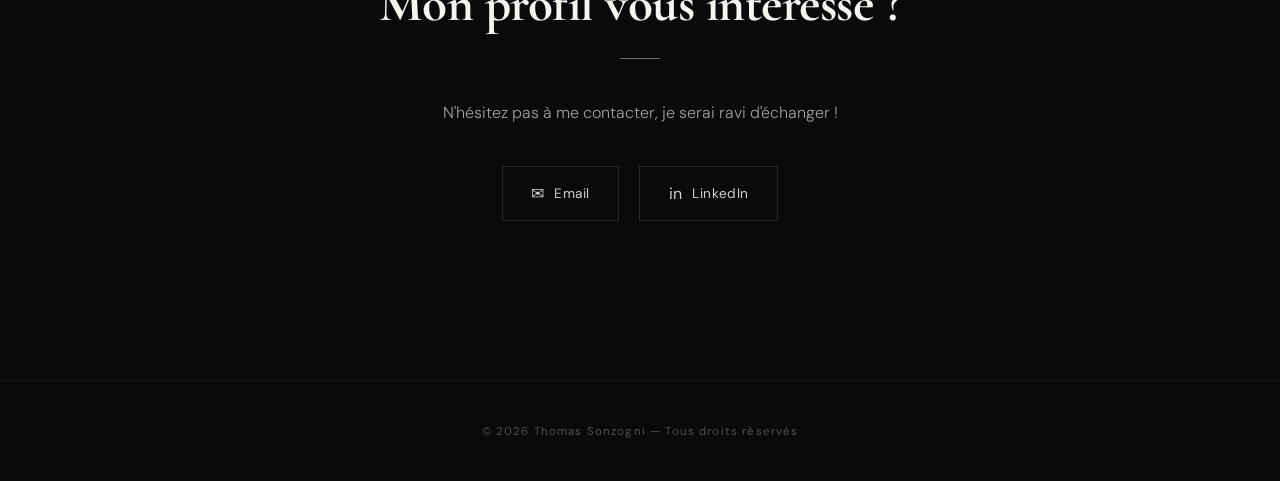
==== commit ac082913: "Remove phone number from hero and contact section" ====
--- a/index.html
+++ b/index.html
@@ -596,8 +596,7 @@
       <p class="hero-subtitle reveal reveal-delay-2" data-i18n-html="hero-subtitle">Transformer la donnée en décisions concrètes,<br>en faisant le lien entre les enjeux métier et la data.</p>
       <div class="hero-avail reveal reveal-delay-3" data-i18n="hero-avail">Disponible immédiatement</div>
       <div class="hero-contact reveal reveal-delay-4">
-        <a href="mailto:thomas.paul.sonzogni@gmail.com">thomas.paul.sonzogni@gmail.com</a><br>
-        06.32.45.13.63 · <span data-i18n="hero-contact-mobile">Mobile en France et à l'international</span>
+        <a href="mailto:thomas.paul.sonzogni@gmail.com">thomas.paul.sonzogni@gmail.com</a>
       </div>
     </div>
     <div class="hero-photo reveal reveal-delay-2">
@@ -1178,9 +1177,6 @@
       <a href="mailto:thomas.paul.sonzogni@gmail.com" class="contact-link">
         <span>✉</span> Email
       </a>
-      <a href="tel:+33632451363" class="contact-link">
-        <span>☎</span> 06.32.45.13.63
-      </a>
       <a href="https://www.linkedin.com/in/thomas-sonzogni" target="_blank" rel="noopener" class="contact-link">
         <span>in</span> LinkedIn
       </a>
@@ -1206,7 +1202,6 @@
     'hero-tag': 'Data Analyst · Business Analyst · Power BI, Python, Power Platform',
     'hero-subtitle': 'Transformer la donnée en décisions concrètes,<br>en faisant le lien entre les enjeux métier et la data.',
     'hero-avail': 'Disponible immédiatement',
-    'hero-contact-mobile': 'Mobile en France et à l\'international',
     'about-label': '01 — À propos',
     'about-title': 'Mon parcours',
     'about-p1': 'Passionné par la donnée et ce qu\'on peut en faire pour simplifier la vie des gens, j\'ai rejoint Orange en tant que Data Analyst il y a 2 ans. J\'aime piloter des projets de bout en bout, analyser les processus métier, recueillir les besoins fonctionnels et créer des outils qui ont un vrai impact — en traduisant des enjeux complexes en solutions simples et efficaces.',
@@ -1358,7 +1353,6 @@
     'hero-tag': 'Data Analyst · Business Analyst · Power BI, Python, Power Platform',
     'hero-subtitle': 'Bridging business insight and data to build solutions that make a real difference.',
     'hero-avail': 'Available immediately',
-    'hero-contact-mobile': 'Available for roles in France or abroad',
     'about-label': '01 — About',
     'about-title': 'My Background',
     'about-p1': 'I\'m driven by data and by what it can do to make people\'s lives easier — I joined Orange as a Data Analyst two years ago. I like owning projects end to end, analyzing business processes, gathering functional requirements, and building tools that have a real impact — turning complex needs into solutions that are simple and effective.',
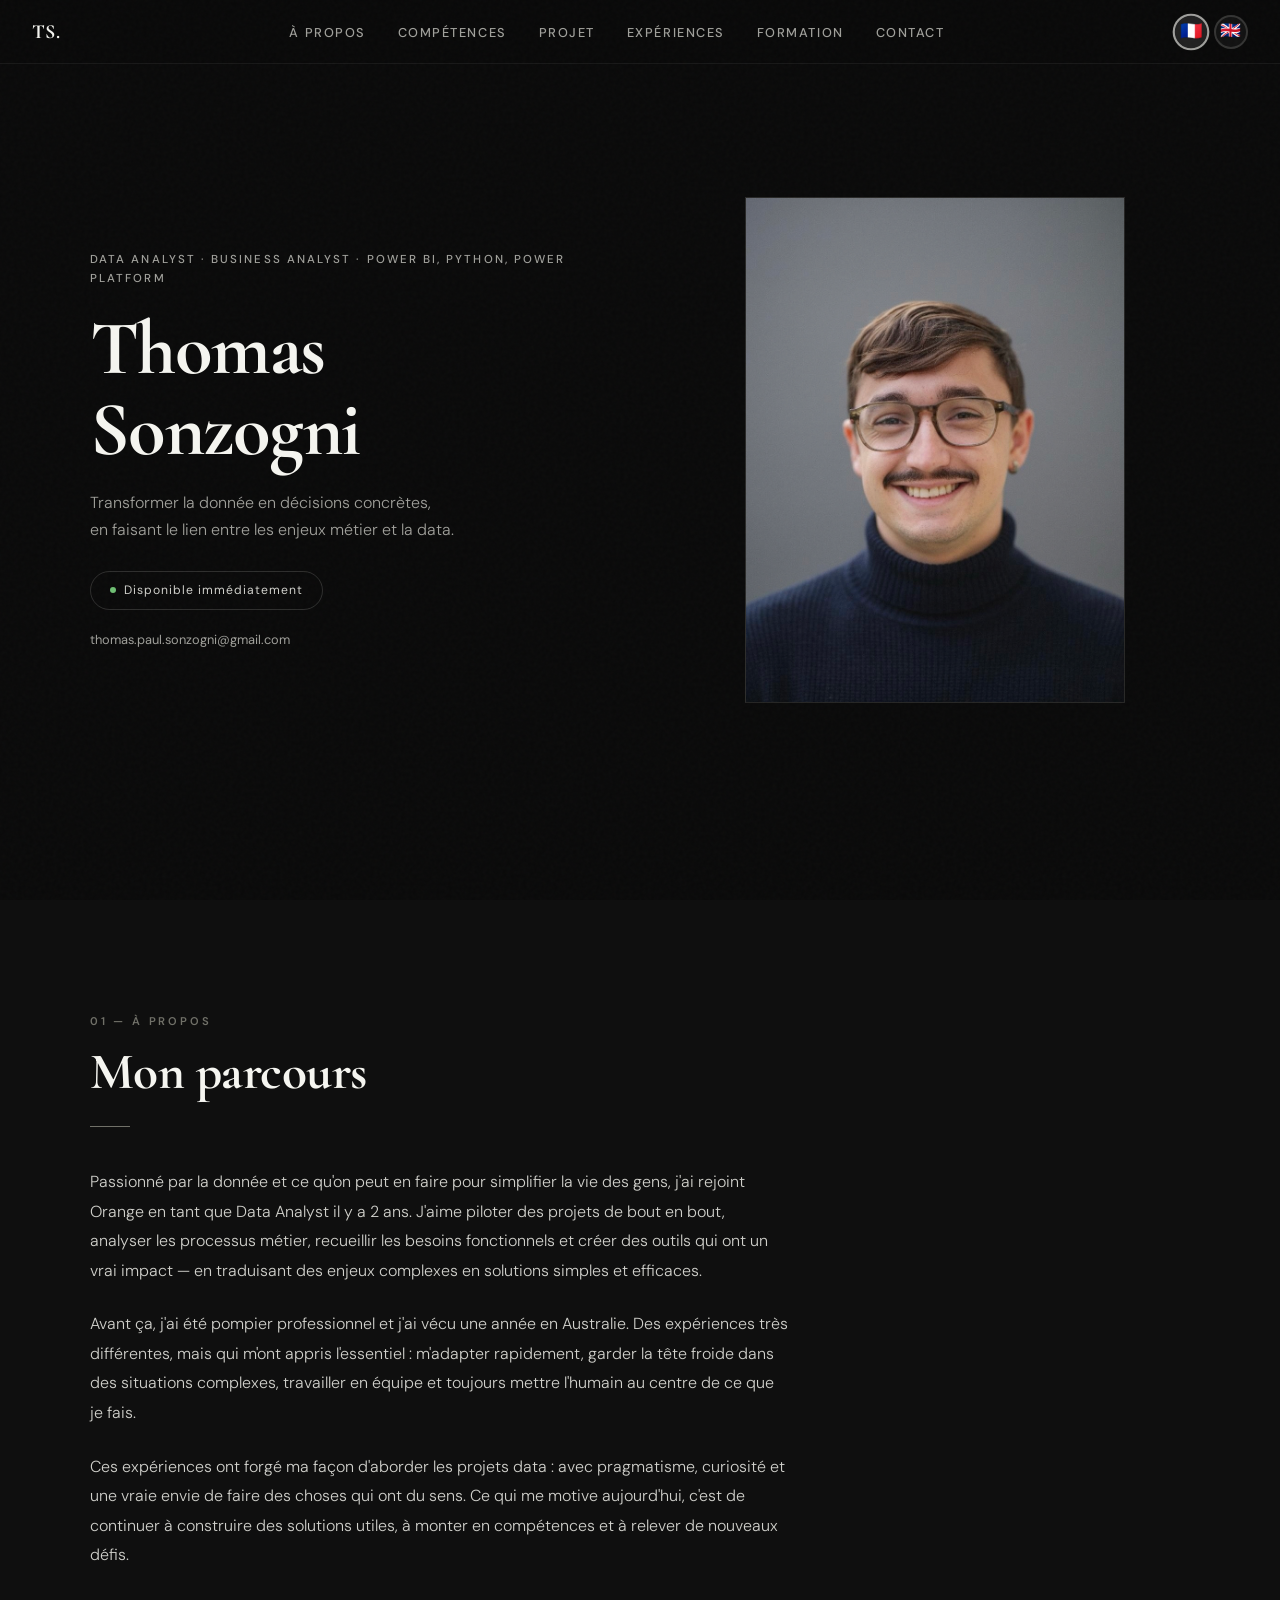
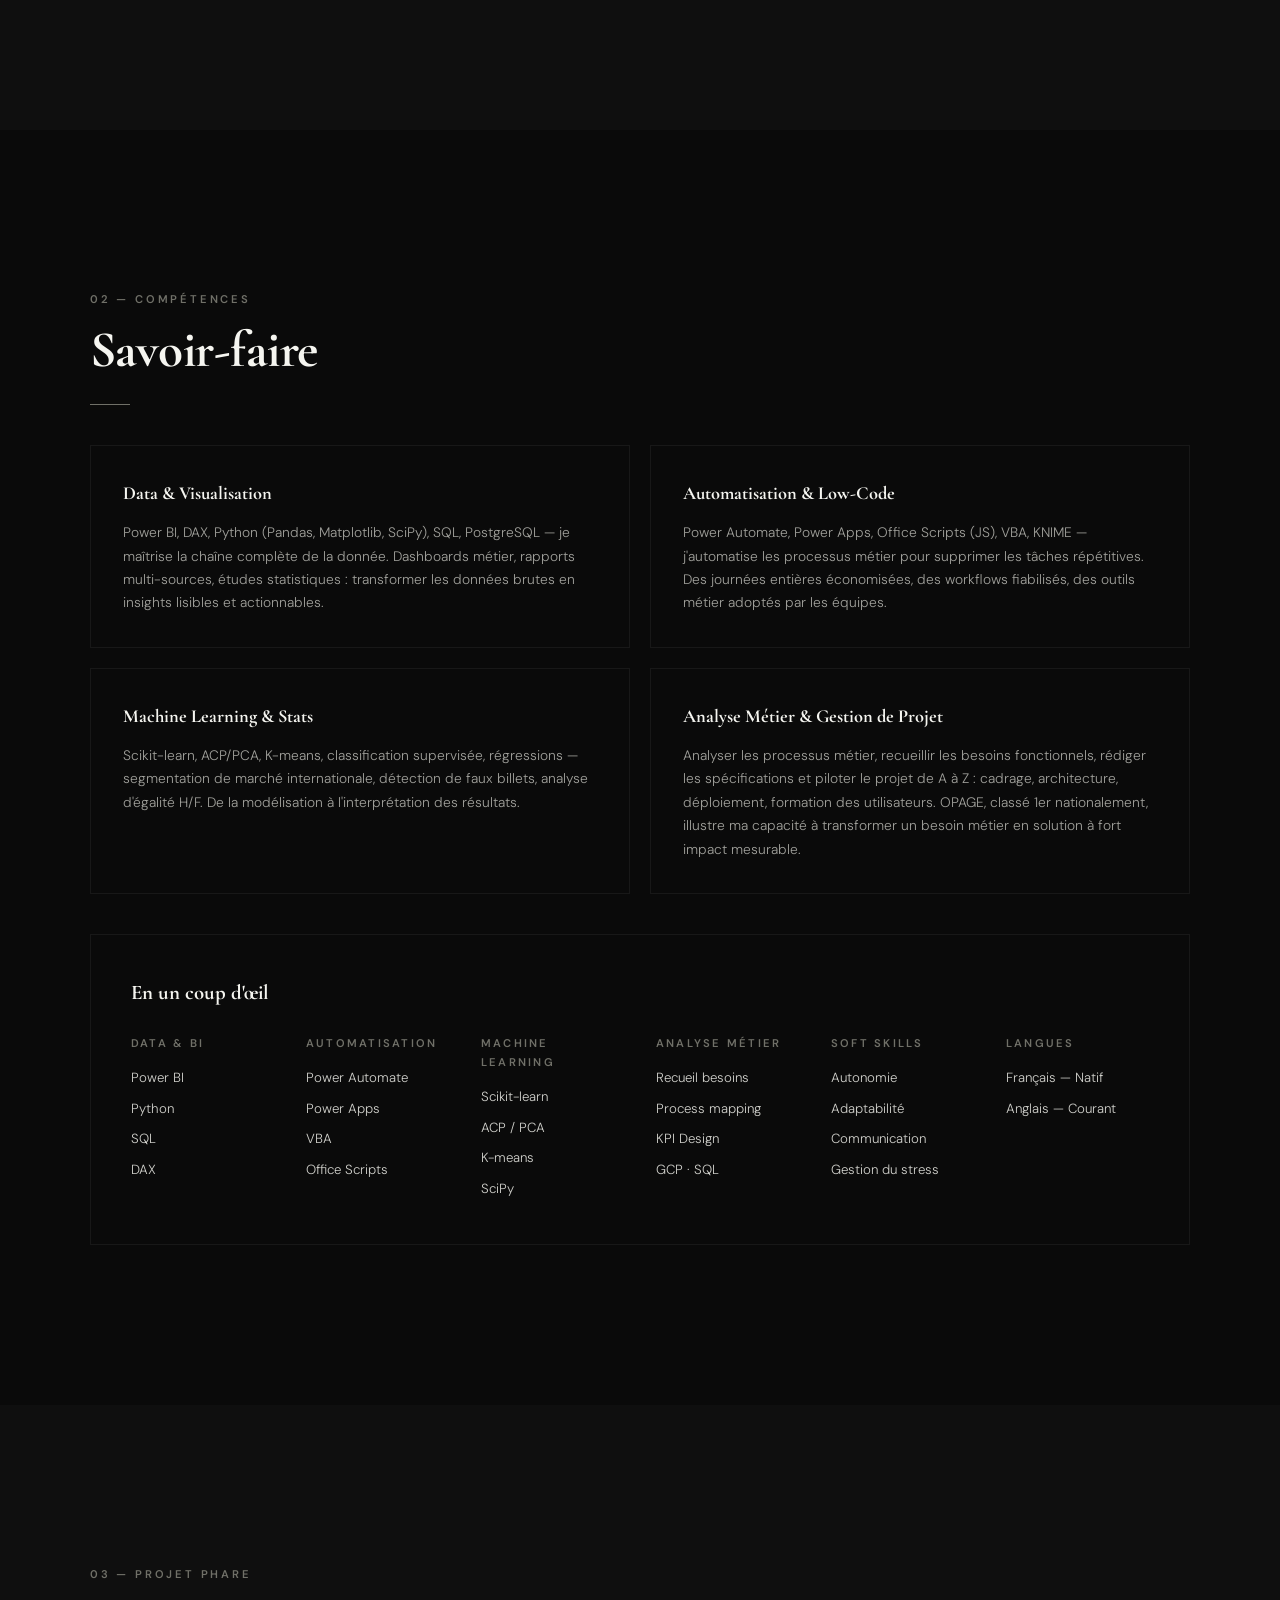
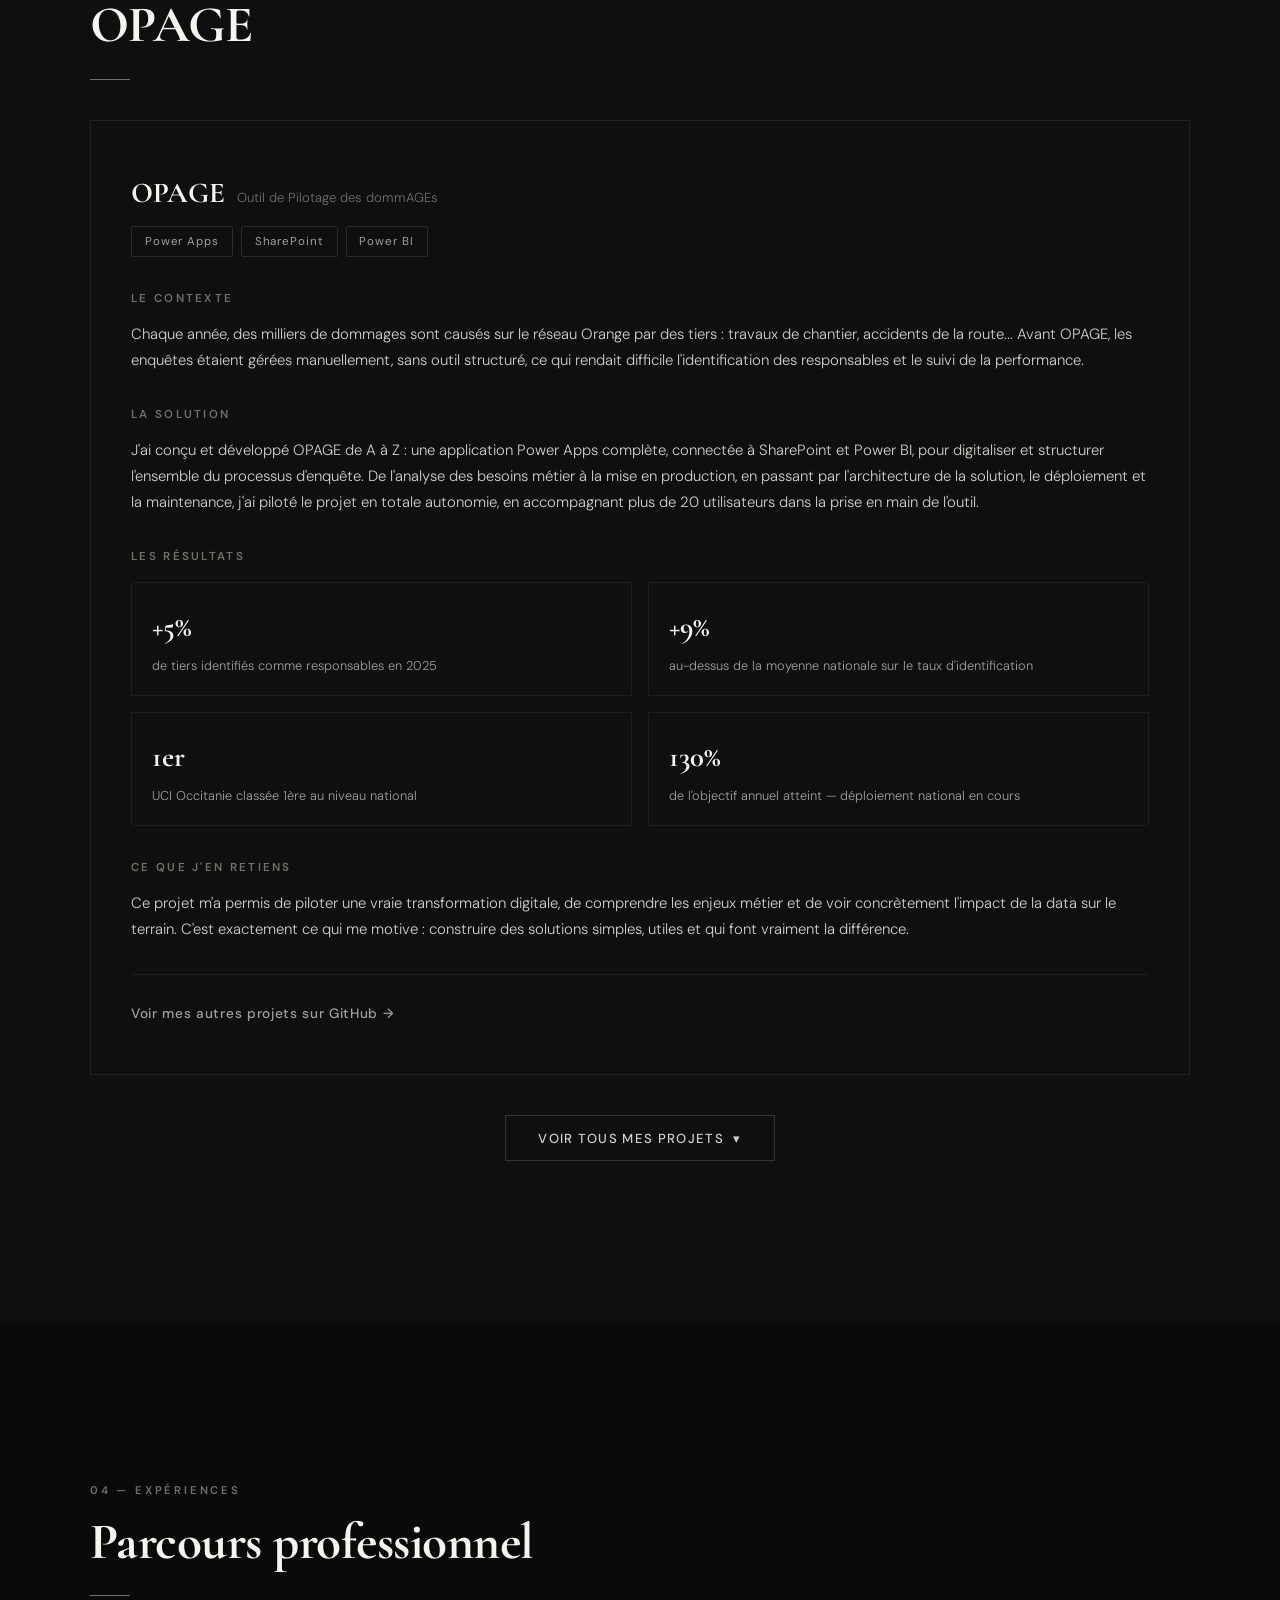
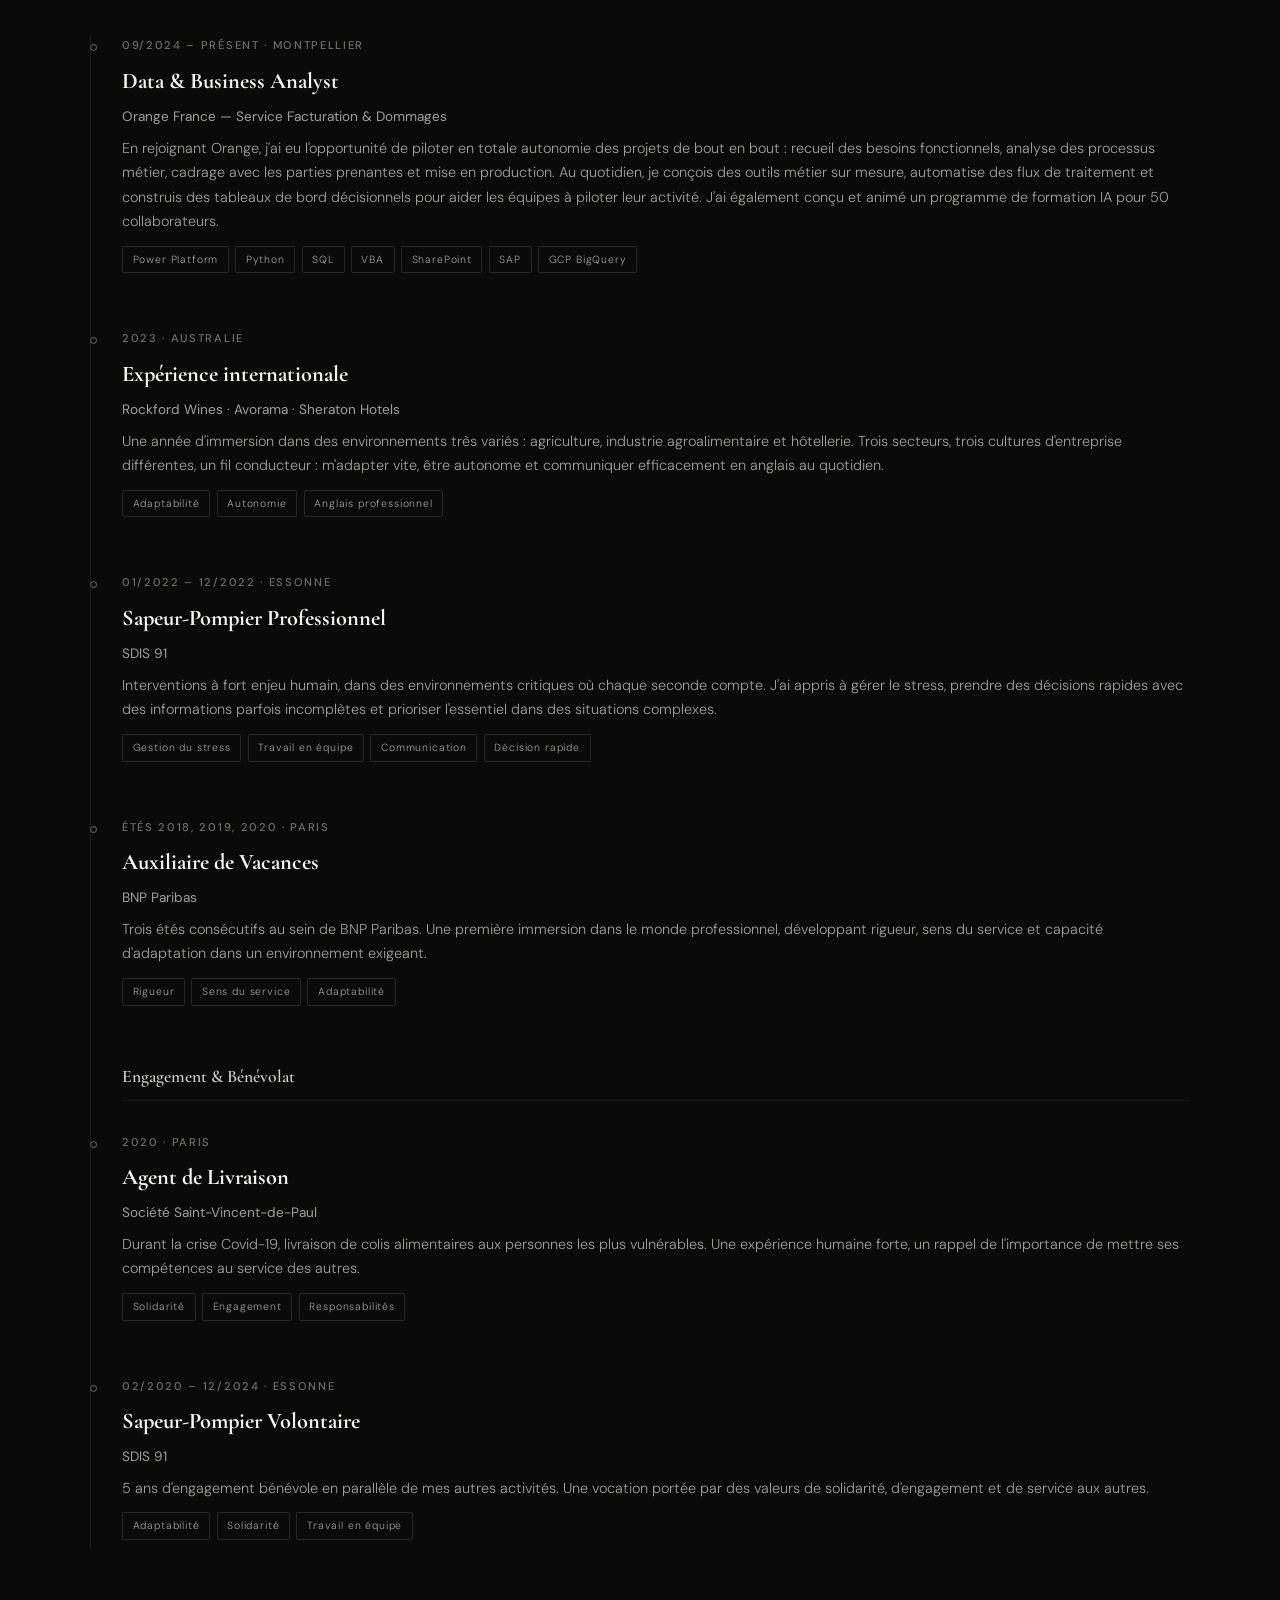
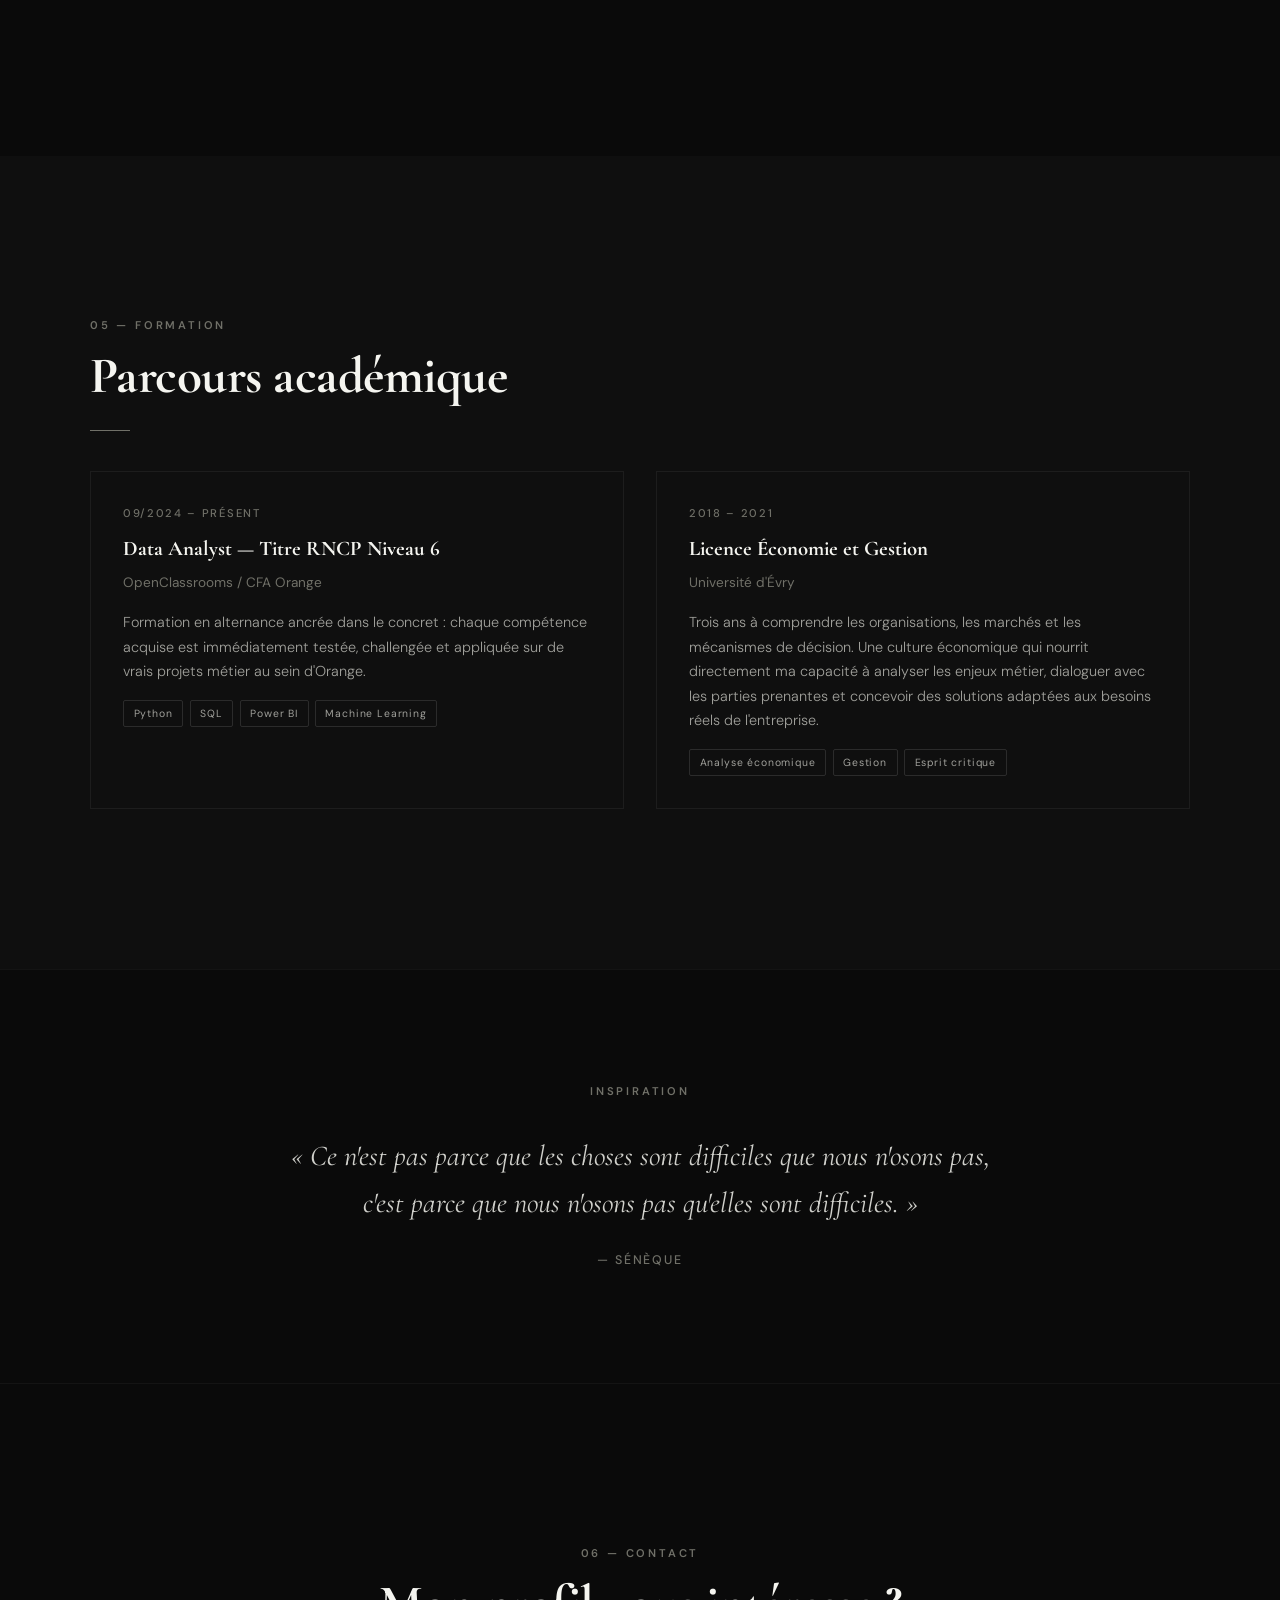
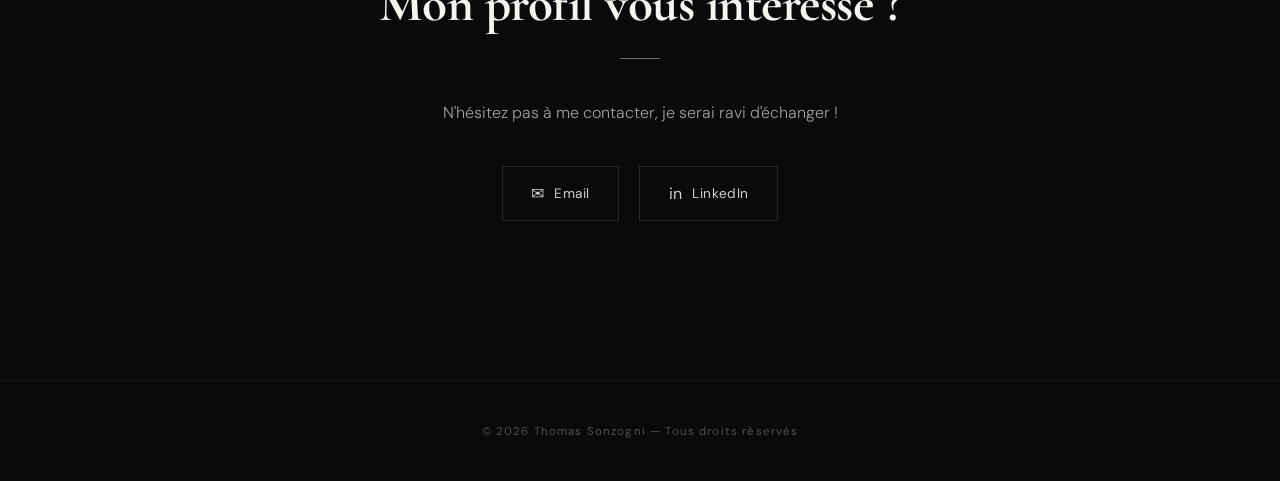
==== commit b03ba22b: "Update Orange job title to Data & Business Analyst" ====
--- a/index.html
+++ b/index.html
@@ -1048,7 +1048,7 @@
       <!-- Orange -->
       <div class="timeline-item">
         <div class="timeline-date" data-i18n="exp-1-date">09/2024 – Présent · Montpellier</div>
-        <div class="timeline-title" data-i18n="exp-1-title">Data Analyst</div>
+        <div class="timeline-title" data-i18n="exp-1-title">Data &amp; Business Analyst</div>
         <div class="timeline-company">Orange France — Service Facturation &amp; Dommages</div>
         <div class="timeline-desc">
           <p data-i18n="exp-1-desc">En rejoignant Orange, j'ai eu l'opportunité de piloter en totale autonomie des projets de bout en bout : recueil des besoins fonctionnels, analyse des processus métier, cadrage avec les parties prenantes et mise en production. Au quotidien, je conçois des outils métier sur mesure, automatise des flux de traitement et construis des tableaux de bord décisionnels pour aider les équipes à piloter leur activité. J'ai également conçu et animé un programme de formation IA pour 50 collaborateurs.</p>
@@ -1244,7 +1244,7 @@
     'exp-label': '04 — Expériences',
     'exp-title': 'Parcours professionnel',
     'exp-1-date': '09/2024 – Présent · Montpellier',
-    'exp-1-title': 'Data Analyst',
+    'exp-1-title': 'Data & Business Analyst',
     'exp-1-desc': 'En rejoignant Orange, j\'ai eu l\'opportunité de piloter en totale autonomie des projets de bout en bout : recueil des besoins fonctionnels, analyse des processus métier, cadrage avec les parties prenantes et mise en production. Au quotidien, je conçois des outils métier sur mesure, automatise des flux de traitement et construis des tableaux de bord décisionnels pour aider les équipes à piloter leur activité. J\'ai également conçu et animé un programme de formation IA pour 50 collaborateurs.',
     'exp-2-date': '2023 · Australie',
     'exp-2-title': 'Expérience internationale',
@@ -1395,7 +1395,7 @@
     'exp-label': '04 — Experience',
     'exp-title': 'Professional Background',
     'exp-1-date': '09/2024 – Present · Montpellier',
-    'exp-1-title': 'Data Analyst',
+    'exp-1-title': 'Data & Business Analyst',
     'exp-1-desc': 'Joining Orange gave me the opportunity to independently own projects end to end — gathering functional requirements, analyzing business processes, aligning with stakeholders, and delivering to production. Day to day, I build custom business tools, automate processing workflows, and design decision-support dashboards. I also designed and delivered an AI literacy program for 50 employees.',
     'exp-2-date': '2023 · Australia',
     'exp-2-title': 'International Experience',
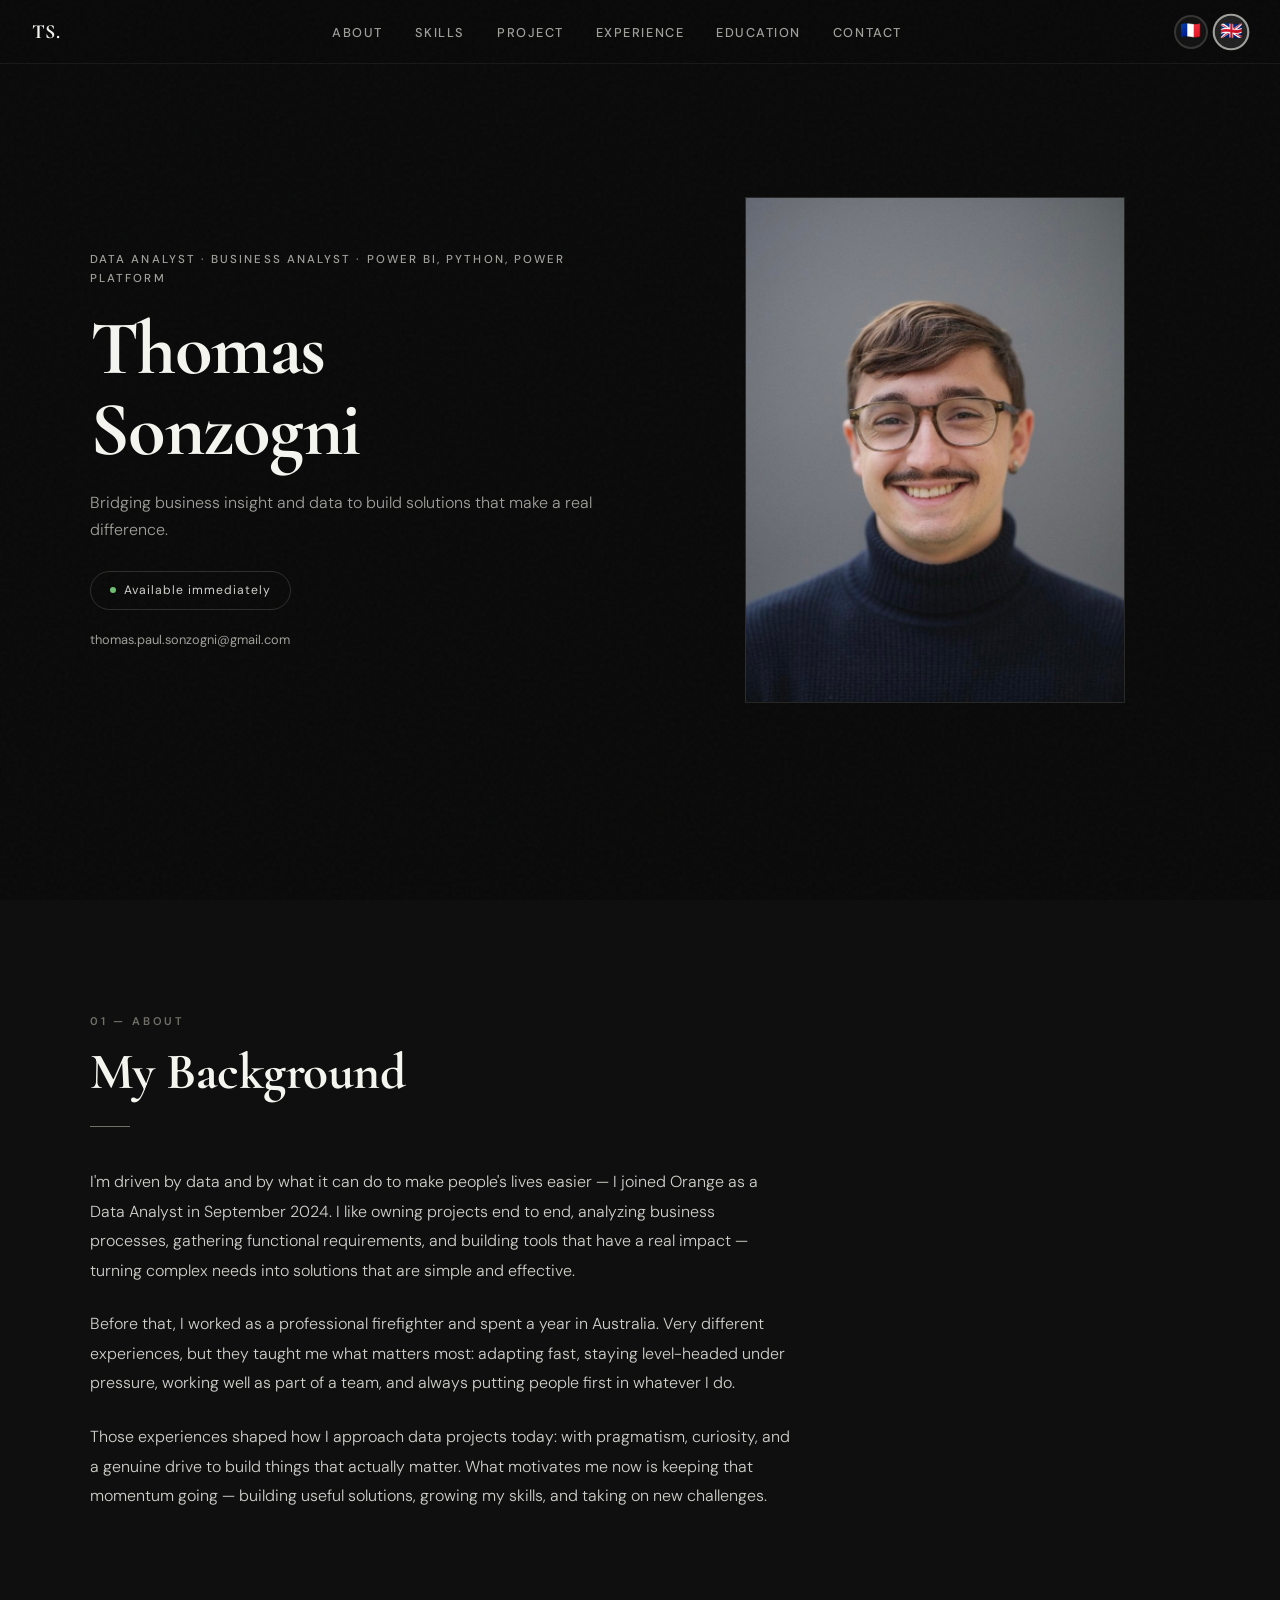
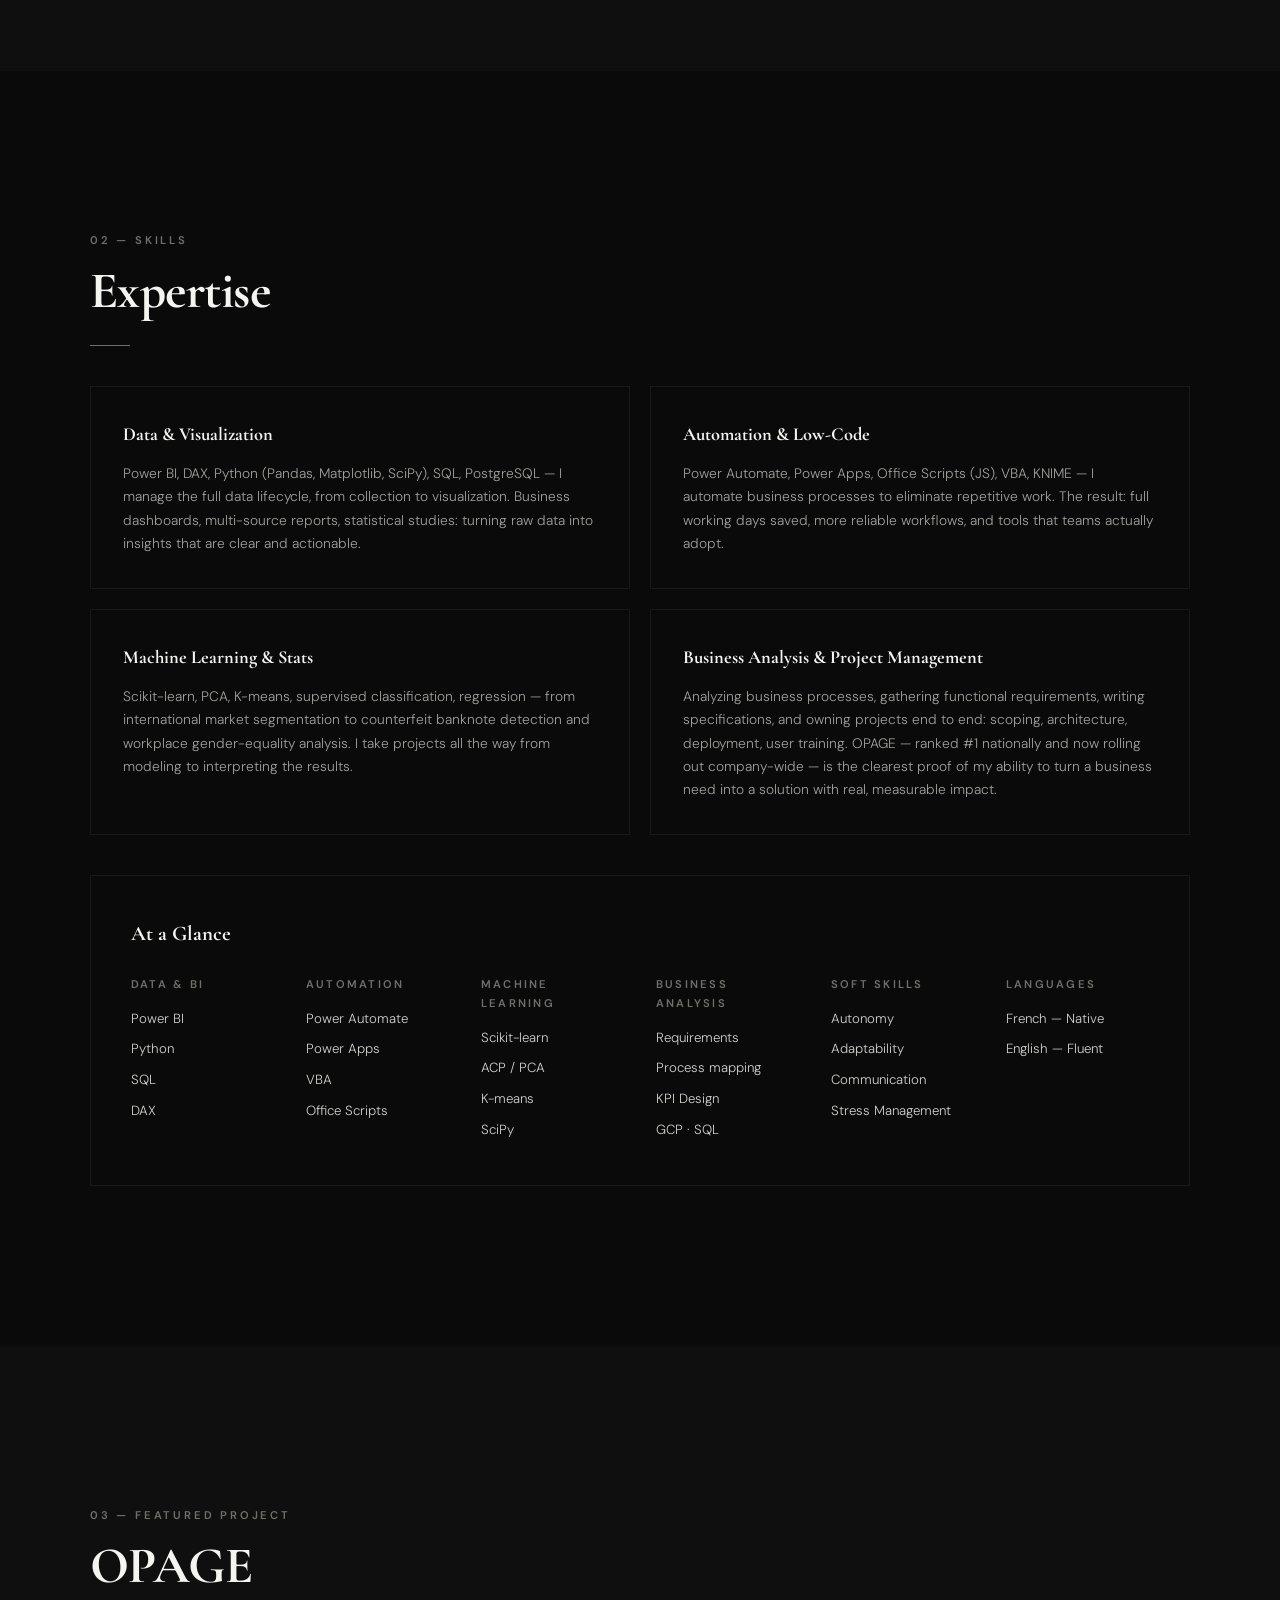
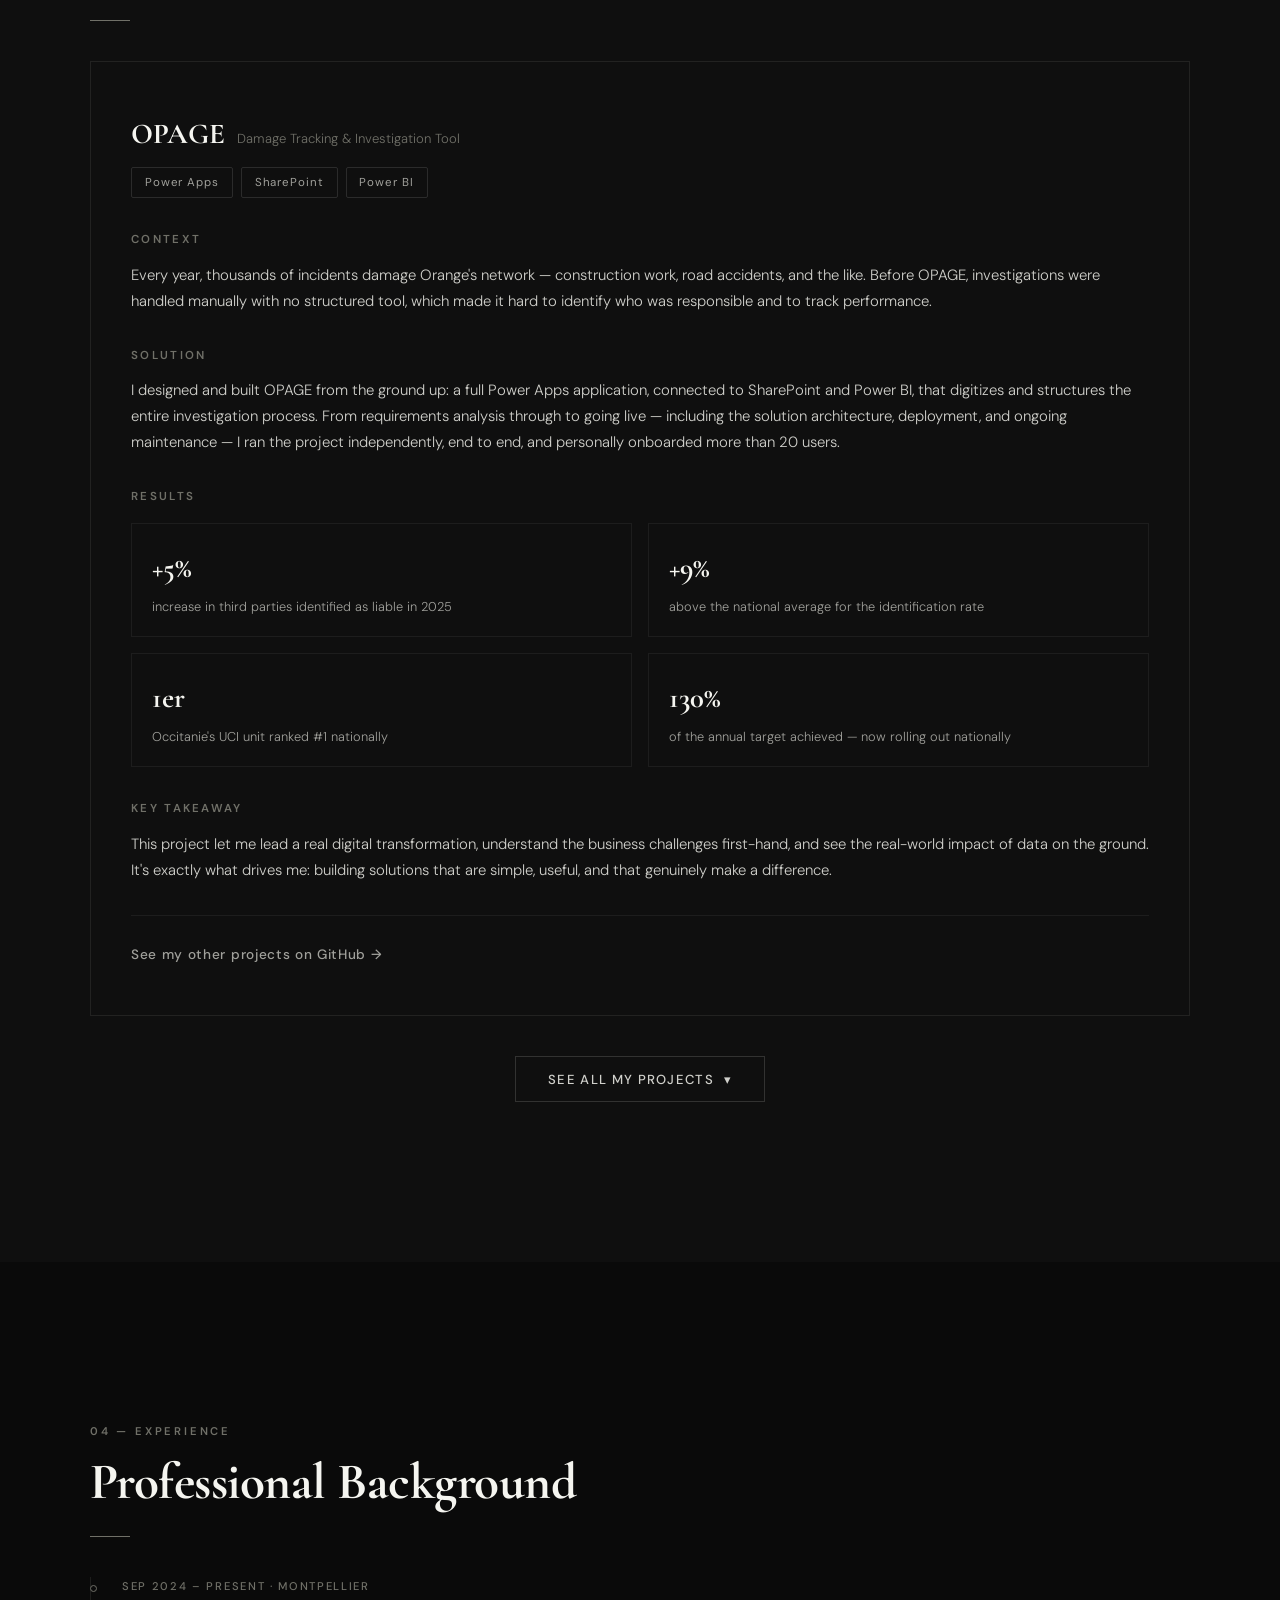
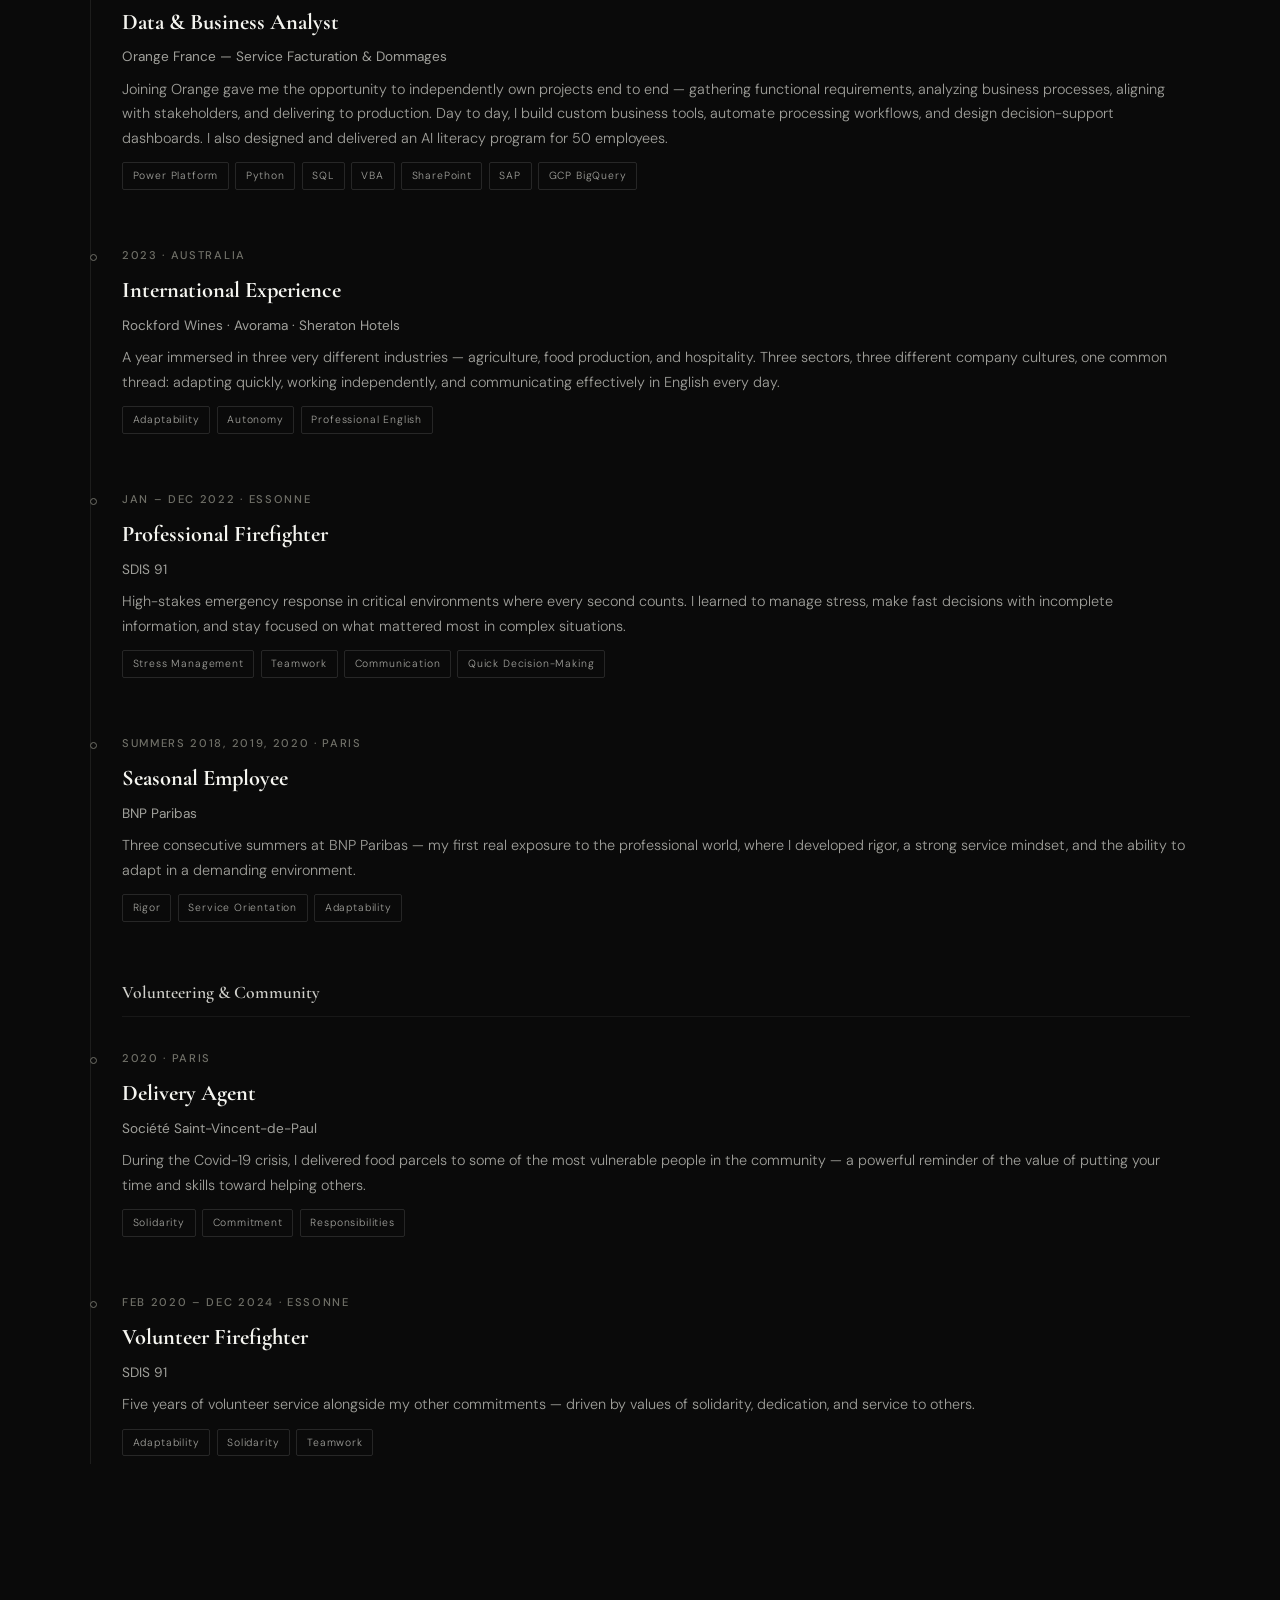
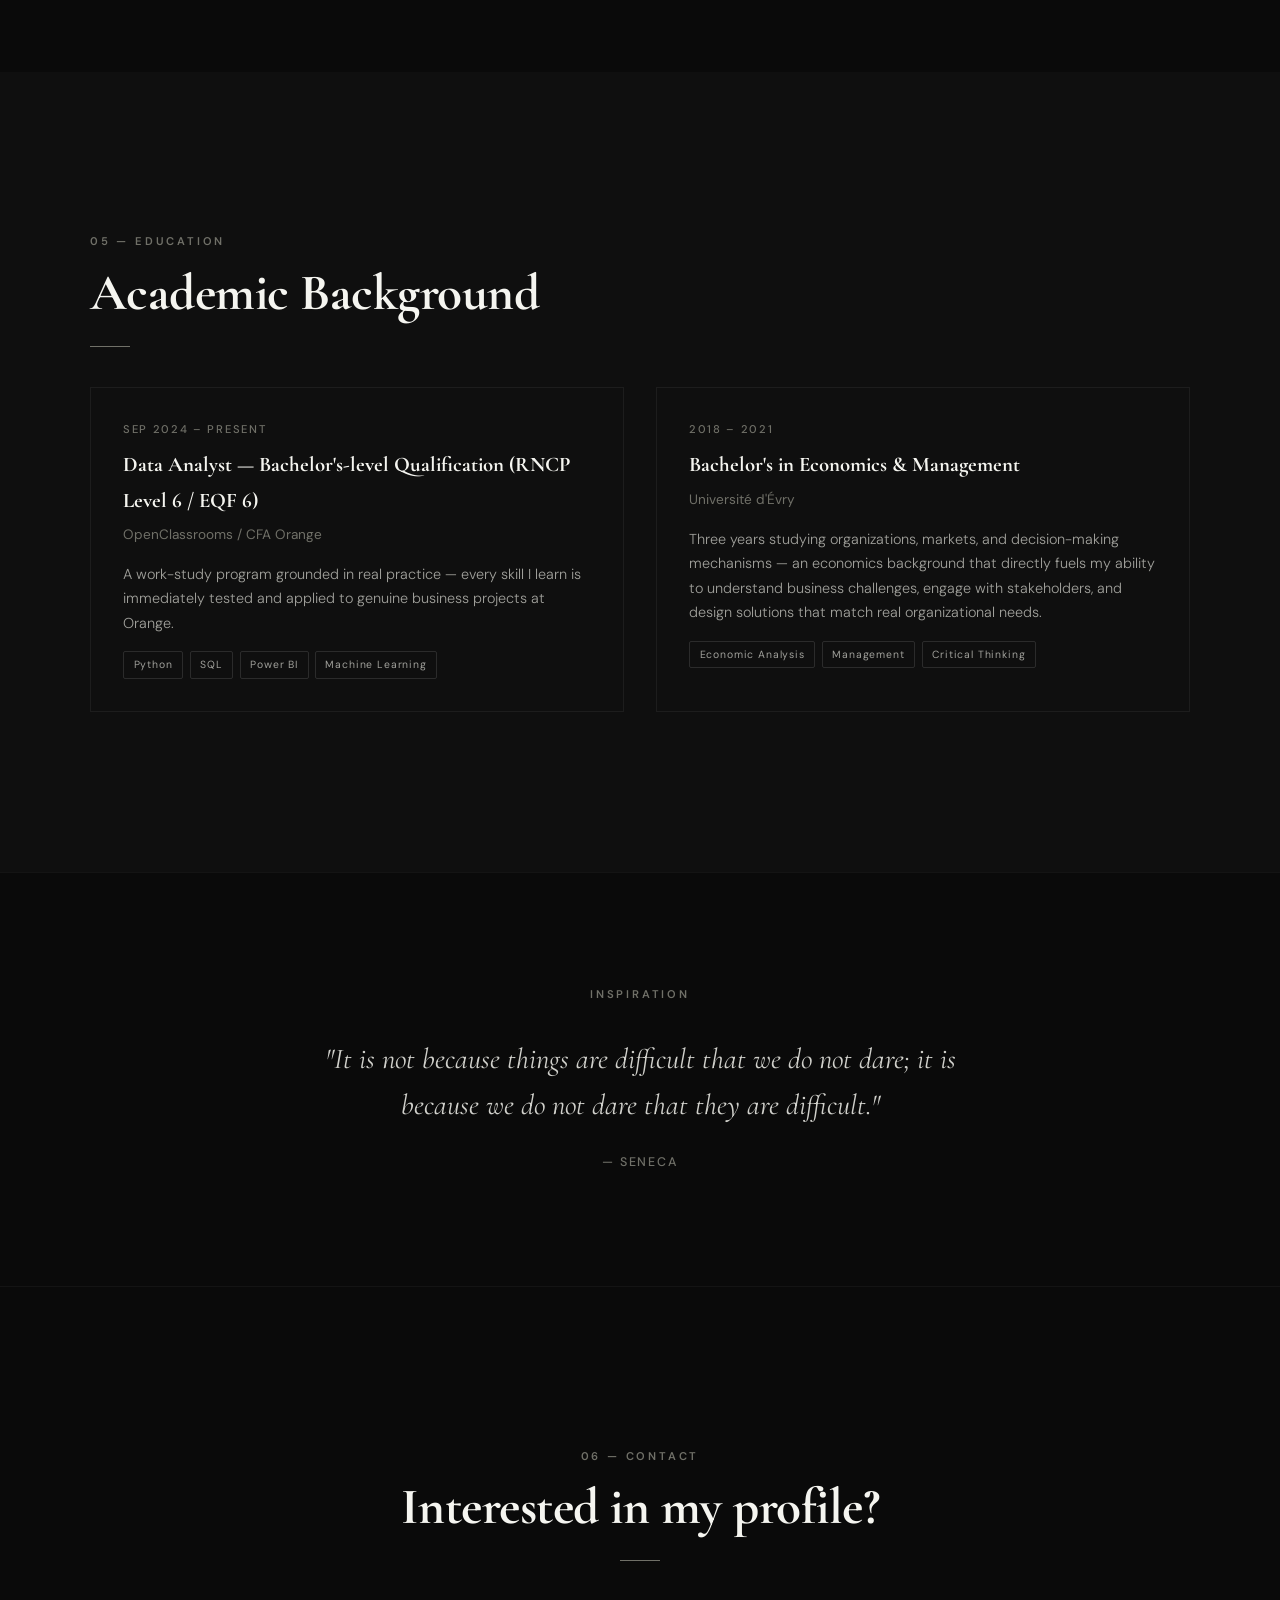
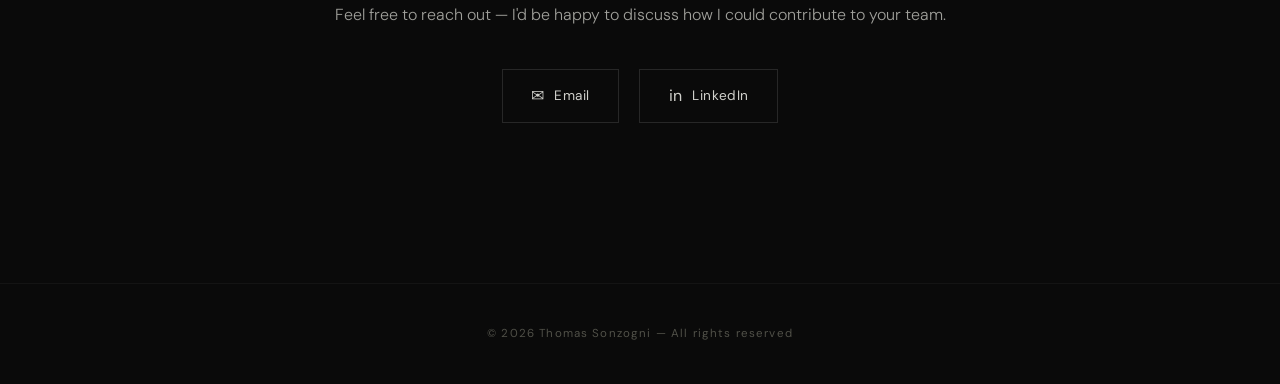
==== commit 2096838e: "Full EN translation audit pass Structural: - Add data-i18n to 5 hardcoded elements (Automatisation h" ====
--- a/index.html
+++ b/index.html
@@ -653,7 +653,7 @@
           <ul><li>Power BI</li><li>Python</li><li>SQL</li><li>DAX</li></ul>
         </div>
         <div class="overview-col">
-          <h4>Automatisation</h4>
+          <h4 data-i18n="col-automation-h4">Automatisation</h4>
           <ul><li>Power Automate</li><li>Power Apps</li><li>VBA</li><li>Office Scripts</li></ul>
         </div>
         <div class="overview-col">
@@ -661,8 +661,8 @@
           <ul><li>Scikit-learn</li><li>ACP / PCA</li><li>K-means</li><li>SciPy</li></ul>
         </div>
         <div class="overview-col">
-          <h4>Analyse Métier</h4>
-          <ul><li>Recueil besoins</li><li>Process mapping</li><li>KPI Design</li><li>GCP · SQL</li></ul>
+          <h4 data-i18n="col-ba-h4">Analyse Métier</h4>
+          <ul><li data-i18n="col-ba-li-1">Recueil besoins</li><li>Process mapping</li><li>KPI Design</li><li>GCP · SQL</li></ul>
         </div>
         <div class="overview-col">
           <h4 data-i18n="col-softskills-h4">Soft Skills</h4>
@@ -695,7 +695,7 @@
     <div class="project-card reveal reveal-delay-3">
       <div class="project-header">
         <span class="project-name">OPAGE</span>
-        <span class="project-long">Outil de Pilotage des dommAGEs</span>
+        <span class="project-long" data-i18n="project-long-name">Outil de Pilotage des dommAGEs</span>
       </div>
       <div class="project-stack">
         <span class="tag">Power Apps</span>
@@ -1136,7 +1136,7 @@
 
     <div class="formation-grid reveal reveal-delay-3">
       <div class="formation-card">
-        <div class="timeline-date">09/2024 – Présent</div>
+        <div class="timeline-date" data-i18n="edu-1-date">09/2024 – Présent</div>
         <h3 data-i18n="edu-1-title">Data Analyst — Titre RNCP Niveau 6</h3>
         <div class="sub">OpenClassrooms / CFA Orange</div>
         <p data-i18n="edu-1-desc">Formation en alternance ancrée dans le concret : chaque compétence acquise est immédiatement testée, challengée et appliquée sur de vrais projets métier au sein d'Orange.</p>
@@ -1191,6 +1191,20 @@
 
 <script>
 // ─── TRANSLATIONS ───
+/* GLOSSARY — keep vocabulary consistent across all EN keys
+   alternance             → work-study program
+   RNCP Niveau 6          → Bachelor's-level Qualification (RNCP Level 6 / EQF 6)
+   tiers / tiers responsables → third parties
+   lettre de commande     → purchase order
+   infocentre SI          → SI data warehouse
+   pompier volontaire     → volunteer firefighter
+   sapeur-pompier pro     → professional firefighter
+   auxiliaire de vacances → seasonal employee
+   formation (académique) → qualification / academic training  (NOT "training")
+   projet de formation    → academic project                   (NOT "training project")
+   Présent                → Present
+   il y a X ans           → in [month + year]
+*/
 const translations = {
   fr: {
     'nav-about': 'À propos',
@@ -1218,16 +1232,18 @@
     'skill-cat-4-title': 'Analyse Métier & Gestion de Projet',
     'skill-cat-4-p': 'Analyser les processus métier, recueillir les besoins fonctionnels, rédiger les spécifications et piloter le projet de A à Z : cadrage, architecture, déploiement, formation des utilisateurs. OPAGE, classé 1er nationalement, illustre ma capacité à transformer un besoin métier en solution à fort impact mesurable.',
     'skills-overview-h3': 'En un coup d\'œil',
-    'col-methods-h4': 'Méthodologies',
-    'method-li-1': 'Gestion de projet',
-    'method-li-3': 'Automatisation',
     'col-langs-h4': 'Langues',
     'lang-native': 'Français — Natif',
     'lang-fluent': 'Anglais — Courant',
+    'col-automation-h4': 'Automatisation',
+    'col-ba-h4': 'Analyse Métier',
+    'col-ba-li-1': 'Recueil besoins',
     'col-softskills-h4': 'Soft Skills',
     'soft-li-1': 'Autonomie',
     'soft-li-2': 'Adaptabilité',
     'soft-li-4': 'Gestion du stress',
+    'project-long-name': 'Outil de Pilotage des dommAGEs',
+    'edu-1-date': '09/2024 – Présent',
     'project-label': '03 — Projet phare',
     'project-context-title': 'Le contexte',
     'project-context-text': 'Chaque année, des milliers de dommages sont causés sur le réseau Orange par des tiers : travaux de chantier, accidents de la route... Avant OPAGE, les enquêtes étaient gérées manuellement, sans outil structuré, ce qui rendait difficile l\'identification des responsables et le suivi de la performance.',
@@ -1355,30 +1371,32 @@
     'hero-avail': 'Available immediately',
     'about-label': '01 — About',
     'about-title': 'My Background',
-    'about-p1': 'I\'m driven by data and by what it can do to make people\'s lives easier — I joined Orange as a Data Analyst two years ago. I like owning projects end to end, analyzing business processes, gathering functional requirements, and building tools that have a real impact — turning complex needs into solutions that are simple and effective.',
+    'about-p1': 'I\'m driven by data and by what it can do to make people\'s lives easier — I joined Orange as a Data Analyst in September 2024. I like owning projects end to end, analyzing business processes, gathering functional requirements, and building tools that have a real impact — turning complex needs into solutions that are simple and effective.',
     'about-p2': 'Before that, I worked as a professional firefighter and spent a year in Australia. Very different experiences, but they taught me what matters most: adapting fast, staying level-headed under pressure, working well as part of a team, and always putting people first in whatever I do.',
     'about-p3': 'Those experiences shaped how I approach data projects today: with pragmatism, curiosity, and a genuine drive to build things that actually matter. What motivates me now is keeping that momentum going — building useful solutions, growing my skills, and taking on new challenges.',
     'skills-label': '02 — Skills',
     'skills-title': 'Expertise',
-    'skill-cat-1-title': 'Data & Visualisation',
+    'skill-cat-1-title': 'Data & Visualization',
     'skill-cat-1-p': 'Power BI, DAX, Python (Pandas, Matplotlib, SciPy), SQL, PostgreSQL — I manage the full data lifecycle, from collection to visualization. Business dashboards, multi-source reports, statistical studies: turning raw data into insights that are clear and actionable.',
     'skill-cat-2-title': 'Automation & Low-Code',
     'skill-cat-2-p': 'Power Automate, Power Apps, Office Scripts (JS), VBA, KNIME — I automate business processes to eliminate repetitive work. The result: full working days saved, more reliable workflows, and tools that teams actually adopt.',
     'skill-cat-3-title': 'Machine Learning & Stats',
-    'skill-cat-3-p': 'Scikit-learn, PCA, K-means, supervised classification, regression — from international market segmentation to counterfeit banknote detection and gender-equality analysis. I take projects all the way from modeling to interpreting the results.',
+    'skill-cat-3-p': 'Scikit-learn, PCA, K-means, supervised classification, regression — from international market segmentation to counterfeit banknote detection and workplace gender-equality analysis. I take projects all the way from modeling to interpreting the results.',
     'skill-cat-4-title': 'Business Analysis & Project Management',
     'skill-cat-4-p': 'Analyzing business processes, gathering functional requirements, writing specifications, and owning projects end to end: scoping, architecture, deployment, user training. OPAGE — ranked #1 nationally and now rolling out company-wide — is the clearest proof of my ability to turn a business need into a solution with real, measurable impact.',
     'skills-overview-h3': 'At a Glance',
-    'col-methods-h4': 'Methods',
-    'method-li-1': 'Project Mgmt',
-    'method-li-3': 'Automation',
+    'col-automation-h4': 'Automation',
+    'col-ba-h4': 'Business Analysis',
+    'col-ba-li-1': 'Requirements',
     'col-langs-h4': 'Languages',
     'lang-native': 'French — Native',
     'lang-fluent': 'English — Fluent',
     'col-softskills-h4': 'Soft Skills',
     'soft-li-1': 'Autonomy',
     'soft-li-2': 'Adaptability',
-    'soft-li-4': 'Stress Mgmt',
+    'soft-li-4': 'Stress Management',
+    'project-long-name': 'Damage Tracking & Investigation Tool',
+    'edu-1-date': 'Sep 2024 – Present',
     'project-label': '03 — Featured Project',
     'project-context-title': 'Context',
     'project-context-text': 'Every year, thousands of incidents damage Orange\'s network — construction work, road accidents, and the like. Before OPAGE, investigations were handled manually with no structured tool, which made it hard to identify who was responsible and to track performance.',
@@ -1394,7 +1412,7 @@
     'project-github-link': 'See my other projects on GitHub',
     'exp-label': '04 — Experience',
     'exp-title': 'Professional Background',
-    'exp-1-date': '09/2024 – Present · Montpellier',
+    'exp-1-date': 'Sep 2024 – Present · Montpellier',
     'exp-1-title': 'Data & Business Analyst',
     'exp-1-desc': 'Joining Orange gave me the opportunity to independently own projects end to end — gathering functional requirements, analyzing business processes, aligning with stakeholders, and delivering to production. Day to day, I build custom business tools, automate processing workflows, and design decision-support dashboards. I also designed and delivered an AI literacy program for 50 employees.',
     'exp-2-date': '2023 · Australia',
@@ -1403,14 +1421,14 @@
     'tag-adaptabilite': 'Adaptability',
     'tag-autonomie': 'Autonomy',
     'tag-anglais-pro': 'Professional English',
-    'exp-3-date': '01/2022 – 12/2022 · Essonne',
+    'exp-3-date': 'Jan – Dec 2022 · Essonne',
     'exp-3-title': 'Professional Firefighter',
     'exp-3-desc': 'High-stakes emergency response in critical environments where every second counts. I learned to manage stress, make fast decisions with incomplete information, and stay focused on what mattered most in complex situations.',
     'tag-gestion-stress': 'Stress Management',
     'tag-travail-equipe': 'Teamwork',
     'tag-decision-rapide': 'Quick Decision-Making',
     'exp-4-date': 'Summers 2018, 2019, 2020 · Paris',
-    'exp-4-title': 'Summer Intern',
+    'exp-4-title': 'Seasonal Employee',
     'exp-4-desc': 'Three consecutive summers at BNP Paribas — my first real exposure to the professional world, where I developed rigor, a strong service mindset, and the ability to adapt in a demanding environment.',
     'tag-rigueur': 'Rigor',
     'tag-sens-service': 'Service Orientation',
@@ -1421,12 +1439,12 @@
     'tag-solidarite': 'Solidarity',
     'tag-engagement-tag': 'Commitment',
     'tag-responsabilites': 'Responsibilities',
-    'exp-6-date': '02/2020 – 12/2024 · Essonne',
+    'exp-6-date': 'Feb 2020 – Dec 2024 · Essonne',
     'exp-6-title': 'Volunteer Firefighter',
     'exp-6-desc': 'Five years of volunteer service alongside my other commitments — driven by values of solidarity, dedication, and service to others.',
     'edu-label': '05 — Education',
     'edu-title': 'Academic Background',
-    'edu-1-title': 'Data Analyst — RNCP Level 6 Certification',
+    'edu-1-title': 'Data Analyst — Bachelor\'s-level Qualification (RNCP Level 6 / EQF 6)',
     'edu-1-desc': 'A work-study program grounded in real practice — every skill I learn is immediately tested and applied to genuine business projects at Orange.',
     'edu-2-title': "Bachelor's in Economics & Management",
     'edu-2-desc': 'Three years studying organizations, markets, and decision-making mechanisms — an economics background that directly fuels my ability to understand business challenges, engage with stakeholders, and design solutions that match real organizational needs.',
@@ -1444,7 +1462,7 @@
     'mini-toggle-more': 'Show more',
     'mini-toggle-less': 'Show less',
     'group-entreprise': 'Enterprise Projects',
-    'group-formation': 'Training Projects',
+    'group-formation': 'Academic Projects',
     'e1-title': 'Purchase Order Tracking',
     'e1-meta': 'Orange · Power BI · BigQuery GCP · Power Automate',
     'e1-desc': 'A multi-source Power BI report combining consumption data from the SI data warehouse, a manual linking file, and BigQuery GCP queries. Duplicate purchase orders made direct aggregation unreliable, so I used the linking file as a reconciliation key. The report tracks budget envelopes in full — current spend, a 3-month rolling average, DAX-based forward projections, and an estimated depletion date — with repetitive manual queries replaced by interactive filters. Data refreshes are fully automated via a Power Automate flow triggered by a daily email.<br><br>Result: 30 minutes saved per use, with near real-time figures where other regions are still working from data up to three months old. National rollout is under discussion.',
@@ -1496,7 +1514,11 @@
   }
 };
 
-let currentLang = localStorage.getItem('lang') || 'fr';
+let currentLang;
+try { currentLang = localStorage.getItem('lang'); } catch (e) {}
+if (!currentLang) {
+  currentLang = (navigator.language || navigator.userLanguage || '').startsWith('fr') ? 'fr' : 'en';
+}
 
 function setLanguage(lang) {
   currentLang = lang;
@@ -1527,7 +1549,7 @@
     toggle.textContent = translations[lang][body.classList.contains('open') ? 'mini-toggle-less' : 'mini-toggle-more'];
   });
 
-  localStorage.setItem('lang', lang);
+  try { localStorage.setItem('lang', lang); } catch (e) {}
 }
 
 function toggleAllProjects() {
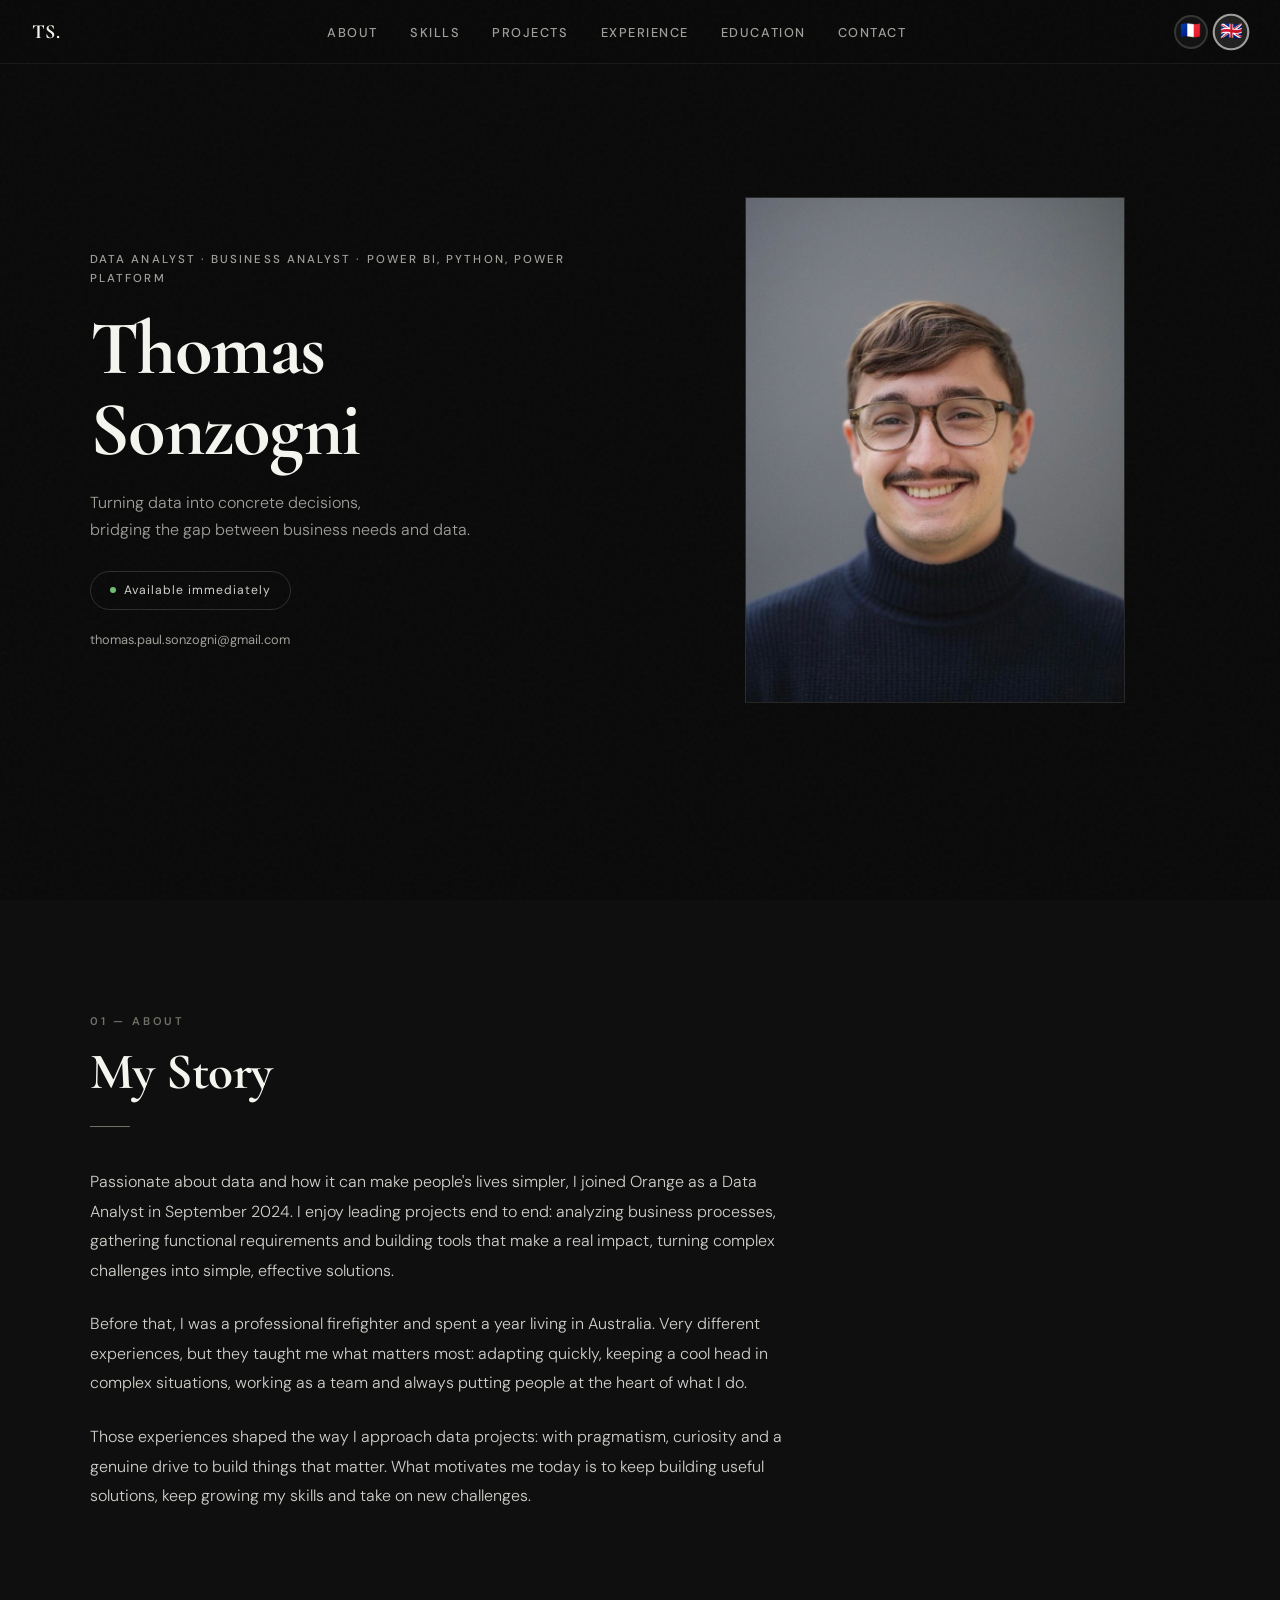
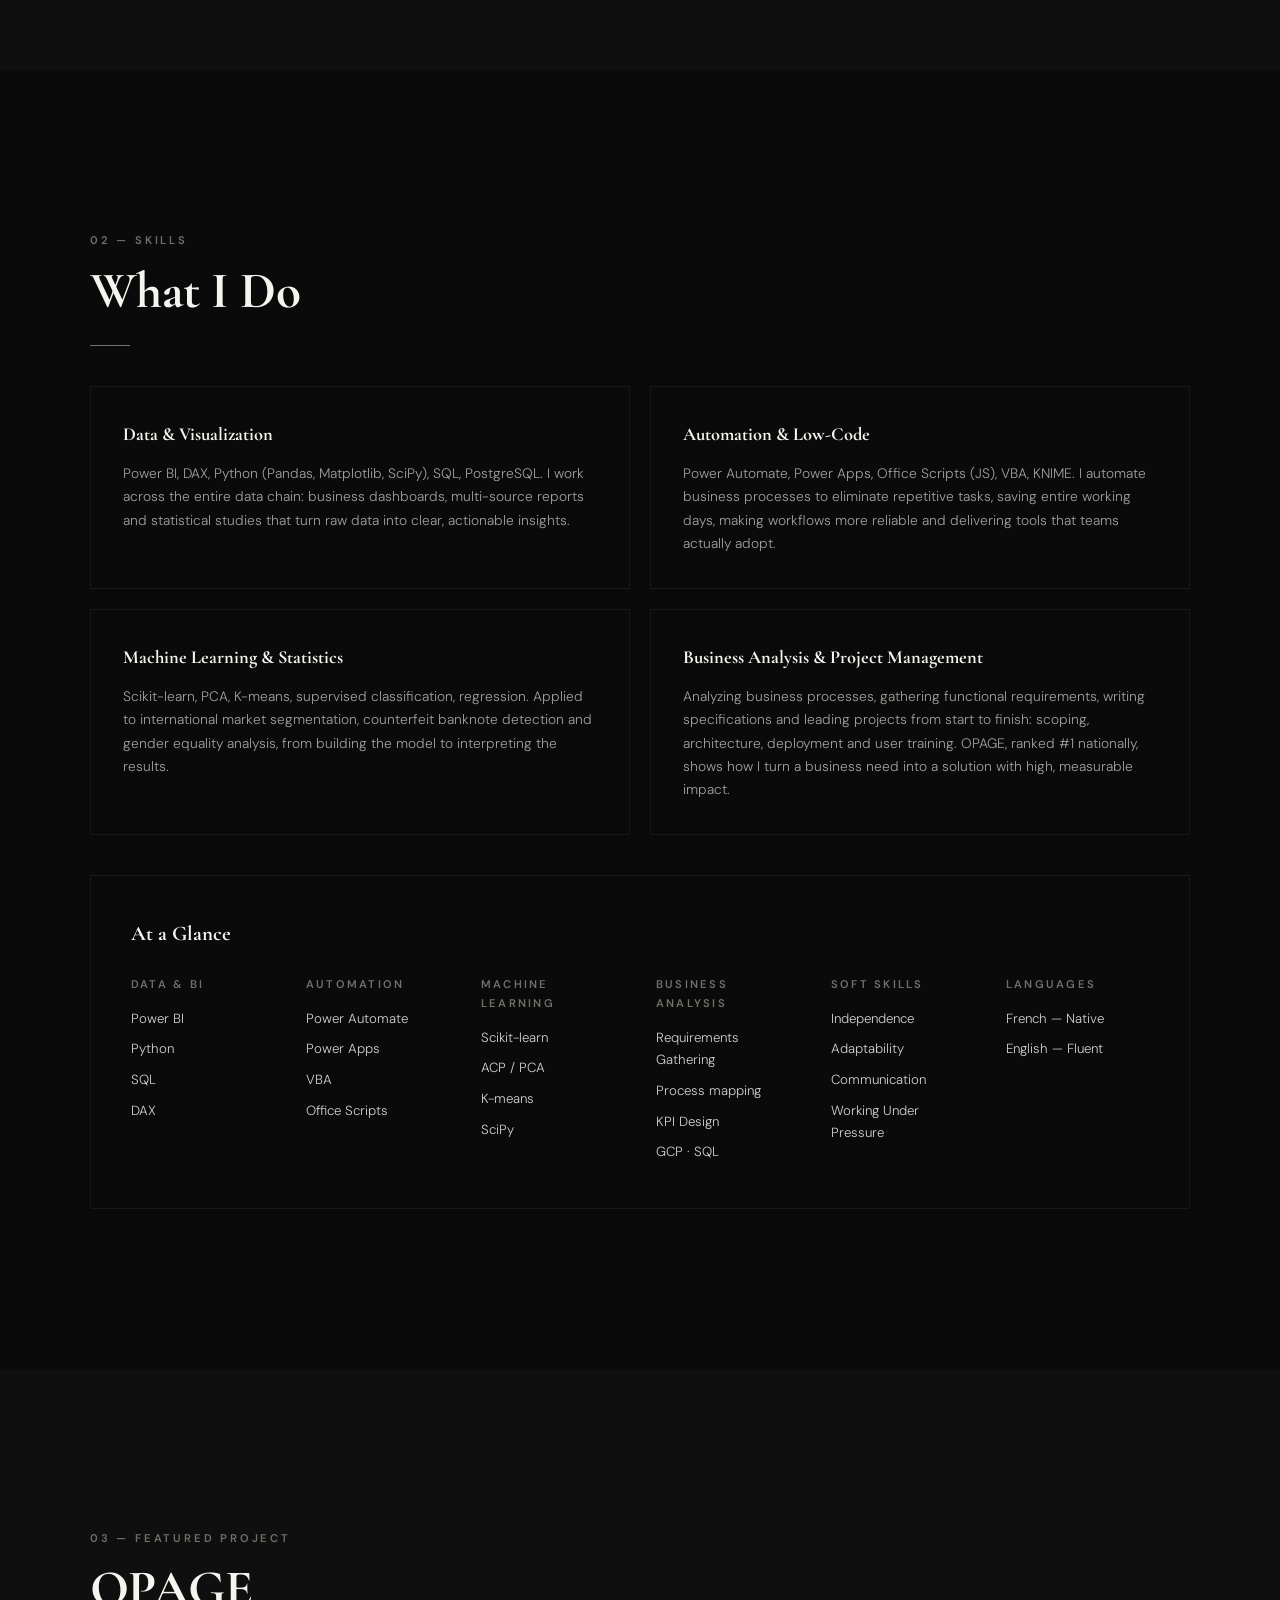
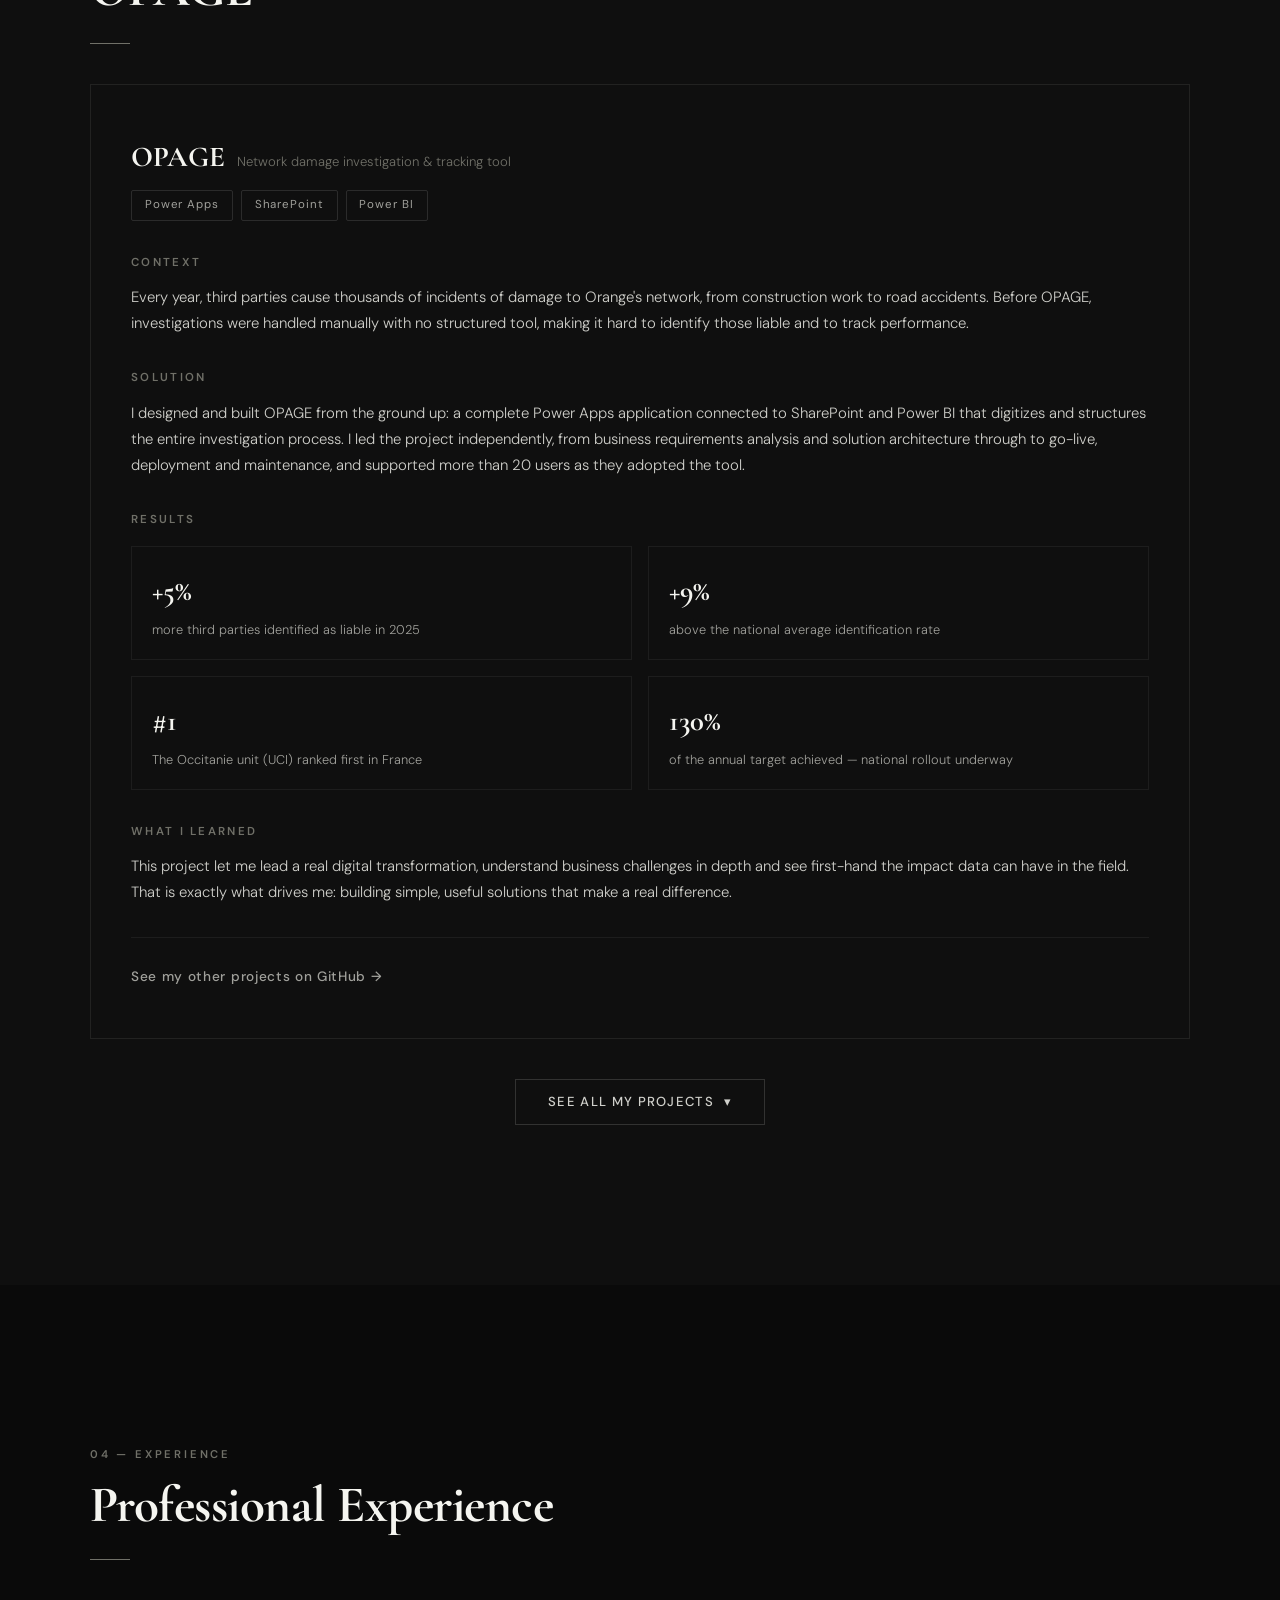
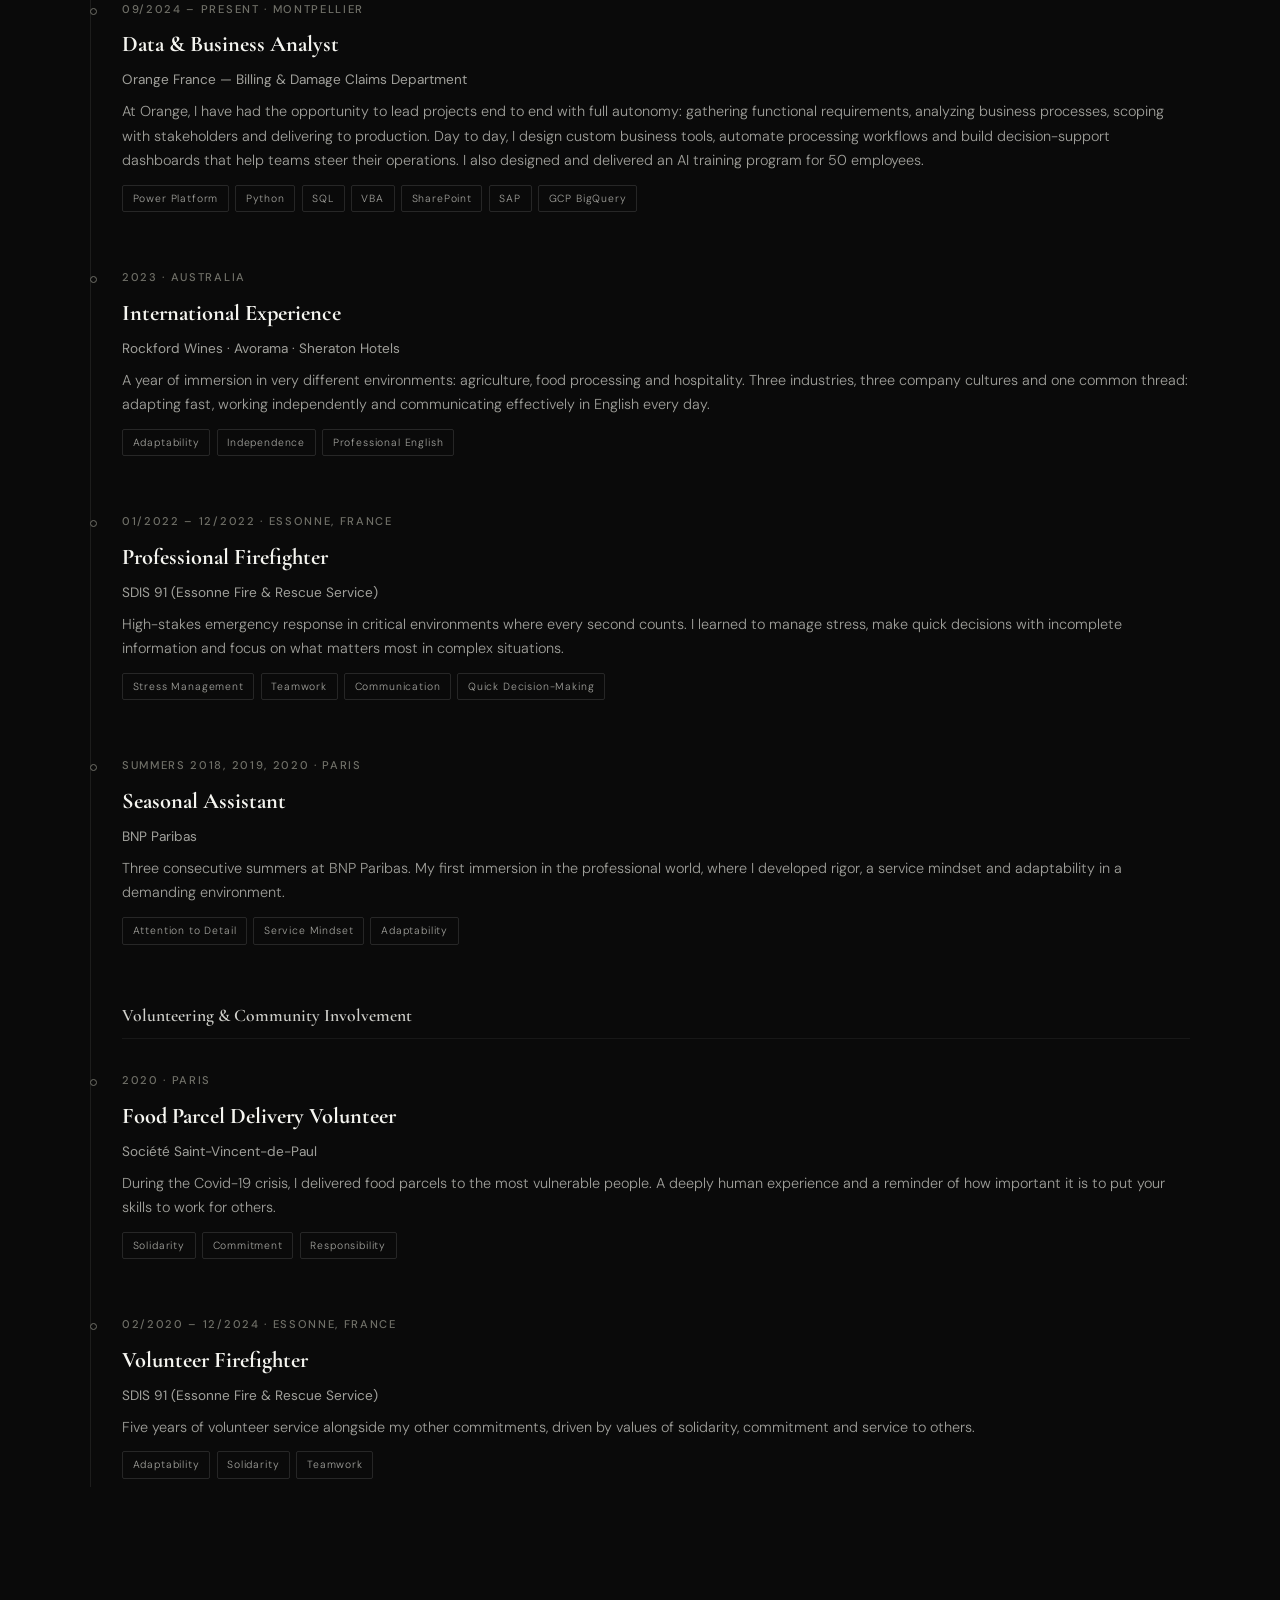
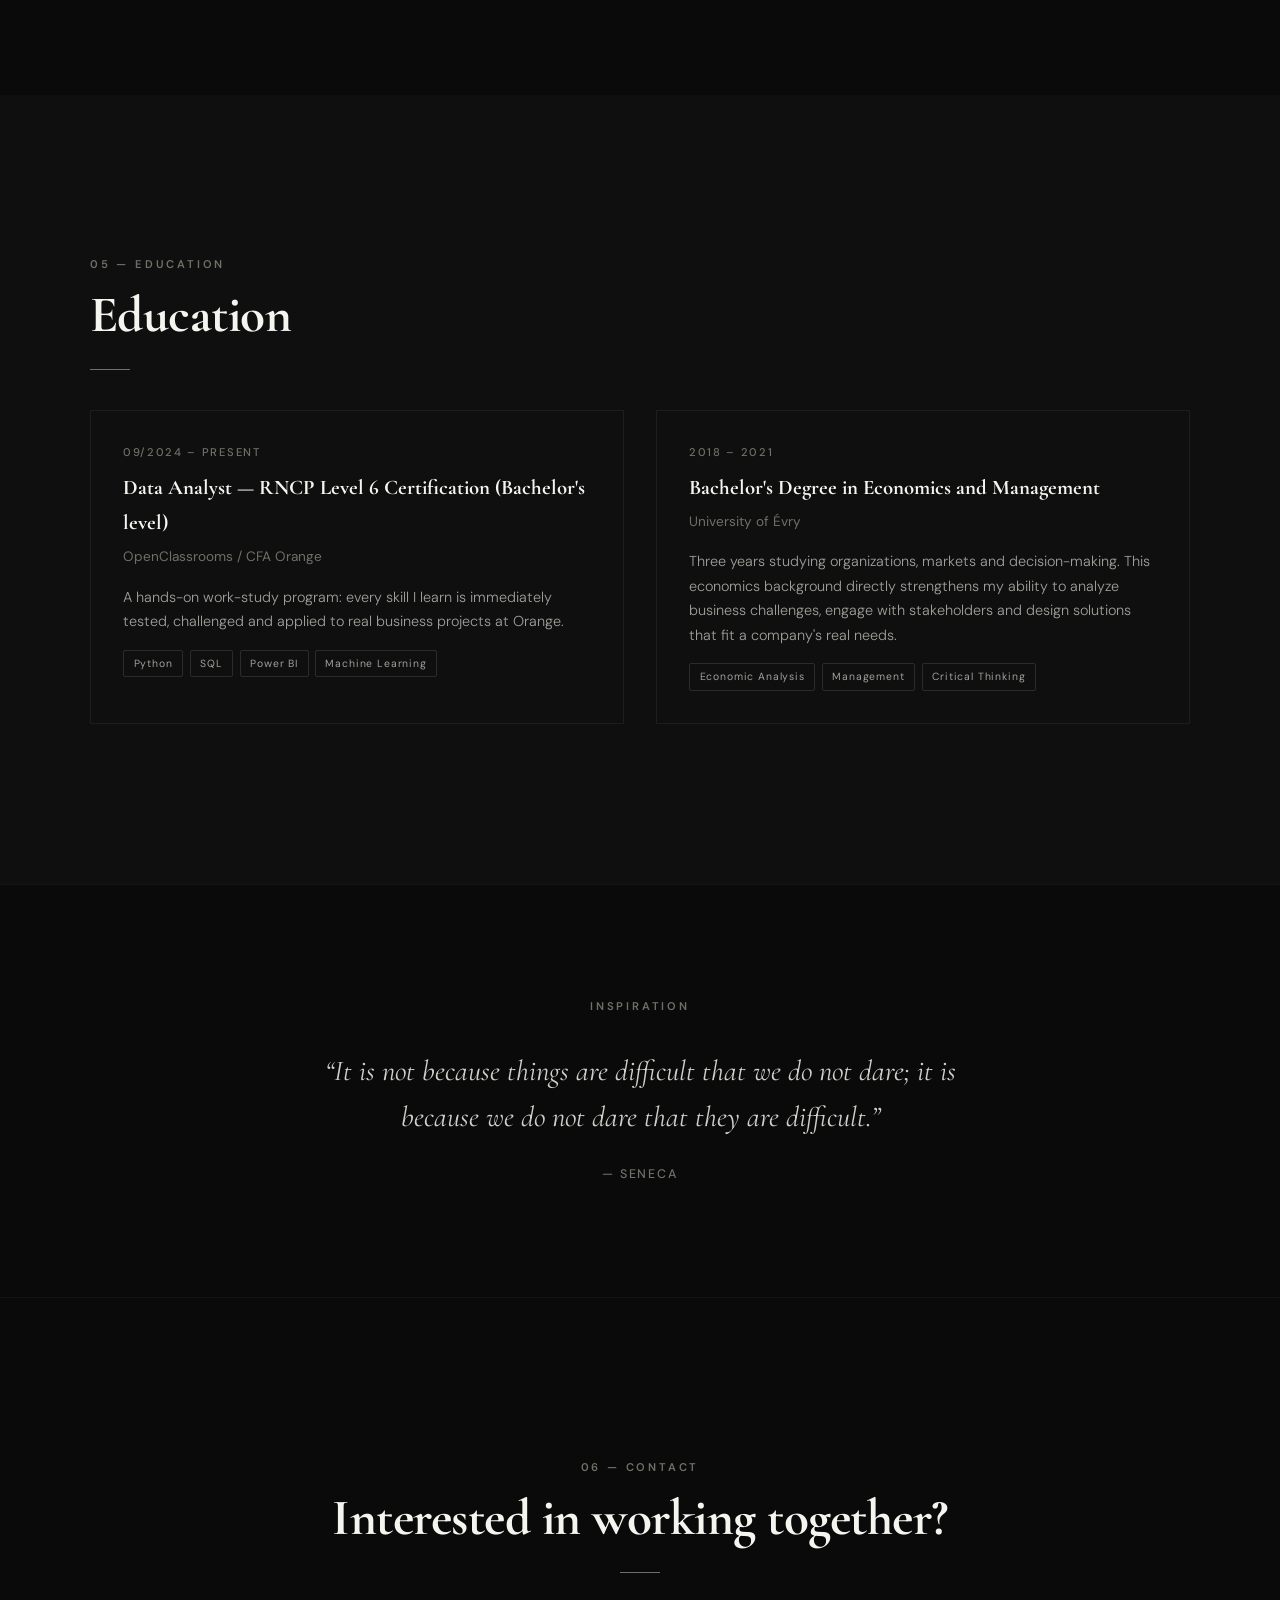
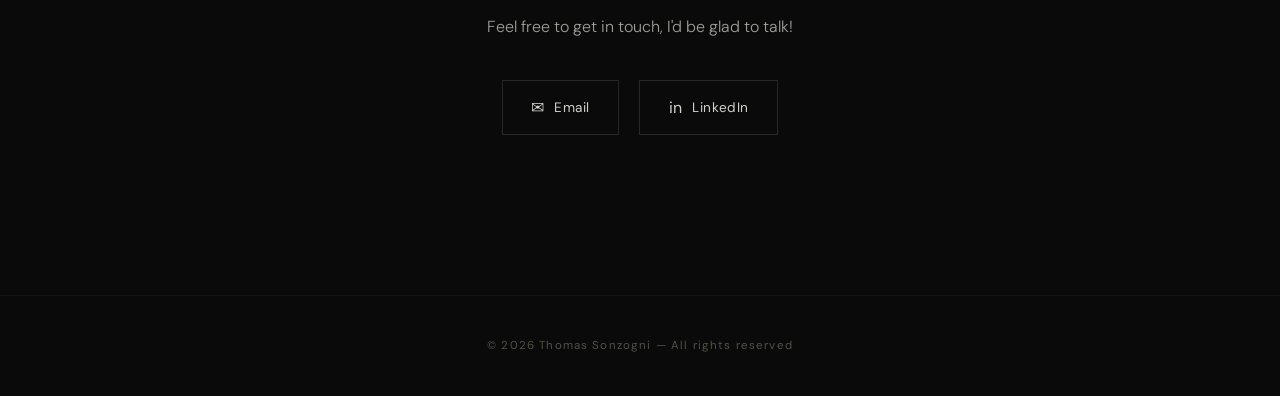
==== commit 1ef9a640: "Apply translations-en.js: full EN rewrite + new i18n coverage EN translations: - Replace entire en: " ====
--- a/index.html
+++ b/index.html
@@ -653,7 +653,7 @@
           <ul><li>Power BI</li><li>Python</li><li>SQL</li><li>DAX</li></ul>
         </div>
         <div class="overview-col">
-          <h4 data-i18n="col-automation-h4">Automatisation</h4>
+          <h4 data-i18n="col-auto-h4">Automatisation</h4>
           <ul><li>Power Automate</li><li>Power Apps</li><li>VBA</li><li>Office Scripts</li></ul>
         </div>
         <div class="overview-col">
@@ -662,7 +662,7 @@
         </div>
         <div class="overview-col">
           <h4 data-i18n="col-ba-h4">Analyse Métier</h4>
-          <ul><li data-i18n="col-ba-li-1">Recueil besoins</li><li>Process mapping</li><li>KPI Design</li><li>GCP · SQL</li></ul>
+          <ul><li data-i18n="ba-li-1">Recueil besoins</li><li>Process mapping</li><li>KPI Design</li><li>GCP · SQL</li></ul>
         </div>
         <div class="overview-col">
           <h4 data-i18n="col-softskills-h4">Soft Skills</h4>
@@ -695,7 +695,7 @@
     <div class="project-card reveal reveal-delay-3">
       <div class="project-header">
         <span class="project-name">OPAGE</span>
-        <span class="project-long" data-i18n="project-long-name">Outil de Pilotage des dommAGEs</span>
+        <span class="project-long" data-i18n="project-long">Outil de Pilotage des dommAGEs</span>
       </div>
       <div class="project-stack">
         <span class="tag">Power Apps</span>
@@ -725,7 +725,7 @@
             <div class="result-desc" data-i18n="result-2-desc">au-dessus de la moyenne nationale sur le taux d'identification</div>
           </div>
           <div class="result-item">
-            <div class="result-number">1er</div>
+            <div class="result-number" data-i18n="result-3-number">1er</div>
             <div class="result-desc" data-i18n="result-3-desc">UCI Occitanie classée 1ère au niveau national</div>
           </div>
           <div class="result-item">
@@ -813,7 +813,7 @@
               <div class="mini-card-title" data-i18n="e4-title">Automatisation Traitement Fournisseurs</div>
               <div class="mini-card-meta" data-i18n="e4-meta">Orange · VBA · Excel</div>
               <div class="mini-card-tags">
-                <span class="tag">VBA</span><span class="tag">Excel</span><span class="tag">Automatisation</span>
+                <span class="tag">VBA</span><span class="tag">Excel</span><span class="tag" data-i18n="tag-automation">Automatisation</span>
               </div>
             </div>
             <div class="mini-card-toggle">Voir plus</div>
@@ -829,7 +829,7 @@
               <div class="mini-card-title" data-i18n="e5-title">Formation IA Générative Dinootoo</div>
               <div class="mini-card-meta" data-i18n="e5-meta">Orange · IA Générative · 50 collaborateurs</div>
               <div class="mini-card-tags">
-                <span class="tag">IA Générative</span><span class="tag">Prompt Engineering</span><span class="tag">Formation</span>
+                <span class="tag" data-i18n="tag-genai">IA Générative</span><span class="tag">Prompt Engineering</span><span class="tag" data-i18n="tag-training">Formation</span>
               </div>
             </div>
             <div class="mini-card-toggle">Voir plus</div>
@@ -901,7 +901,7 @@
               <div class="mini-card-title" data-i18n="f5-title">Base de données immobilières</div>
               <div class="mini-card-meta" data-i18n="f5-meta">OpenClassrooms · Nov-Déc 2024 · ~1 mois</div>
               <div class="mini-card-tags">
-                <span class="tag">SQL</span><span class="tag">PostgreSQL</span><span class="tag">Modélisation</span>
+                <span class="tag">SQL</span><span class="tag">PostgreSQL</span><span class="tag" data-i18n="tag-modeling">Modélisation</span>
               </div>
             </div>
             <div class="mini-card-toggle">Voir plus</div>
@@ -969,7 +969,7 @@
               <div class="mini-card-title" data-i18n="f9-title">Analyse statistique librairie</div>
               <div class="mini-card-meta" data-i18n="f9-meta">OpenClassrooms · Sept 2025 · ~1 mois</div>
               <div class="mini-card-tags">
-                <span class="tag">Python</span><span class="tag">Statistiques</span><span class="tag">SciPy</span>
+                <span class="tag">Python</span><span class="tag" data-i18n="tag-stats">Statistiques</span><span class="tag">SciPy</span>
               </div>
             </div>
             <div class="mini-card-toggle">Voir plus</div>
@@ -986,7 +986,7 @@
               <div class="mini-card-title" data-i18n="f11-title">Étude de marché internationale</div>
               <div class="mini-card-meta" data-i18n="f11-meta">OpenClassrooms · Oct 2025 · ~2 mois</div>
               <div class="mini-card-tags">
-                <span class="tag">Python</span><span class="tag">ACP</span><span class="tag">K-means</span><span class="tag">Machine Learning</span>
+                <span class="tag">Python</span><span class="tag" data-i18n="tag-pca">ACP</span><span class="tag">K-means</span><span class="tag">Machine Learning</span>
               </div>
             </div>
             <div class="mini-card-toggle">Voir plus</div>
@@ -1049,7 +1049,7 @@
       <div class="timeline-item">
         <div class="timeline-date" data-i18n="exp-1-date">09/2024 – Présent · Montpellier</div>
         <div class="timeline-title" data-i18n="exp-1-title">Data &amp; Business Analyst</div>
-        <div class="timeline-company">Orange France — Service Facturation &amp; Dommages</div>
+        <div class="timeline-company" data-i18n="exp-1-company">Orange France — Service Facturation &amp; Dommages</div>
         <div class="timeline-desc">
           <p data-i18n="exp-1-desc">En rejoignant Orange, j'ai eu l'opportunité de piloter en totale autonomie des projets de bout en bout : recueil des besoins fonctionnels, analyse des processus métier, cadrage avec les parties prenantes et mise en production. Au quotidien, je conçois des outils métier sur mesure, automatise des flux de traitement et construis des tableaux de bord décisionnels pour aider les équipes à piloter leur activité. J'ai également conçu et animé un programme de formation IA pour 50 collaborateurs.</p>
           <div class="timeline-skills">
@@ -1075,7 +1075,7 @@
       <div class="timeline-item">
         <div class="timeline-date" data-i18n="exp-3-date">01/2022 – 12/2022 · Essonne</div>
         <div class="timeline-title" data-i18n="exp-3-title">Sapeur-Pompier Professionnel</div>
-        <div class="timeline-company">SDIS 91</div>
+        <div class="timeline-company" data-i18n="exp-3-company">SDIS 91</div>
         <div class="timeline-desc">
           <p data-i18n="exp-3-desc">Interventions à fort enjeu humain, dans des environnements critiques où chaque seconde compte. J'ai appris à gérer le stress, prendre des décisions rapides avec des informations parfois incomplètes et prioriser l'essentiel dans des situations complexes.</p>
           <div class="timeline-skills">
@@ -1115,7 +1115,7 @@
       <div class="timeline-item">
         <div class="timeline-date" data-i18n="exp-6-date">02/2020 – 12/2024 · Essonne</div>
         <div class="timeline-title" data-i18n="exp-6-title">Sapeur-Pompier Volontaire</div>
-        <div class="timeline-company">SDIS 91</div>
+        <div class="timeline-company" data-i18n="exp-6-company">SDIS 91</div>
         <div class="timeline-desc">
           <p data-i18n="exp-6-desc">5 ans d'engagement bénévole en parallèle de mes autres activités. Une vocation portée par des valeurs de solidarité, d'engagement et de service aux autres.</p>
           <div class="timeline-skills">
@@ -1147,7 +1147,7 @@
       <div class="formation-card">
         <div class="timeline-date">2018 – 2021</div>
         <h3 data-i18n="edu-2-title">Licence Économie et Gestion</h3>
-        <div class="sub">Université d'Évry</div>
+        <div class="sub" data-i18n="edu-2-sub">Université d'Évry</div>
         <p data-i18n="edu-2-desc">Trois ans à comprendre les organisations, les marchés et les mécanismes de décision. Une culture économique qui nourrit directement ma capacité à analyser les enjeux métier, dialoguer avec les parties prenantes et concevoir des solutions adaptées aux besoins réels de l'entreprise.</p>
         <div class="timeline-skills" style="margin-top: 1rem;">
           <span class="tag" data-i18n="tag-analyse-eco">Analyse économique</span><span class="tag" data-i18n="tag-gestion-mgmt">Gestion</span><span class="tag" data-i18n="tag-esprit-critique">Esprit critique</span>
@@ -1235,15 +1235,27 @@
     'col-langs-h4': 'Langues',
     'lang-native': 'Français — Natif',
     'lang-fluent': 'Anglais — Courant',
-    'col-automation-h4': 'Automatisation',
+    'col-auto-h4': 'Automatisation',
     'col-ba-h4': 'Analyse Métier',
-    'col-ba-li-1': 'Recueil besoins',
+    'ba-li-1': 'Recueil besoins',
     'col-softskills-h4': 'Soft Skills',
     'soft-li-1': 'Autonomie',
     'soft-li-2': 'Adaptabilité',
     'soft-li-4': 'Gestion du stress',
-    'project-long-name': 'Outil de Pilotage des dommAGEs',
+    'project-long': 'Outil de Pilotage des dommAGEs',
     'edu-1-date': '09/2024 – Présent',
+    'result-3-number': '1er',
+    'exp-1-company': 'Orange France — Service Facturation & Dommages',
+    'exp-3-company': 'SDIS 91',
+    'exp-6-company': 'SDIS 91',
+    'edu-2-sub': 'Université d\'Évry',
+    'tag-automation': 'Automatisation',
+    'tag-genai': 'IA Générative',
+    'tag-training': 'Formation',
+    'tag-modeling': 'Modélisation',
+    'tag-stats': 'Statistiques',
+    'tag-pca': 'ACP',
+    'meta-description': 'Thomas Sonzogni, Data & Business Analyst. Power BI, Python, SQL, Power Platform. Je transforme la donnée en décisions concrètes.',
     'project-label': '03 — Projet phare',
     'project-context-title': 'Le contexte',
     'project-context-text': 'Chaque année, des milliers de dommages sont causés sur le réseau Orange par des tiers : travaux de chantier, accidents de la route... Avant OPAGE, les enquêtes étaient gérées manuellement, sans outil structuré, ce qui rendait difficile l\'identification des responsables et le suivi de la performance.',
@@ -1360,157 +1372,208 @@
     'f12-desc': 'Mission : détecter les faux billets en euros à partir de 6 dimensions géométriques. 1 500 billets (1 000 vrais, 500 faux). Particularité : 37 valeurs manquantes sur margin_low — imputées par régression linéaire (R²=0,47 / 0,50) plutôt que par la médiane. Feature engineering : 4 variables dérivées créées (height_diff, height_mean, margin_sum, aspect_ratio).<br><br>Quatre modèles testés sur split stratifié 80/20, optimisés via GridSearchCV, évalués sur le recall des faux — métrique prioritaire (mieux vaut signaler un vrai que laisser passer un faux). Régression Logistique avec seuil à 0,70 : recall=1,000, précision=0,971 — 100 % des faux détectés. KNN : recall=0,980. K-means non supervisé : recall=0,990. Random Forest : recall=0,990.<br><br>Modèle retenu : Régression Logistique, seul à atteindre recall=1,000. Livrable final : script Python autonome et déployable (joblib) — predict_on_csv.py — chargeant un CSV, imputant les manquants, appliquant le feature engineering et exportant probabilités et décisions.',
   },
   en: {
-    'nav-about': 'About',
-    'nav-skills': 'Skills',
-    'nav-project': 'Project',
-    'nav-experience': 'Experience',
-    'nav-education': 'Education',
-    'nav-contact': 'Contact',
-    'hero-tag': 'Data Analyst · Business Analyst · Power BI, Python, Power Platform',
-    'hero-subtitle': 'Bridging business insight and data to build solutions that make a real difference.',
-    'hero-avail': 'Available immediately',
-    'about-label': '01 — About',
-    'about-title': 'My Background',
-    'about-p1': 'I\'m driven by data and by what it can do to make people\'s lives easier — I joined Orange as a Data Analyst in September 2024. I like owning projects end to end, analyzing business processes, gathering functional requirements, and building tools that have a real impact — turning complex needs into solutions that are simple and effective.',
-    'about-p2': 'Before that, I worked as a professional firefighter and spent a year in Australia. Very different experiences, but they taught me what matters most: adapting fast, staying level-headed under pressure, working well as part of a team, and always putting people first in whatever I do.',
-    'about-p3': 'Those experiences shaped how I approach data projects today: with pragmatism, curiosity, and a genuine drive to build things that actually matter. What motivates me now is keeping that momentum going — building useful solutions, growing my skills, and taking on new challenges.',
-    'skills-label': '02 — Skills',
-    'skills-title': 'Expertise',
-    'skill-cat-1-title': 'Data & Visualization',
-    'skill-cat-1-p': 'Power BI, DAX, Python (Pandas, Matplotlib, SciPy), SQL, PostgreSQL — I manage the full data lifecycle, from collection to visualization. Business dashboards, multi-source reports, statistical studies: turning raw data into insights that are clear and actionable.',
-    'skill-cat-2-title': 'Automation & Low-Code',
-    'skill-cat-2-p': 'Power Automate, Power Apps, Office Scripts (JS), VBA, KNIME — I automate business processes to eliminate repetitive work. The result: full working days saved, more reliable workflows, and tools that teams actually adopt.',
-    'skill-cat-3-title': 'Machine Learning & Stats',
-    'skill-cat-3-p': 'Scikit-learn, PCA, K-means, supervised classification, regression — from international market segmentation to counterfeit banknote detection and workplace gender-equality analysis. I take projects all the way from modeling to interpreting the results.',
-    'skill-cat-4-title': 'Business Analysis & Project Management',
-    'skill-cat-4-p': 'Analyzing business processes, gathering functional requirements, writing specifications, and owning projects end to end: scoping, architecture, deployment, user training. OPAGE — ranked #1 nationally and now rolling out company-wide — is the clearest proof of my ability to turn a business need into a solution with real, measurable impact.',
-    'skills-overview-h3': 'At a Glance',
-    'col-automation-h4': 'Automation',
-    'col-ba-h4': 'Business Analysis',
-    'col-ba-li-1': 'Requirements',
-    'col-langs-h4': 'Languages',
-    'lang-native': 'French — Native',
-    'lang-fluent': 'English — Fluent',
-    'col-softskills-h4': 'Soft Skills',
-    'soft-li-1': 'Autonomy',
-    'soft-li-2': 'Adaptability',
-    'soft-li-4': 'Stress Management',
-    'project-long-name': 'Damage Tracking & Investigation Tool',
-    'edu-1-date': 'Sep 2024 – Present',
-    'project-label': '03 — Featured Project',
-    'project-context-title': 'Context',
-    'project-context-text': 'Every year, thousands of incidents damage Orange\'s network — construction work, road accidents, and the like. Before OPAGE, investigations were handled manually with no structured tool, which made it hard to identify who was responsible and to track performance.',
-    'project-solution-title': 'Solution',
-    'project-solution-text': 'I designed and built OPAGE from the ground up: a full Power Apps application, connected to SharePoint and Power BI, that digitizes and structures the entire investigation process. From requirements analysis through to going live — including the solution architecture, deployment, and ongoing maintenance — I ran the project independently, end to end, and personally onboarded more than 20 users.',
-    'project-results-title': 'Results',
-    'result-1-desc': 'increase in third parties identified as liable in 2025',
-    'result-2-desc': 'above the national average for the identification rate',
-    'result-3-desc': 'Occitanie\'s UCI unit ranked #1 nationally',
-    'result-4-desc': 'of the annual target achieved — now rolling out nationally',
-    'project-takeaway-title': 'Key Takeaway',
-    'project-takeaway-text': 'This project let me lead a real digital transformation, understand the business challenges first-hand, and see the real-world impact of data on the ground. It\'s exactly what drives me: building solutions that are simple, useful, and that genuinely make a difference.',
-    'project-github-link': 'See my other projects on GitHub',
-    'exp-label': '04 — Experience',
-    'exp-title': 'Professional Background',
-    'exp-1-date': 'Sep 2024 – Present · Montpellier',
-    'exp-1-title': 'Data & Business Analyst',
-    'exp-1-desc': 'Joining Orange gave me the opportunity to independently own projects end to end — gathering functional requirements, analyzing business processes, aligning with stakeholders, and delivering to production. Day to day, I build custom business tools, automate processing workflows, and design decision-support dashboards. I also designed and delivered an AI literacy program for 50 employees.',
-    'exp-2-date': '2023 · Australia',
-    'exp-2-title': 'International Experience',
-    'exp-2-desc': 'A year immersed in three very different industries — agriculture, food production, and hospitality. Three sectors, three different company cultures, one common thread: adapting quickly, working independently, and communicating effectively in English every day.',
-    'tag-adaptabilite': 'Adaptability',
-    'tag-autonomie': 'Autonomy',
-    'tag-anglais-pro': 'Professional English',
-    'exp-3-date': 'Jan – Dec 2022 · Essonne',
-    'exp-3-title': 'Professional Firefighter',
-    'exp-3-desc': 'High-stakes emergency response in critical environments where every second counts. I learned to manage stress, make fast decisions with incomplete information, and stay focused on what mattered most in complex situations.',
-    'tag-gestion-stress': 'Stress Management',
-    'tag-travail-equipe': 'Teamwork',
-    'tag-decision-rapide': 'Quick Decision-Making',
-    'exp-4-date': 'Summers 2018, 2019, 2020 · Paris',
-    'exp-4-title': 'Seasonal Employee',
-    'exp-4-desc': 'Three consecutive summers at BNP Paribas — my first real exposure to the professional world, where I developed rigor, a strong service mindset, and the ability to adapt in a demanding environment.',
-    'tag-rigueur': 'Rigor',
-    'tag-sens-service': 'Service Orientation',
-    'engagement-label': 'Volunteering & Community',
-    'exp-5-date': '2020 · Paris',
-    'exp-5-title': 'Delivery Agent',
-    'exp-5-desc': 'During the Covid-19 crisis, I delivered food parcels to some of the most vulnerable people in the community — a powerful reminder of the value of putting your time and skills toward helping others.',
-    'tag-solidarite': 'Solidarity',
-    'tag-engagement-tag': 'Commitment',
-    'tag-responsabilites': 'Responsibilities',
-    'exp-6-date': 'Feb 2020 – Dec 2024 · Essonne',
-    'exp-6-title': 'Volunteer Firefighter',
-    'exp-6-desc': 'Five years of volunteer service alongside my other commitments — driven by values of solidarity, dedication, and service to others.',
-    'edu-label': '05 — Education',
-    'edu-title': 'Academic Background',
-    'edu-1-title': 'Data Analyst — Bachelor\'s-level Qualification (RNCP Level 6 / EQF 6)',
-    'edu-1-desc': 'A work-study program grounded in real practice — every skill I learn is immediately tested and applied to genuine business projects at Orange.',
-    'edu-2-title': "Bachelor's in Economics & Management",
-    'edu-2-desc': 'Three years studying organizations, markets, and decision-making mechanisms — an economics background that directly fuels my ability to understand business challenges, engage with stakeholders, and design solutions that match real organizational needs.',
-    'tag-analyse-eco': 'Economic Analysis',
-    'tag-gestion-mgmt': 'Management',
-    'tag-esprit-critique': 'Critical Thinking',
-    'quote-text': '"It is not because things are difficult that we do not dare; it is because we do not dare that they are difficult."',
-    'quote-author': '— Seneca',
-    'contact-label': '06 — Contact',
-    'contact-title': 'Interested in my profile?',
-    'contact-intro': "Feel free to reach out — I'd be happy to discuss how I could contribute to your team.",
-    'footer-text': '© 2026 Thomas Sonzogni — All rights reserved',
-    'see-all-open': 'See all my projects',
-    'see-all-close': 'See fewer projects',
-    'mini-toggle-more': 'Show more',
-    'mini-toggle-less': 'Show less',
-    'group-entreprise': 'Enterprise Projects',
-    'group-formation': 'Academic Projects',
-    'e1-title': 'Purchase Order Tracking',
-    'e1-meta': 'Orange · Power BI · BigQuery GCP · Power Automate',
-    'e1-desc': 'A multi-source Power BI report combining consumption data from the SI data warehouse, a manual linking file, and BigQuery GCP queries. Duplicate purchase orders made direct aggregation unreliable, so I used the linking file as a reconciliation key. The report tracks budget envelopes in full — current spend, a 3-month rolling average, DAX-based forward projections, and an estimated depletion date — with repetitive manual queries replaced by interactive filters. Data refreshes are fully automated via a Power Automate flow triggered by a daily email.<br><br>Result: 30 minutes saved per use, with near real-time figures where other regions are still working from data up to three months old. National rollout is under discussion.',
-    'e2-title': 'Negative Amounts Automation',
-    'e2-meta': 'Orange · Power Automate · Office Scripts JS',
-    'e2-desc': 'A weekly process that used to take roughly a full day of manual work, now fully automated. A scheduled data-warehouse query emails its results, triggering a Power Automate flow that runs four chained JavaScript Office Scripts: cleaning the incoming file, filtering out negative-amount rows, extracting the relevant data, and injecting it into a pre-formatted template. The finished file is posted to Teams automatically, with a confirmation email sent at the end.<br><br>Result: a full working day recovered every time, with zero manual intervention.',
-    'e3-title': 'Billing Tracking Modernization',
-    'e3-meta': 'Orange · Power Apps · SharePoint · Power BI',
-    'e3-desc': 'What started as a request to fix a poorly structured national Excel file turned out to require rebuilding the whole tool. I delivered it in four phases: (1) recovering historical data through a restructured Excel file with VBA macros, (2) a monthly Power BI report built as a business-facing communication tool with recommendations, (3) a Power Apps application connected to SharePoint that replaced Excel entirely — case assignment, collaborative processing, instant search, and (4) a fully automated SharePoint data feed via Power Automate, plus historical migration via Python.<br><br>The end result: a complete, interconnected Power Platform ecosystem, far more reliable and collaborative than the original file.',
-    'e4-title': 'Supplier Data Processing Automation',
-    'e4-meta': 'Orange · VBA · Excel',
-    'e4-desc': 'My first assignment on joining the team: automating a monthly process that took about a full day. The hardest part wasn\'t the code — it was fully understanding the source file\'s business rules before writing a single line of VBA. I built three complementary macros: preprocessing (cleaning, formatting, translating error codes into readable labels, auto-generating a tab per supplier), reconstitution (rebuilding the file in the exact format the national system expects, without altering the source structure), and analysis (auto-generating supplier performance charts to support improvement discussions).<br><br>Result: a full day recovered per run, human error greatly reduced, and a supplier-tracking tool built entirely from scratch.',
-    'e5-title': 'Dinootoo Generative AI Training',
-    'e5-meta': 'Orange · Generative AI · 50 employees',
-    'e5-desc': 'Designing and delivering a generative AI training program on Orange\'s internal tool (Dinootoo) for around 50 employees — well outside my usual technical scope. I first completed a train-the-trainer course to build a solid pedagogical structure. A pre-session survey showed 80% of participants wanted AI support, 70% weren\'t using it, and 50% had concerns — data I used to calibrate the content and pre-empt objections. The core exercise had participants write a bare-bones prompt, then enrich it with role, context, tone, and format, and compare the two outputs side by side — the moment where the value of good prompting really clicked.<br><br>An expanded V2 was later rolled out to several other teams, with a starter kit handed out at the end of each session.',
-    'f2-title': 'E-commerce Market Analysis',
-    'f2-meta': 'OpenClassrooms · Oct 2024 · ~2 days',
-    'f2-desc': 'A monthly management report for an e-commerce company across three segments (food, consumer goods, high-tech): selecting 5 charts from an auto-generated set and building a coherent narrative around them — why revenue was falling and where the business was heading. Findings included a falling conversion rate, a food-segment surge offsetting the loss of high-tech sales, and a positive correlation between time on site and basket size. First real exercise in data storytelling for a non-technical audience.',
-    'f3-title': 'Insurance Market Database',
-    'f3-meta': 'OpenClassrooms · Oct-Nov 2024 · ~2 weeks',
-    'f3-desc': 'First serious hands-on SQL project, working from 30,335 home-insurance contracts and a reference table of 38,916 French municipalities. Covered relational modeling, 3NF normalization, and 12 progressively complex queries (joins, GROUP BY, HAVING, aggregates). Key finding: Paris has the highest average premium of any department, and Île-de-France alone accounts for nearly 14,000 contracts nationwide.',
-    'f4-title': 'Public Health Study (FAO)',
-    'f4-meta': 'OpenClassrooms · Nov 2024 · ~1 month',
-    'f4-desc': 'First real Python project on live data, combining four FAO datasets (population, food availability, food aid, undernourishment) from 2013–2017. Found that 7% of the world\'s population (535 million people) was undernourished in 2017, while global food availability could theoretically feed 8.3 billion people. A standout paradox: Thailand exports 83% of its cassava while 9% of its own population goes undernourished.',
-    'f5-title': 'Real Estate Database',
-    'f5-meta': 'OpenClassrooms · Nov-Dec 2024 · ~1 month',
-    'f5-desc': 'A deeper SQL project restructuring a national French property-transaction database from three sources (DVF, INSEE, data.gouv). Built a 3NF schema across five linked tables and wrote advanced queries using CTEs and window functions to analyze regional sales trends and price-per-m² rankings.',
-    'f6-title': 'Online Shop Data Management',
-    'f6-meta': 'OpenClassrooms · Jan-Feb 2025 · ~1 month',
-    'f6-desc': 'A data-cleaning project for an online wine merchant, merging an ERP export (825 products), a WordPress web file (1,513 rows), and a linking table. Resolved negative prices and stock figures, removed duplicates and unmatched records, and delivered a clean dataset of 714 products. Analysis showed total revenue of €143,680 and confirmed a set of price outliers as legitimate luxury wines rather than data errors.',
-    'f7-title': 'Power BI PMO Dashboard',
-    'f7-meta': 'OpenClassrooms · Apr-May 2025 · ~1 month',
-    'f7-desc': 'A full PMO dashboard for a company managing 104 international projects across 520 phases (2018–2022), built around 9 user stories for three stakeholder profiles. Five tabs covered a global overview (471 alerts), cost, schedule, deliverables, and a country-level drill-down — including my first implementation of row-level security (RLS) to restrict access by user profile.',
-    'f8-title': 'Gender Equality Data Pipeline',
-    'f8-meta': 'OpenClassrooms · May 2025 · ~1 month',
-    'f8-desc': 'An introduction to visual, node-based data pipelines with KNIME — a very different way of thinking about data processing compared to Python or SQL. Built an end-to-end ETL flow analyzing gender-equality indicators from multi-dimensional HR data, designed so that updating the source data automatically recalculates every KPI and regenerates every chart.',
-    'f9-title': 'Bookstore Statistical Analysis',
-    'f9-meta': 'OpenClassrooms · Sept 2025 · ~1 month',
-    'f9-desc': 'A full statistical analysis of an online bookstore\'s sales (8,621 customers, 3,286 products, over 687,000 transactions, €12M+ in revenue). Applied rigorous hypothesis testing (Shapiro-Wilk, Levene, Kruskal-Wallis) and found a strong negative correlation between customer age and average basket size — a direct input for upselling strategy.',
-    'f10-title': 'Water Access Dashboard (NGO)',
-    'f10-meta': 'OpenClassrooms · Feb 2026 · ~1 month',
-    'f10-desc': 'A Power BI dashboard for an NGO working on global water access, supporting strategic decisions on which countries to prioritize for investment. Built around a validated low-fidelity mockup, with four tabs moving from a global map view down to country-level detail, including map visuals, trend lines from 2000–2017, and correlation analysis with political stability.',
-    'f11-title': 'International Market Study',
-    'f11-meta': 'OpenClassrooms · Oct 2025 · ~2 months',
-    'f11-desc': 'The most ambitious project of the program: an international market-segmentation study combining 13 variables from 13 sources (FAO, World Bank, Our World in Data). Ran a full PCA (4 components covering 71% of variance) followed by hierarchical clustering and K-means to produce 7 country clusters, visualized interactively in Plotly, with recommendations presented as if to an executive committee.',
-    'f12-title': 'Counterfeit Banknote Detection (ML)',
-    'f12-meta': 'OpenClassrooms · Feb 2026 · ~1 month',
-    'f12-desc': 'A machine-learning project detecting counterfeit euro banknotes from six geometric measurements (1,500 notes: 1,000 genuine, 500 fake). Missing values were imputed via linear regression rather than simple median substitution. Four models were compared, prioritizing recall on counterfeits (better to double-check a genuine note than let a fake through) — Logistic Regression was the only model to reach a perfect recall of 1.000, and was delivered as a standalone, deployable Python script.',
+    // ── Nav ──
+    "nav-about": "About",
+    "nav-skills": "Skills",
+    "nav-project": "Projects",
+    "nav-experience": "Experience",
+    "nav-education": "Education",
+    "nav-contact": "Contact",
+
+    // ── Hero ──
+    "hero-tag": "Data Analyst · Business Analyst · Power BI, Python, Power Platform",
+    "hero-subtitle": "Turning data into concrete decisions,<br>bridging the gap between business needs and data.",
+    "hero-avail": "Available immediately",
+    "hero-contact-mobile": "Open to roles in France and abroad",
+
+    // ── About ──
+    "about-label": "01 — About",
+    "about-title": "My Story",
+    "about-p1": "Passionate about data and how it can make people's lives simpler, I joined Orange as a Data Analyst in September 2024. I enjoy leading projects end to end: analyzing business processes, gathering functional requirements and building tools that make a real impact, turning complex challenges into simple, effective solutions.",
+    "about-p2": "Before that, I was a professional firefighter and spent a year living in Australia. Very different experiences, but they taught me what matters most: adapting quickly, keeping a cool head in complex situations, working as a team and always putting people at the heart of what I do.",
+    "about-p3": "Those experiences shaped the way I approach data projects: with pragmatism, curiosity and a genuine drive to build things that matter. What motivates me today is to keep building useful solutions, keep growing my skills and take on new challenges.",
+
+    // ── Skills ──
+    "skills-label": "02 — Skills",
+    "skills-title": "What I Do",
+    "skill-cat-1-title": "Data & Visualization",
+    "skill-cat-1-p": "Power BI, DAX, Python (Pandas, Matplotlib, SciPy), SQL, PostgreSQL. I work across the entire data chain: business dashboards, multi-source reports and statistical studies that turn raw data into clear, actionable insights.",
+    "skill-cat-2-title": "Automation & Low-Code",
+    "skill-cat-2-p": "Power Automate, Power Apps, Office Scripts (JS), VBA, KNIME. I automate business processes to eliminate repetitive tasks, saving entire working days, making workflows more reliable and delivering tools that teams actually adopt.",
+    "skill-cat-3-title": "Machine Learning & Statistics",
+    "skill-cat-3-p": "Scikit-learn, PCA, K-means, supervised classification, regression. Applied to international market segmentation, counterfeit banknote detection and gender equality analysis, from building the model to interpreting the results.",
+    "skill-cat-4-title": "Business Analysis & Project Management",
+    "skill-cat-4-p": "Analyzing business processes, gathering functional requirements, writing specifications and leading projects from start to finish: scoping, architecture, deployment and user training. OPAGE, ranked #1 nationally, shows how I turn a business need into a solution with high, measurable impact.",
+    "skills-overview-h3": "At a Glance",
+    "col-methods-h4": "Methods",
+    "method-li-1": "Project Management",
+    "method-li-3": "Automation",
+    "col-auto-h4": "Automation",
+    "col-ba-h4": "Business Analysis",
+    "ba-li-1": "Requirements Gathering",
+    "col-langs-h4": "Languages",
+    "lang-native": "French — Native",
+    "lang-fluent": "English — Fluent",
+    "col-softskills-h4": "Soft Skills",
+    "soft-li-1": "Independence",
+    "soft-li-2": "Adaptability",
+    "soft-li-4": "Working Under Pressure",
+
+    // ── Featured project ──
+    "project-label": "03 — Featured Project",
+    "project-long": "Network damage investigation & tracking tool",
+    "project-context-title": "Context",
+    "project-context-text": "Every year, third parties cause thousands of incidents of damage to Orange's network, from construction work to road accidents. Before OPAGE, investigations were handled manually with no structured tool, making it hard to identify those liable and to track performance.",
+    "project-solution-title": "Solution",
+    "project-solution-text": "I designed and built OPAGE from the ground up: a complete Power Apps application connected to SharePoint and Power BI that digitizes and structures the entire investigation process. I led the project independently, from business requirements analysis and solution architecture through to go-live, deployment and maintenance, and supported more than 20 users as they adopted the tool.",
+    "project-results-title": "Results",
+    "result-1-desc": "more third parties identified as liable in 2025",
+    "result-2-desc": "above the national average identification rate",
+    "result-3-number": "#1",
+    "result-3-desc": "The Occitanie unit (UCI) ranked first in France",
+    "result-4-desc": "of the annual target achieved — national rollout underway",
+    "project-takeaway-title": "What I Learned",
+    "project-takeaway-text": "This project let me lead a real digital transformation, understand business challenges in depth and see first-hand the impact data can have in the field. That is exactly what drives me: building simple, useful solutions that make a real difference.",
+    "project-github-link": "See my other projects on GitHub",
+
+    // ── All projects ──
+    "see-all-open": "See all my projects",
+    "see-all-close": "Show fewer projects",
+    "mini-toggle-more": "Show more",
+    "mini-toggle-less": "Show less",
+    "group-entreprise": "Professional Projects",
+    "group-formation": "Coursework Projects",
+
+    "e1-title": "Purchase Order Monitoring",
+    "e1-meta": "Orange · Power BI · BigQuery GCP · Power Automate",
+    "e1-desc": "A multi-source Power BI report built on three heterogeneous sources: consumption data from the IT data warehouse, a manually maintained mapping file and SQL queries on BigQuery (GCP).<br><br>The core problem: duplicate purchase orders made any direct aggregation unreliable. The fix: a join on the mapping file, used as a reconciliation key. The report provides full tracking of budget allocations: current spend, a 3-month rolling average, DAX projections n months ahead and an estimated depletion date. Repetitive manual queries were replaced by interactive filters (15 to 20 minutes saved per use). Data refresh is fully automated through a Power Automate flow triggered by a daily email.<br><br>Result: 30 minutes saved per consultation and near-real-time information, while other regions work with data up to three months old. A national rollout is under discussion.",
+
+    "e2-title": "Negative Amounts Processing Automation",
+    "e2-meta": "Orange · Power Automate · Office Scripts JS",
+    "e2-desc": "Full automation of a process previously done by hand every week, taking about a day of work each time.<br><br>The real challenge was architectural rather than technical: finding the right sequence so that every link in the chain would hold up in production. The solution: a scheduled query on the data warehouse emails its results, which triggers the Power Automate flow. Four JavaScript Office Scripts then run in sequence: (1) cleaning the incoming file, (2) filtering rows with negative amounts, (3) extracting the relevant data, (4) loading it into a copy of the pre-formatted template. The final file is automatically posted to Teams and a confirmation email is sent.<br><br>Result: a full working day saved on every run, with no manual intervention.",
+
+    "e3-title": "Billing Tracking Modernization",
+    "e3-meta": "Orange · Power Apps · SharePoint · Power BI",
+    "e3-desc": "A project that grew well beyond its original brief. The initial request: manage a poorly structured national Excel file. My conclusion after analysis: the file could not serve as a reliable foundation, so the processing tool itself had to be rebuilt.<br><br>Four successive phases: (1) recovering historical data through a structured Excel file and VBA formatting macros, (2) a monthly Power BI report connected to the file, designed as a communication tool with business recommendations, (3) a Power Apps application connected to SharePoint to replace Excel, with case assignment, collaborative processing and instant search, (4) automated SharePoint data loading via Power Automate (raw file upload → cleaning → insertion into the list) and historical data migration in Python.<br><br>The outcome: a complete Power Platform ecosystem in which every component feeds the next.",
+
+    "e4-title": "Supplier Data Processing Automation",
+    "e4-meta": "Orange · VBA · Excel",
+    "e4-desc": "My first assignment when I joined as a work-study analyst: automating a monthly process that took about a day of work. The main challenge was understanding the business rules behind the national source file before writing a single line of VBA, because code is only as good as the reasoning it reproduces.<br><br>I developed three complementary macros. Macro 1 (preprocessing): removing irrelevant columns, formatting, translating error codes into readable labels and automatically creating one tab per supplier. Macro 2 (output): rebuilding the file in the format expected by the national system, so the work could be done locally without altering the source structure that other processes depend on. Macro 3 (analysis): automatically generating supplier monitoring charts (frequency and type of errors) to support improvement discussions.<br><br>Result: a full day saved on every run, a sharp reduction in human error and a supplier monitoring tool built from scratch.",
+
+    "e5-title": "Generative AI Training (Dinootoo)",
+    "e5-meta": "Orange · Generative AI · 50 employees",
+    "e5-desc": "An assignment outside my usual technical scope: designing and delivering training on Dinootoo, Orange's internal generative AI tool, for around 50 employees.<br><br>Before designing anything, I completed a train-the-trainer course to build pedagogically sound content. A pre-training survey revealed that 80% of participants wanted help from AI, 70% were not using it and 50% had concerns. I used this data to set the right level and anticipate objections. The core exercise (writing a minimal prompt, enriching it with a role, context, tone and format, then comparing both outputs side by side) creates the turning point: participants see live that the quality of the answer depends on the quality of the question. An enhanced V2 was rolled out to several departments.<br><br>Each session ends with a starter kit for participants.",
+
+    "f2-title": "E-commerce Market Analysis",
+    "f2-meta": "OpenClassrooms · Oct 2024 · ~2 days",
+    "f2-desc": "A monthly report for the management of an e-commerce company with three segments: food, consumer goods and high-tech.<br><br>The brief: select 5 charts from an automatically generated set and build a coherent narrative around them, explaining why revenue was falling and where the business was heading. Key findings: a drop in conversion rate, a surge in the food segment offsetting the disappearance of high-tech, and a positive correlation between time spent on the site and basket value. I also updated an affiliate customer dashboard (pivot tables, Excel formulas and 4 charts including an infographic).<br><br>My first data storytelling exercise: adapting the message to a non-technical audience and thinking in terms of narrative rather than simply reporting figures.",
+
+    "f3-title": "Home Insurance Market Database",
+    "f3-meta": "OpenClassrooms · Oct–Nov 2024 · ~2 weeks",
+    "f3-desc": "My first serious work with SQL, using two CSV files: 30,335 home insurance contracts and a reference table of 38,916 French municipalities.<br><br>Before writing any query, I learned relational architecture, 3NF normalization, transactions and data integrity. I then built the data dictionary, designed the relational schema, and created and loaded the database, before writing 12 progressively harder queries, from the simplest (listing a municipality's contracts) to the most complex (JOIN, GROUP BY, HAVING, ORDER BY, AVG, COUNT, DISTINCT).<br><br>Key findings: Paris ranks first among departments for average premium, and the Île-de-France region accounts for nearly 14,000 contracts nationwide. Findings presented in 8 slides with the data dictionary, schema and query screenshots.",
+
+    "f4-title": "Global Public Health Study (FAO)",
+    "f4-meta": "OpenClassrooms · Nov 2024 · ~1 month",
+    "f4-desc": "My first real hands-on Python project with real-world data: four FAO datasets (population, food availability, food aid and undernourishment) covering 2013–2017.<br><br>Findings built step by step: 7% of the world population was undernourished in 2017 (535 million people); global food availability could feed 8.3 billion people (6.9 billion from plant products alone); breakdown of availability: 49% human food, 13% animal feed, 4.6% losses. A striking paradox: Thailand exports 83% of its cassava production while 9% of its population is undernourished.<br><br>Tools: Pandas for joins and cleaning, Matplotlib for visualizations (bar charts, pie charts, annotations) and Jupyter Notebook for a structured narrative.",
+
+    "f5-title": "Real Estate Database",
+    "f5-meta": "OpenClassrooms · Nov–Dec 2024 · ~1 month",
+    "f5-desc": "Advanced SQL on a realistic business case: restructuring a French real estate transactions database for a network of agencies, using three heterogeneous sources: DVF (French property transaction records), INSEE and data.gouv.<br><br>Phase 1, modeling: multi-source data dictionary, 3NF schema in Draw.io with 5 linked tables (Sales, Properties, Municipalities, Departments, Regions) and a GDPR compliance check. Phase 2, advanced SQL: 12 main queries plus 2 optional ones, using CTEs (WITH), window functions (ROW_NUMBER with PARTITION BY), quarter-over-quarter growth rates and joins across 4 to 5 tables.<br><br>Analyses: apartments sold in H1 2020 by region (Île-de-France leads), top 10 departments by price per m², Q1→Q2 2020 growth rate and top 3 municipalities by property value in 5 target departments.",
+
+    "f6-title": "Online Store Data Management",
+    "f6-meta": "OpenClassrooms · Jan–Feb 2025 · ~1 month",
+    "f6-desc": "Data aggregation, cleaning and analysis for a wine merchant, merging three sources: an ERP export (825 products), a WordPress web file (1,513 rows, 29 columns) and a mapping table.<br><br>Anomalies detected and fixed: in the ERP, negative prices replaced with NaN, negative stock set to 0 and status inconsistencies flagged. In the web file: 85 rows without SKU removed, invalid SKUs identified with regex and 714 duplicates removed. In the mapping table: 91 unmatched items removed. Final DataFrame: 714 clean products.<br><br>Analysis for the executive committee: total revenue of €143,680; the 80/20 rule does not hold (60% of the catalog generates 80% of revenue); price outliers detected with IQR (31) and Z-score (13) and confirmed as legitimate luxury wines; margin rates, including a negative anomaly traced back to the ERP; stock valued at €494,637 for 16,740 units; and a Seaborn correlation heatmap.",
+
+    "f7-title": "Power BI PMO Dashboard",
+    "f7-meta": "OpenClassrooms · Apr–May 2025 · ~1 month",
+    "f7-desc": "A complete PMO dashboard for Sanitoral, an international oral-care company: 104 projects, 520 phases, data from 2018 to 2022.<br><br>Before development: a Product Strategy Canvas with 9 user stories across 3 profiles (Managing Director: alerts above 15%, consolidated view, geographic filters; Regional Directors: cross-country comparison; Country Directors: project-by-project drill-down). Five tabs: overall view (471 alerts: 45% cost, 34% duration, 21% deliverables), Costs (214 alerts; worst case +30%, i.e. −$273,900), Schedule (159 alerts; worst case +133%), Deliverables (98 phases on alert) and Countries (drill-down with full filters). My first implementation of Row-Level Security (RLS) to restrict access by user profile.<br><br>Also includes natural-language Q&A and a documented weekly refresh procedure for the team.",
+
+    "f8-title": "Gender Equality Data Pipeline",
+    "f8-meta": "OpenClassrooms · May 2025 · ~1 month",
+    "f8-desc": "My introduction to visual, node-based programming with KNIME, a radically different paradigm from Python or SQL that teaches you to think of processing as a structured flow of inputs, transformations and outputs.<br><br>The workflow analyzes gender equality at work from multi-dimensional HR data (seniority, department, contract, salary, promotions, satisfaction, etc.). Chained steps: loading the sources, with an architecture designed so that swapping the input file regenerates everything automatically; cleaning and GDPR compliance (anonymization); table joins; then automatic generation of male/female comparison charts (by department, satisfaction, promotions and salaries).<br><br>Key point: a tool reusable every year. Updating the sources is enough to recalculate every indicator and regenerate every visualization.",
+
+    "f9-title": "Bookstore Statistical Analysis",
+    "f9-meta": "OpenClassrooms · Sep 2025 · ~1 month",
+    "f9-desc": "A complete analysis of sales and customer behavior for an online bookstore, using 3 source files: 8,621 customers, 3,286 products and 687,534 transactions, of which 361,041 duplicates were removed. Total revenue: €12,027,663.<br><br>Monthly trends with moving averages and time-series decomposition (trend, seasonality and residuals with statsmodels). B2B vs B2C segmentation: a Gini index of 0.25 for B2B versus 0.40 for B2C. A rigorous statistical approach: for each hypothesis, a normality test (Shapiro-Wilk), a test for equal variances (Levene), then the appropriate test.<br><br>The most striking result: a Spearman correlation of r = −0.701 between age and average basket (p < 0.0001). Younger customers spend significantly more per purchase, with direct implications for upselling. A Kruskal-Wallis test confirmed that age strongly influences the choice of book category.",
+
+    "f10-title": "Water Access Dashboard (NGO)",
+    "f10-meta": "OpenClassrooms · Feb 2026 · ~1 month",
+    "f10-desc": "A Power BI dashboard for the NGO DWFA (Drinking Water For All), supporting strategic decisions on priority countries for investment.<br><br>Upfront scoping: a summary document of WASH indicators and a low-fidelity mockup validated with the mission lead. Four tabs with progressive levels of detail: (1) a navigation home page; (2) a world view with an Azure Maps map of water access rates, 2000–2017 trends and regional comparison; (3) a continental view with 3 scatter plots positioning each country by level of need and absorption capacity, one for each of the NGO's areas of expertise (new services, modernization, consulting); (4) a country view with a rural/urban gauge, 2000–2017 progress, correlation with political stability and 100% stacked charts of water sources.<br><br>Button-based page navigation, a Timeline Slicer and careful attention to accessibility throughout.",
+
+    "f11-title": "International Market Study",
+    "f11-meta": "OpenClassrooms · Oct 2025 · ~2 months",
+    "f11-desc": "The most ambitious project of the program: 3 notebooks and an executive committee presentation.<br><br>Collection of 13 variables from 13 sources (FAO, World Bank, Our World in Data): GDP per capita, household spending, political stability, logistics performance index, poultry and cereal production, imports and exports, agricultural N2O emissions and more. Harmonization of country reference data (pycountry, country_converter). Feature engineering: per-capita normalization and log1p transformation. Full PCA (scikit-learn): 4 components explaining 71% of total variance (PC1 = 35%, the economic development axis). Correlation circles with loading thresholds of 0.30/0.35.<br><br>Agglomerative hierarchical clustering (Ward's method, dendrogram) to guide the number of clusters, followed by K-means: 7 final clusters visualized interactively with Plotly Express (hover over each country). Recommendations for the executive committee targeting the most relevant clusters for each of the 3 international expansion strategies.",
+
+    "f12-title": "Counterfeit Banknote Detection (ML)",
+    "f12-meta": "OpenClassrooms · Feb 2026 · ~1 month",
+    "f12-desc": "The brief: detect counterfeit euro banknotes from 6 geometric measurements on 1,500 notes (1,000 genuine, 500 counterfeit). A specific challenge: 37 missing values in margin_low, imputed with linear regression (R² = 0.47 / 0.50) rather than the median. Feature engineering: 4 derived variables (height_diff, height_mean, margin_sum, aspect_ratio).<br><br>Four models tested on a stratified 80/20 split, tuned with GridSearchCV and evaluated on counterfeit recall, the priority metric (better to flag a genuine note than let a fake through). Logistic Regression with a 0.70 threshold: recall = 1.000, precision = 0.971, catching 100% of counterfeits. KNN: recall = 0.980. Unsupervised K-means: recall = 0.990. Random Forest: recall = 0.990.<br><br>Selected model: Logistic Regression, the only one to reach a recall of 1.000. Final deliverable: a standalone, deployable Python script (joblib), predict_on_csv.py, that loads a CSV, imputes missing values, applies feature engineering and exports probabilities and decisions.",
+
+    // ── Experience ──
+    "exp-label": "04 — Experience",
+    "exp-title": "Professional Experience",
+    "exp-1-date": "09/2024 – Present · Montpellier",
+    "exp-1-title": "Data & Business Analyst",
+    "exp-1-company": "Orange France — Billing & Damage Claims Department",
+    "exp-1-desc": "At Orange, I have had the opportunity to lead projects end to end with full autonomy: gathering functional requirements, analyzing business processes, scoping with stakeholders and delivering to production. Day to day, I design custom business tools, automate processing workflows and build decision-support dashboards that help teams steer their operations. I also designed and delivered an AI training program for 50 employees.",
+    "exp-2-date": "2023 · Australia",
+    "exp-2-title": "International Experience",
+    "exp-2-desc": "A year of immersion in very different environments: agriculture, food processing and hospitality. Three industries, three company cultures and one common thread: adapting fast, working independently and communicating effectively in English every day.",
+    "tag-adaptabilite": "Adaptability",
+    "tag-autonomie": "Independence",
+    "tag-anglais-pro": "Professional English",
+    "exp-3-date": "01/2022 – 12/2022 · Essonne, France",
+    "exp-3-title": "Professional Firefighter",
+    "exp-3-company": "SDIS 91 (Essonne Fire & Rescue Service)",
+    "exp-3-desc": "High-stakes emergency response in critical environments where every second counts. I learned to manage stress, make quick decisions with incomplete information and focus on what matters most in complex situations.",
+    "tag-gestion-stress": "Stress Management",
+    "tag-travail-equipe": "Teamwork",
+    "tag-decision-rapide": "Quick Decision-Making",
+    "exp-4-date": "Summers 2018, 2019, 2020 · Paris",
+    "exp-4-title": "Seasonal Assistant",
+    "exp-4-desc": "Three consecutive summers at BNP Paribas. My first immersion in the professional world, where I developed rigor, a service mindset and adaptability in a demanding environment.",
+    "tag-rigueur": "Attention to Detail",
+    "tag-sens-service": "Service Mindset",
+    "engagement-label": "Volunteering & Community Involvement",
+    "exp-5-date": "2020 · Paris",
+    "exp-5-title": "Food Parcel Delivery Volunteer",
+    "exp-5-desc": "During the Covid-19 crisis, I delivered food parcels to the most vulnerable people. A deeply human experience and a reminder of how important it is to put your skills to work for others.",
+    "tag-solidarite": "Solidarity",
+    "tag-engagement-tag": "Commitment",
+    "tag-responsabilites": "Responsibility",
+    "exp-6-date": "02/2020 – 12/2024 · Essonne, France",
+    "exp-6-title": "Volunteer Firefighter",
+    "exp-6-company": "SDIS 91 (Essonne Fire & Rescue Service)",
+    "exp-6-desc": "Five years of volunteer service alongside my other commitments, driven by values of solidarity, commitment and service to others.",
+
+    // ── Education ──
+    "edu-label": "05 — Education",
+    "edu-title": "Education",
+    "edu-1-date": "09/2024 – Present",
+    "edu-1-title": "Data Analyst — RNCP Level 6 Certification (Bachelor's level)",
+    "edu-1-desc": "A hands-on work-study program: every skill I learn is immediately tested, challenged and applied to real business projects at Orange.",
+    "edu-2-title": "Bachelor's Degree in Economics and Management",
+    "edu-2-sub": "University of Évry",
+    "edu-2-desc": "Three years studying organizations, markets and decision-making. This economics background directly strengthens my ability to analyze business challenges, engage with stakeholders and design solutions that fit a company's real needs.",
+    "tag-analyse-eco": "Economic Analysis",
+    "tag-gestion-mgmt": "Management",
+    "tag-esprit-critique": "Critical Thinking",
+
+    // ── Tags hardcodés ──
+    "tag-automation": "Automation",
+    "tag-genai": "Generative AI",
+    "tag-training": "Training",
+    "tag-modeling": "Data Modeling",
+    "tag-stats": "Statistics",
+    "tag-pca": "PCA",
+
+    // ── Quote / Contact / Footer ──
+    "quote-text": "“It is not because things are difficult that we do not dare; it is because we do not dare that they are difficult.”",
+    "quote-author": "— Seneca",
+    "contact-label": "06 — Contact",
+    "contact-title": "Interested in working together?",
+    "contact-intro": "Feel free to get in touch, I'd be glad to talk!",
+    "footer-text": "© 2026 Thomas Sonzogni — All rights reserved",
+    "meta-description": "Thomas Sonzogni, Data & Business Analyst. Power BI, Python, SQL, Power Platform. I turn data into concrete decisions."
   }
 };
 
@@ -1524,6 +1587,11 @@
   currentLang = lang;
   document.documentElement.lang = lang;
   document.title = 'Thomas Sonzogni — Data & Business Analyst';
+
+  const metaDesc = document.querySelector('meta[name="description"]');
+  if (metaDesc && translations[lang] && translations[lang]['meta-description']) {
+    metaDesc.setAttribute('content', translations[lang]['meta-description']);
+  }
 
   document.querySelectorAll('[data-i18n]').forEach(el => {
     const key = el.dataset.i18n;
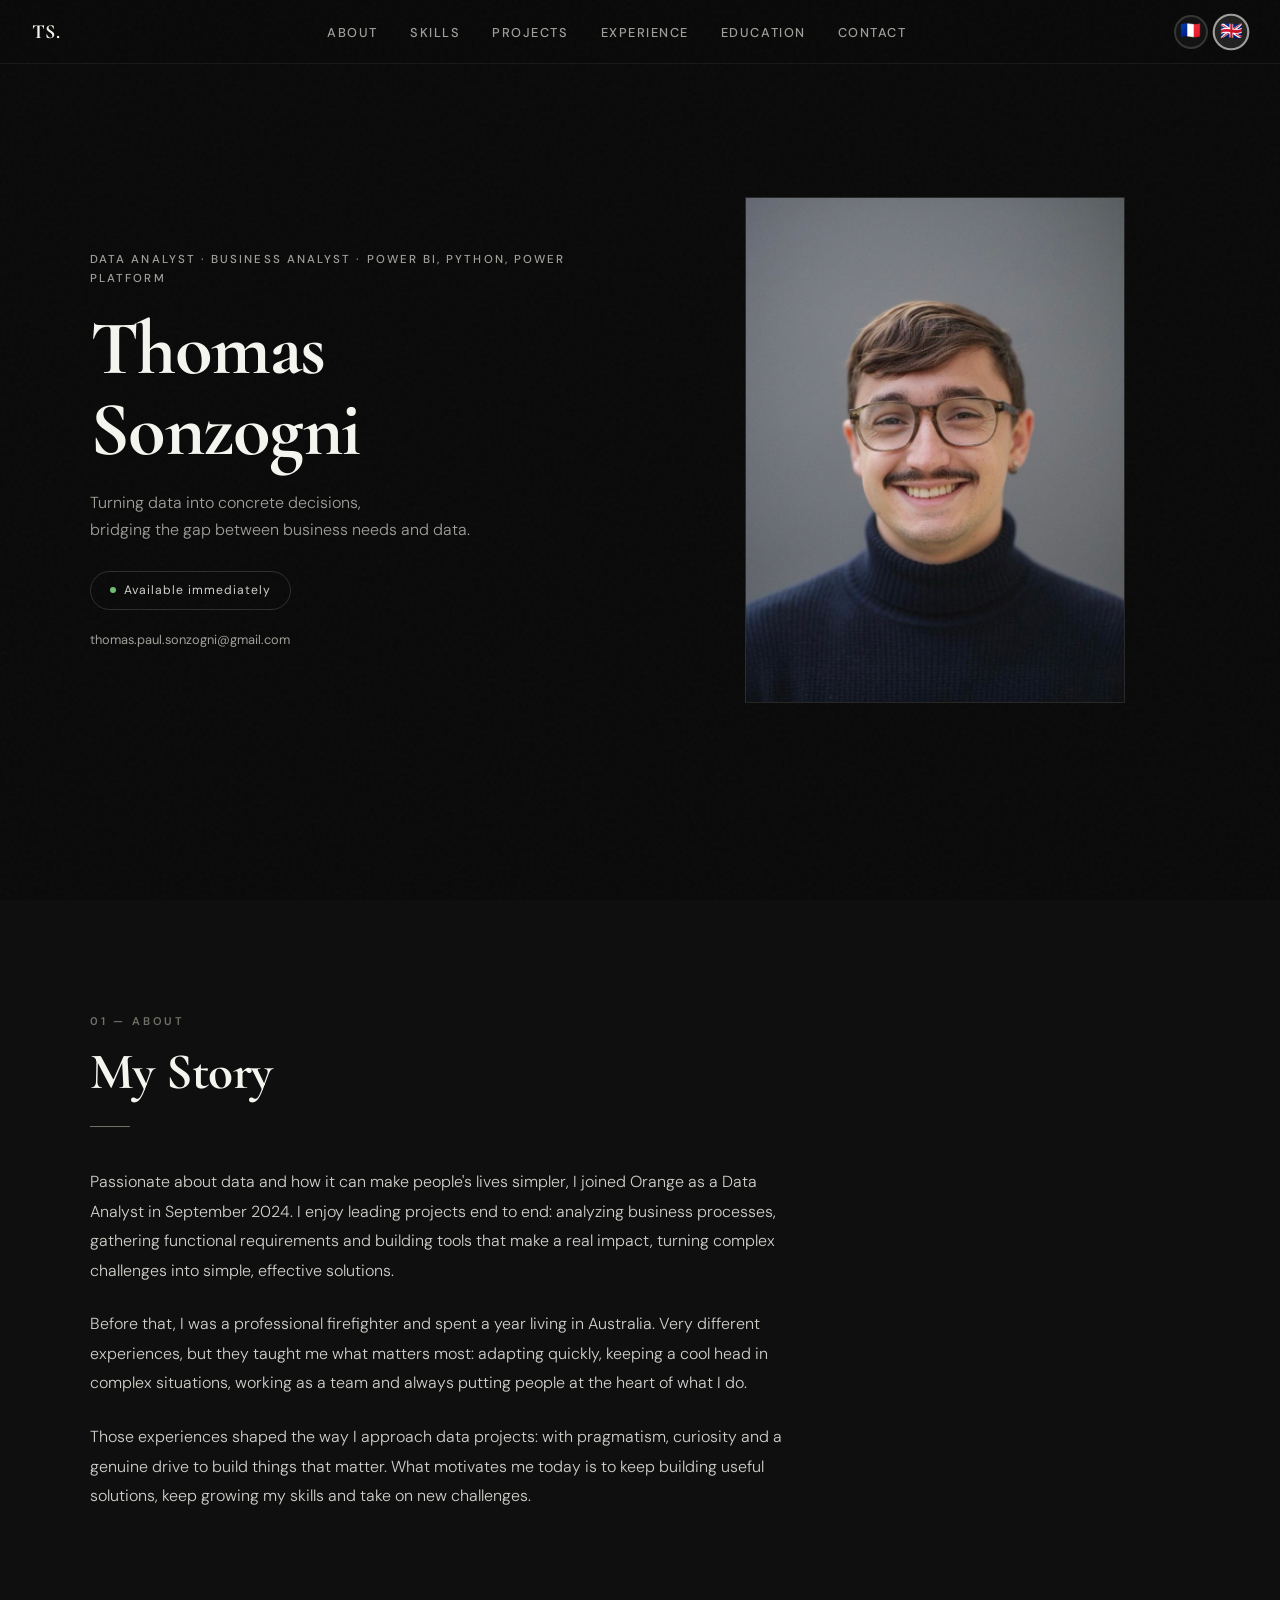
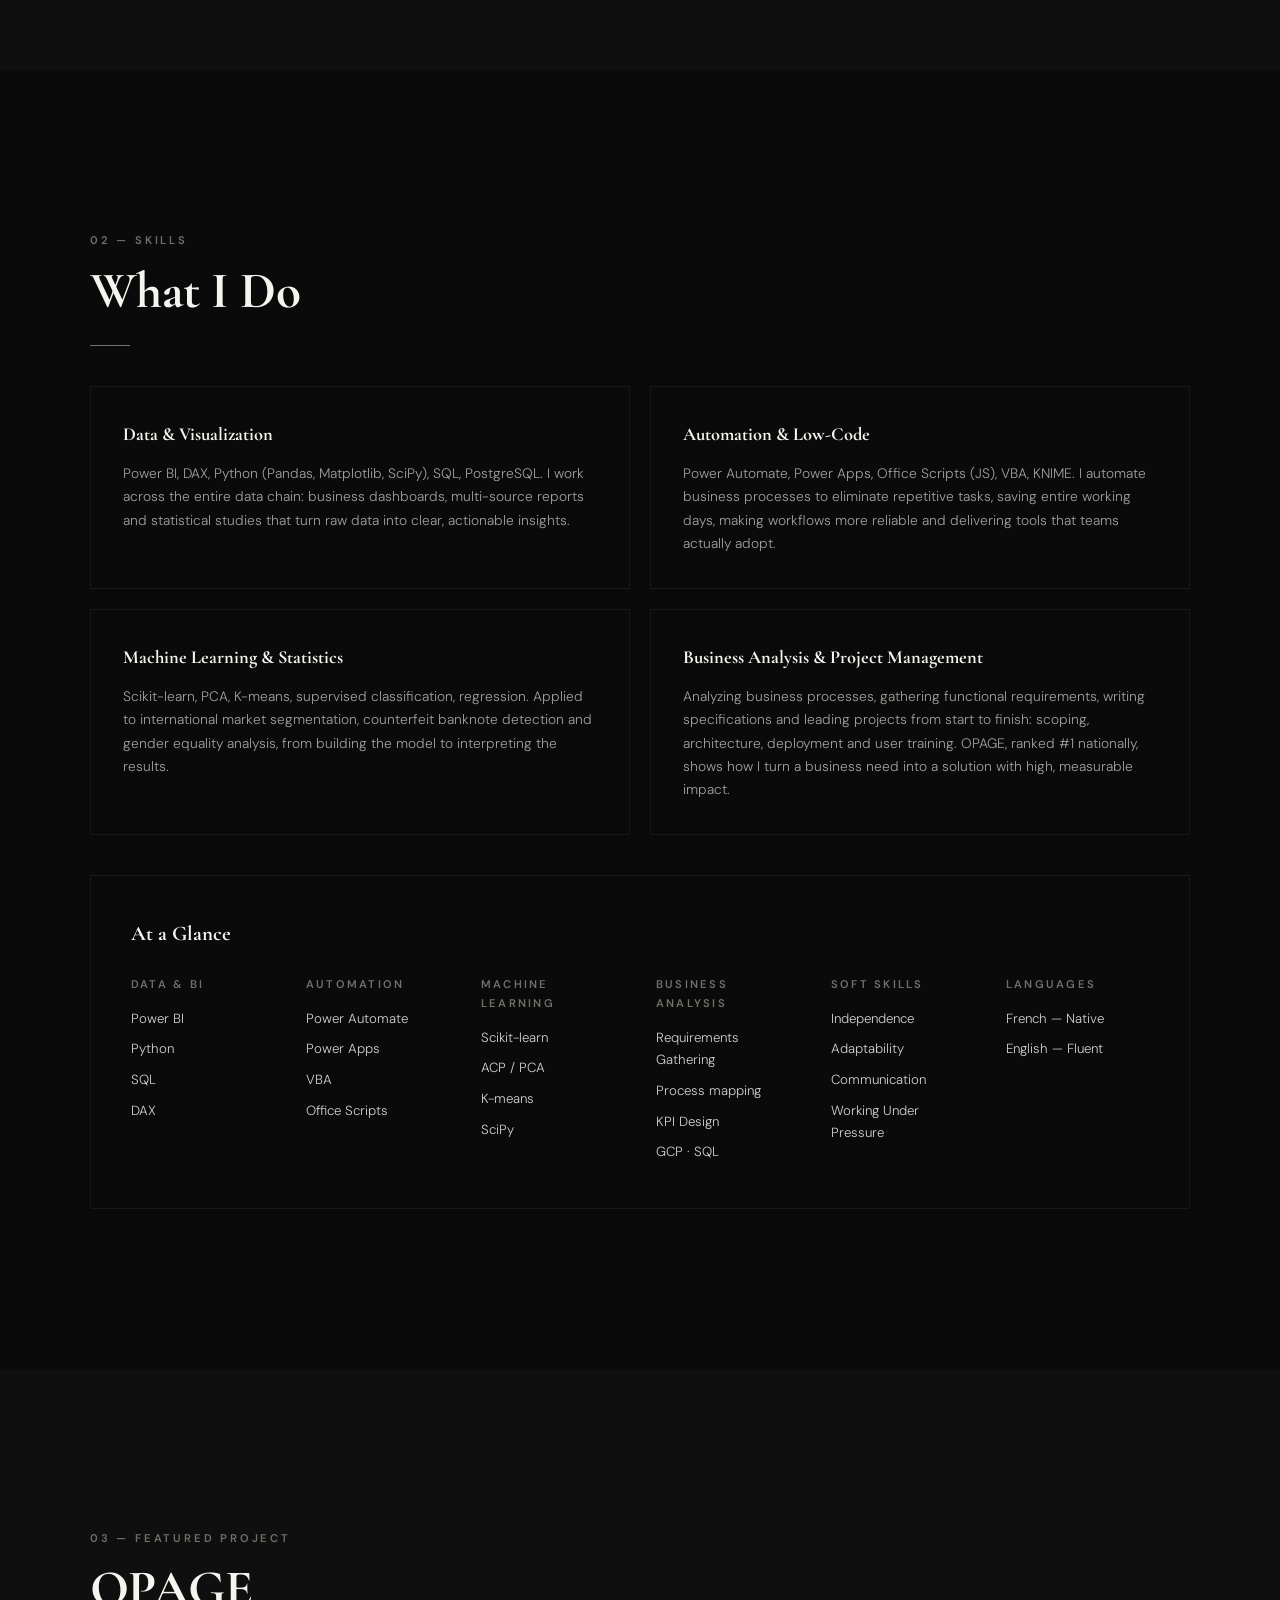
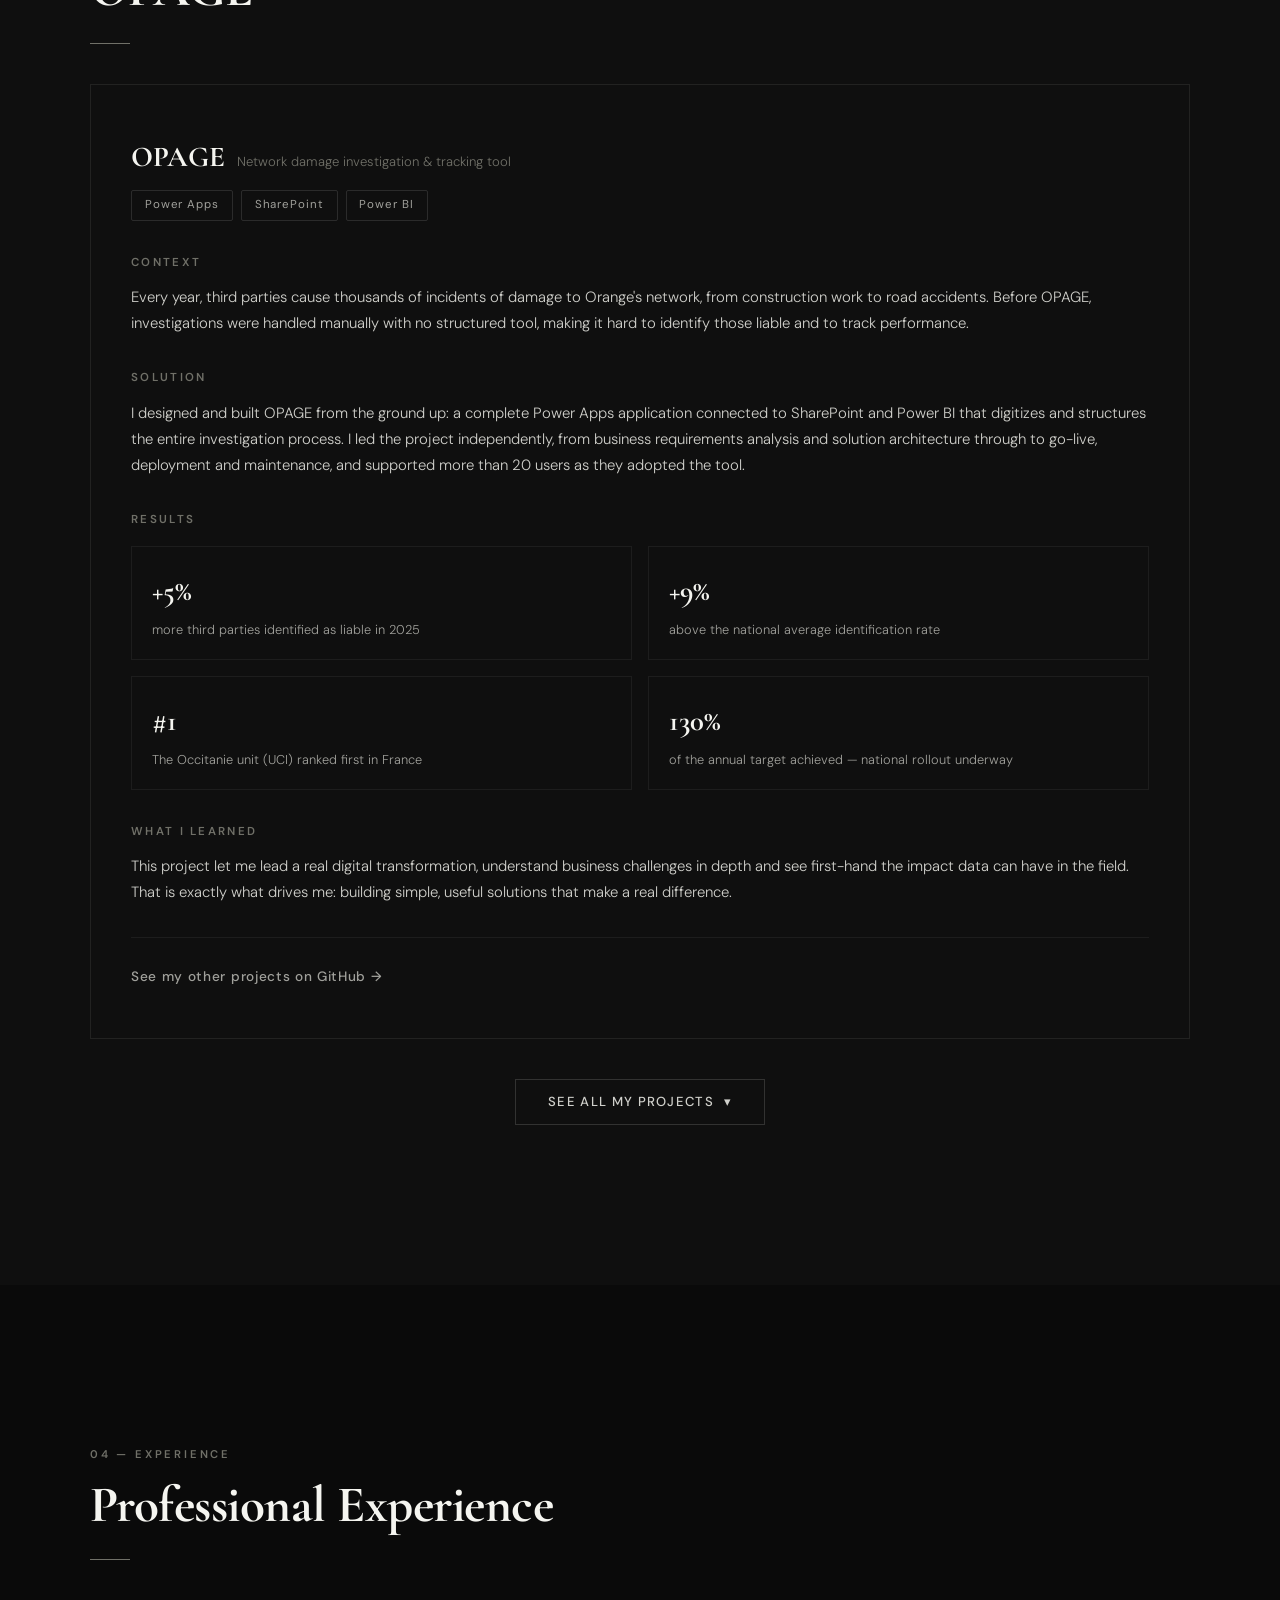
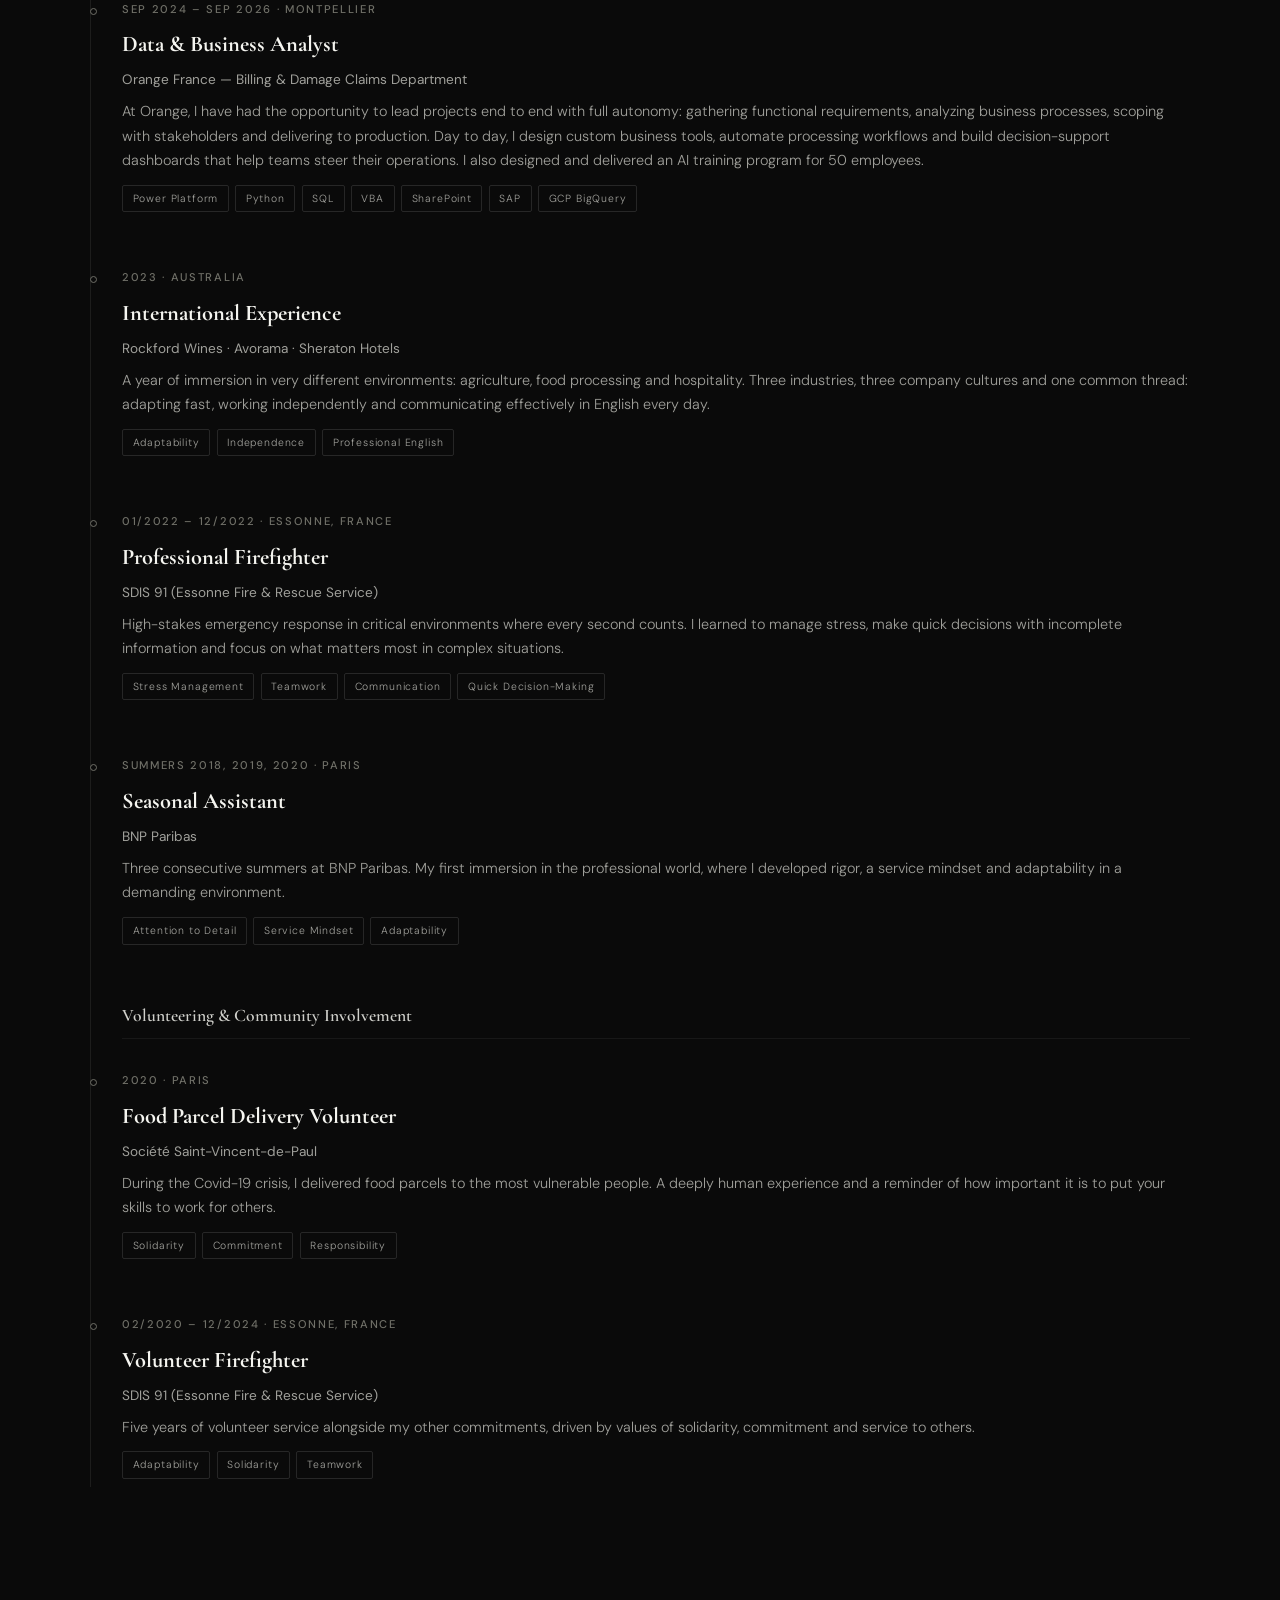
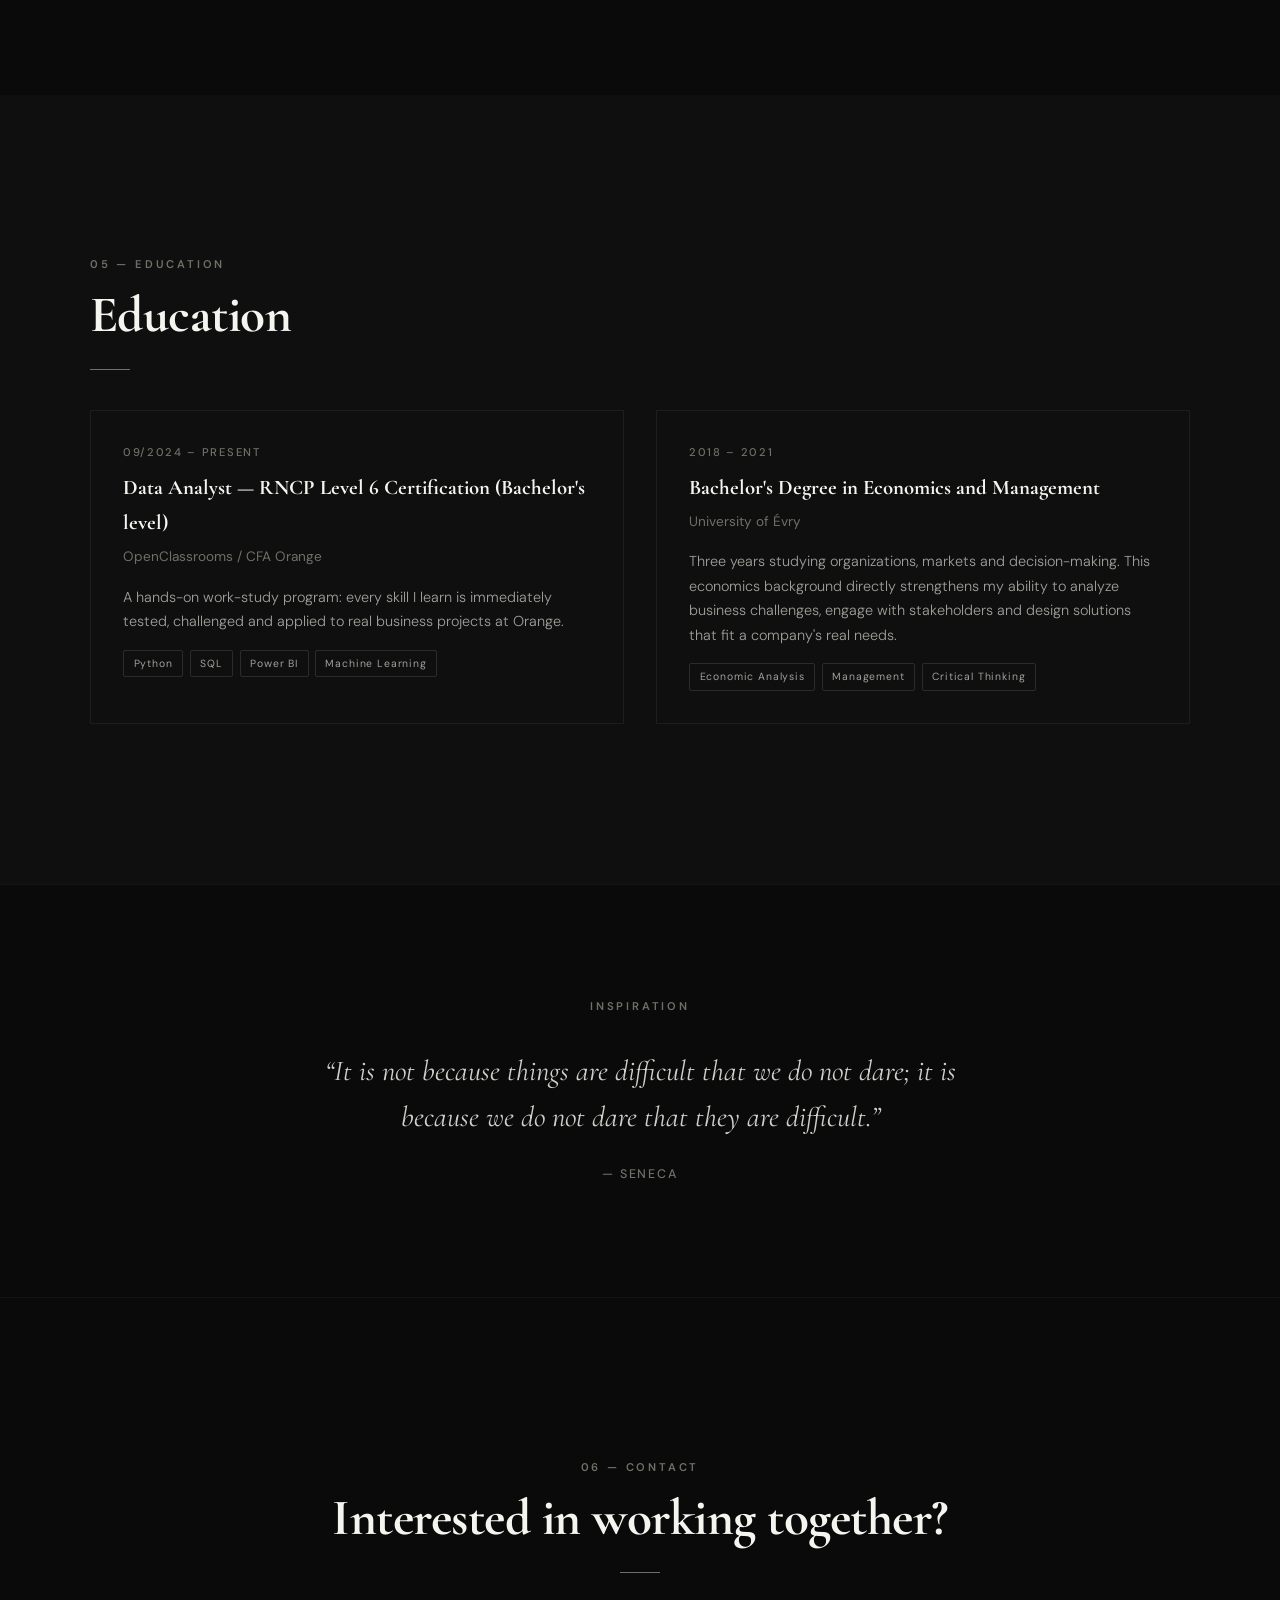
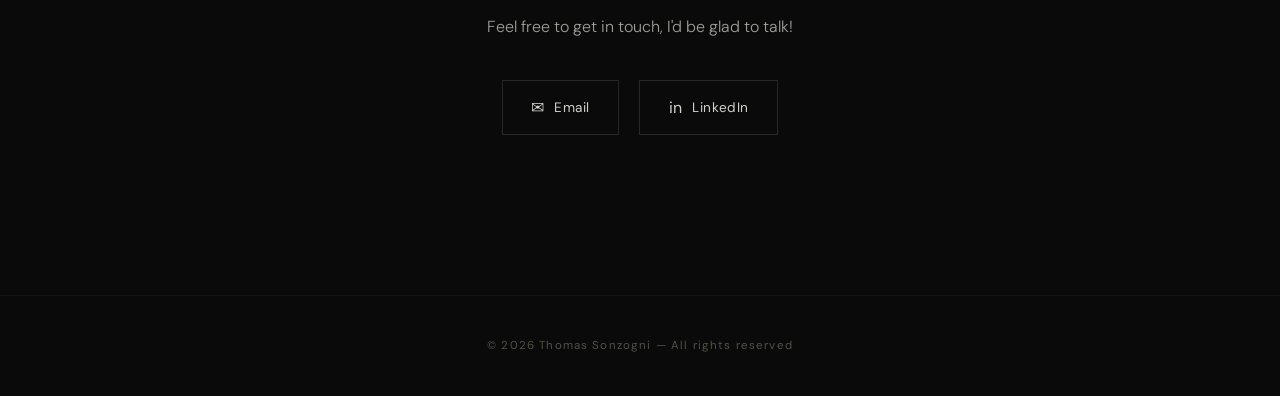
==== commit 1059b184: "Set Orange end date to Sep 2026" ====
--- a/index.html
+++ b/index.html
@@ -1047,7 +1047,7 @@
     <div class="timeline reveal reveal-delay-3">
       <!-- Orange -->
       <div class="timeline-item">
-        <div class="timeline-date" data-i18n="exp-1-date">09/2024 – Présent · Montpellier</div>
+        <div class="timeline-date" data-i18n="exp-1-date">09/2024 – 09/2026 · Montpellier</div>
         <div class="timeline-title" data-i18n="exp-1-title">Data &amp; Business Analyst</div>
         <div class="timeline-company" data-i18n="exp-1-company">Orange France — Service Facturation &amp; Dommages</div>
         <div class="timeline-desc">
@@ -1271,7 +1271,7 @@
     'project-github-link': 'Voir mes autres projets sur GitHub',
     'exp-label': '04 — Expériences',
     'exp-title': 'Parcours professionnel',
-    'exp-1-date': '09/2024 – Présent · Montpellier',
+    'exp-1-date': '09/2024 – 09/2026 · Montpellier',
     'exp-1-title': 'Data & Business Analyst',
     'exp-1-desc': 'En rejoignant Orange, j\'ai eu l\'opportunité de piloter en totale autonomie des projets de bout en bout : recueil des besoins fonctionnels, analyse des processus métier, cadrage avec les parties prenantes et mise en production. Au quotidien, je conçois des outils métier sur mesure, automatise des flux de traitement et construis des tableaux de bord décisionnels pour aider les équipes à piloter leur activité. J\'ai également conçu et animé un programme de formation IA pour 50 collaborateurs.',
     'exp-2-date': '2023 · Australie',
@@ -1511,7 +1511,7 @@
     // ── Experience ──
     "exp-label": "04 — Experience",
     "exp-title": "Professional Experience",
-    "exp-1-date": "09/2024 – Present · Montpellier",
+    "exp-1-date": "Sep 2024 – Sep 2026 · Montpellier",
     "exp-1-title": "Data & Business Analyst",
     "exp-1-company": "Orange France — Billing & Damage Claims Department",
     "exp-1-desc": "At Orange, I have had the opportunity to lead projects end to end with full autonomy: gathering functional requirements, analyzing business processes, scoping with stakeholders and delivering to production. Day to day, I design custom business tools, automate processing workflows and build decision-support dashboards that help teams steer their operations. I also designed and delivered an AI training program for 50 employees.",
